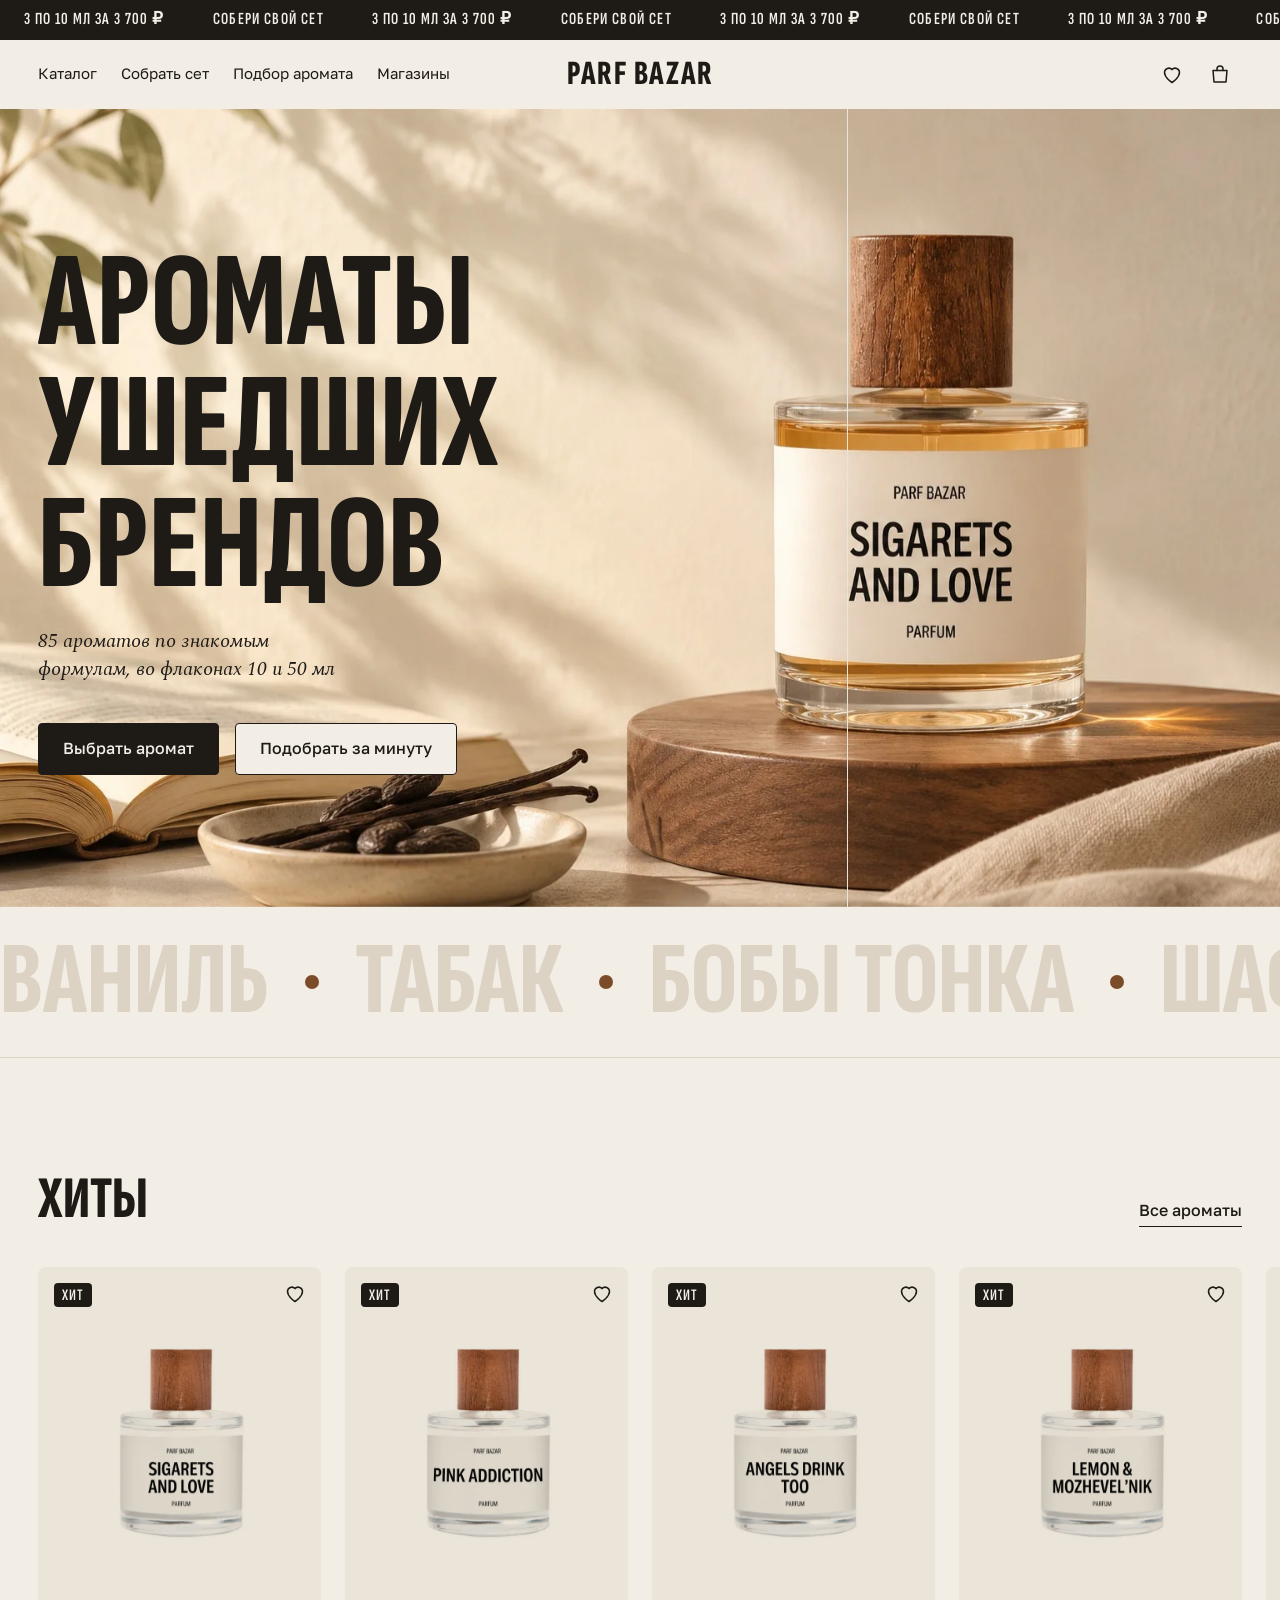
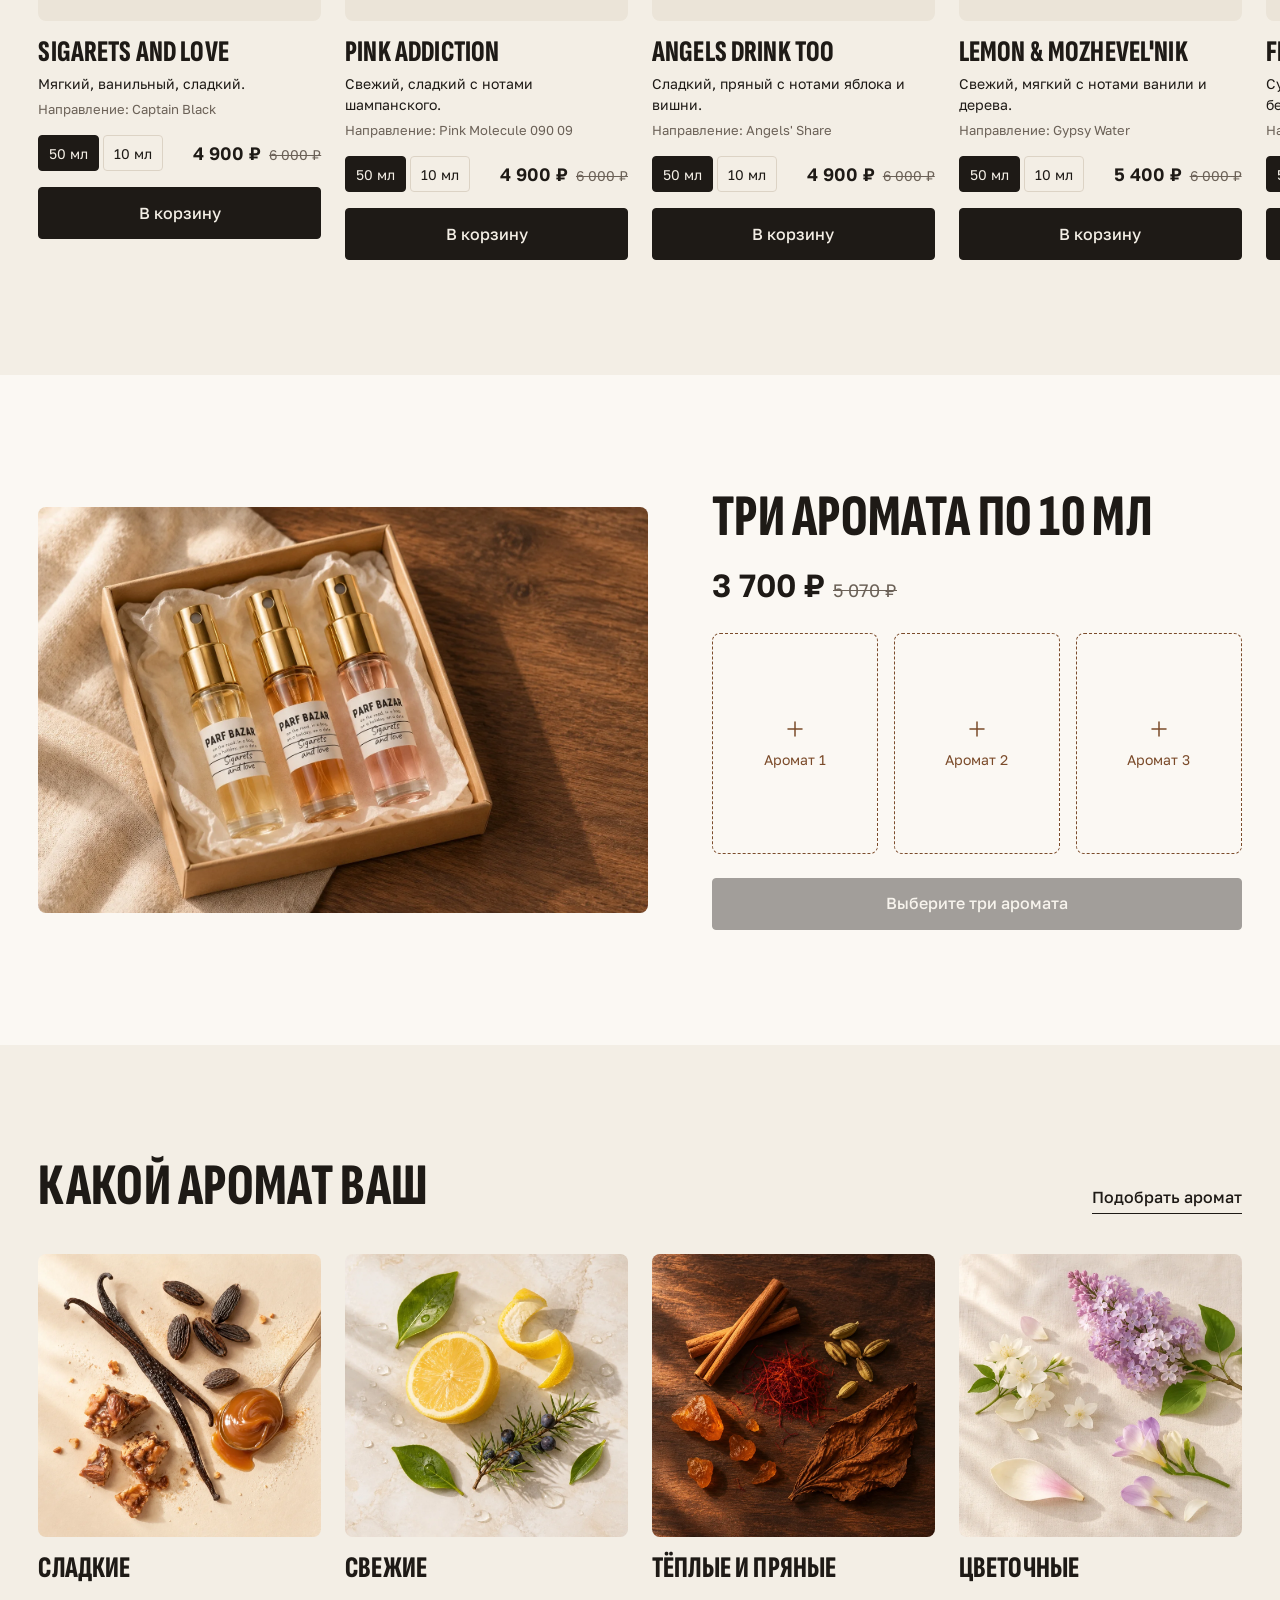
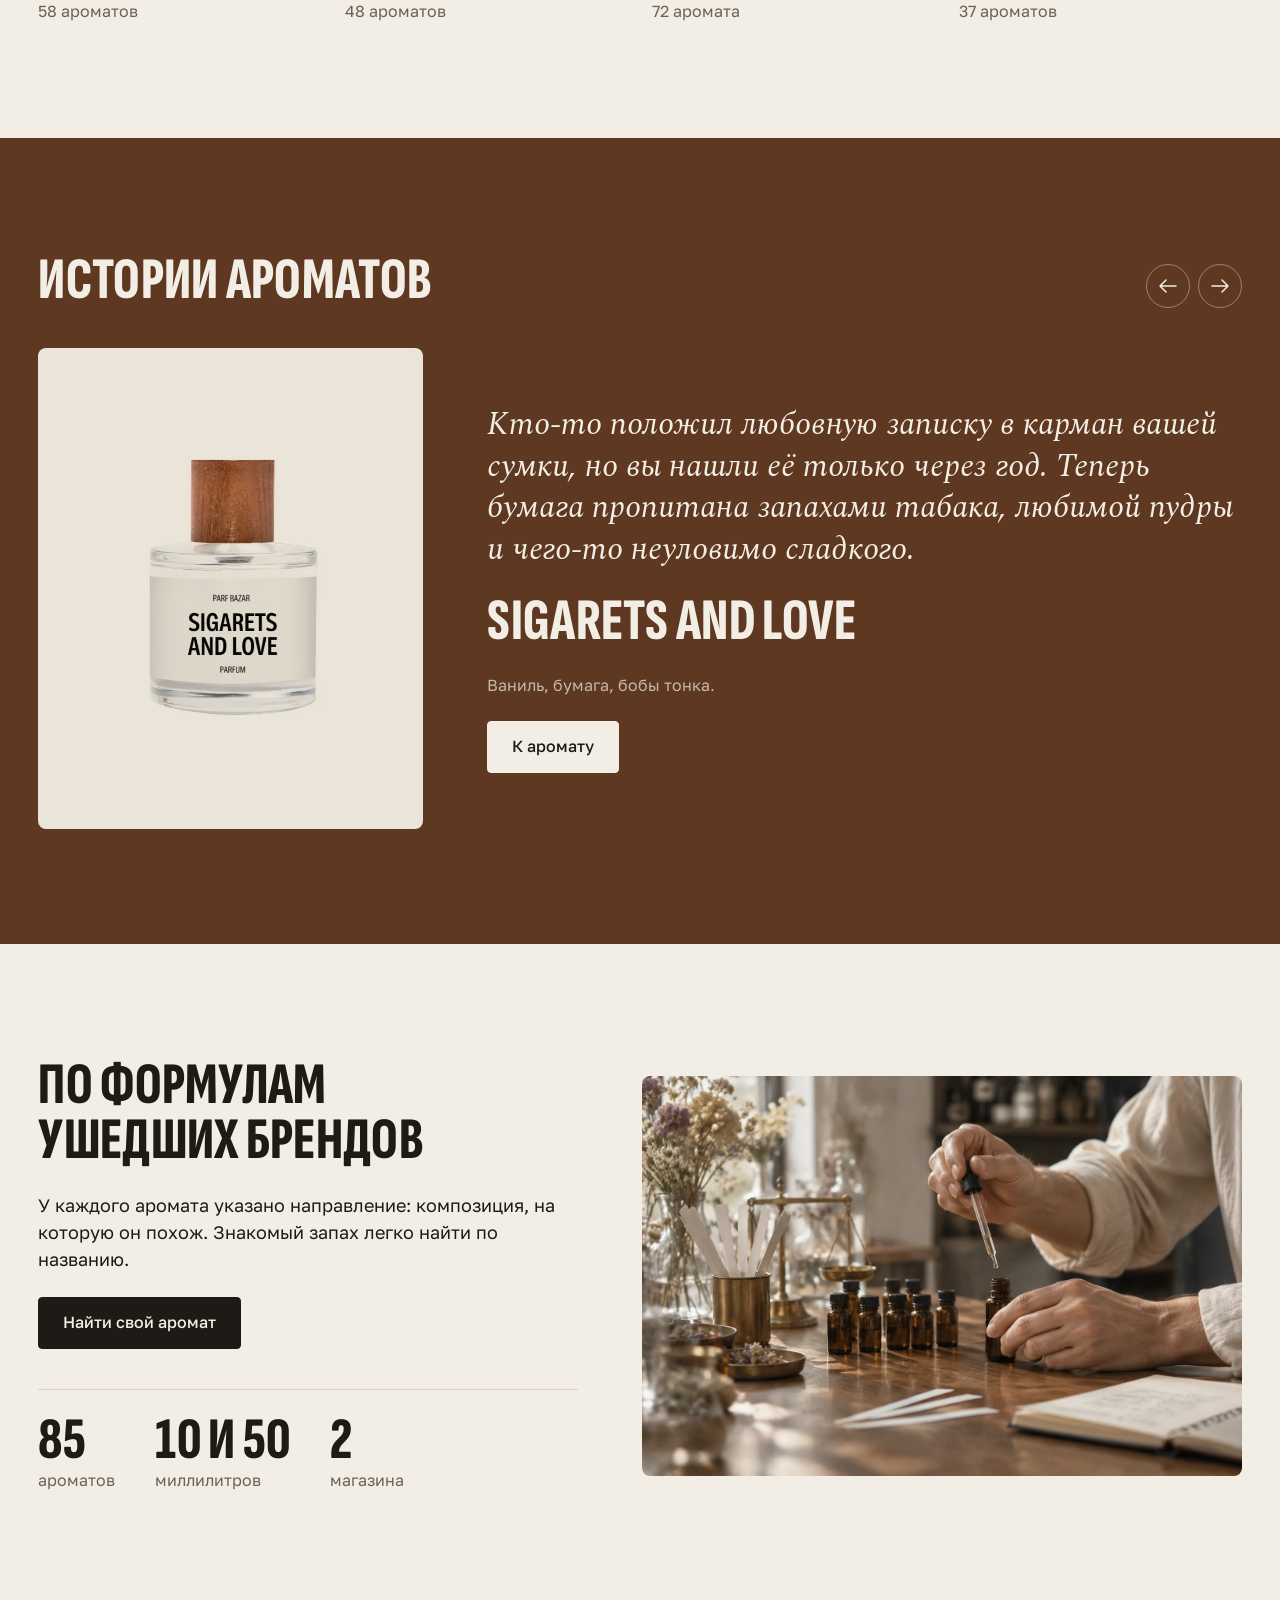
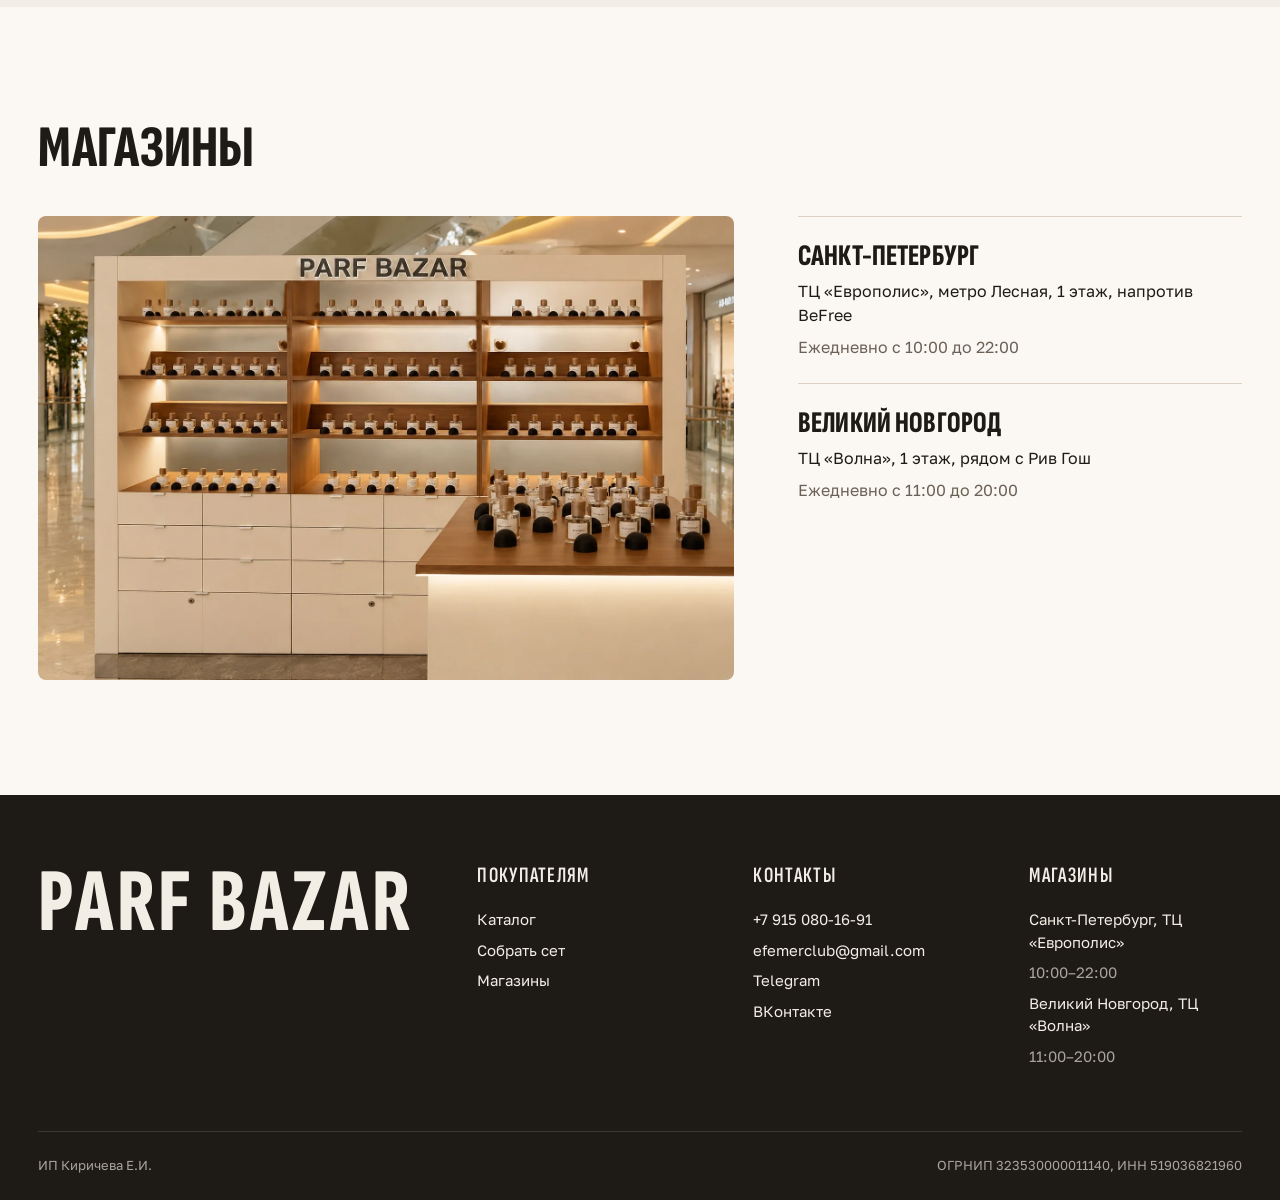
==== index.html @ 22bbdd23 "Главная страница концепта: первый экран, хиты, сет, истории, магазины" ====
<!doctype html>
<html lang="ru">
<head>
  <meta charset="utf-8">
  <meta name="viewport" content="width=device-width, initial-scale=1">
  <meta name="robots" content="noindex, nofollow">
  <title>Parf Bazar: ароматы по формулам ушедших брендов</title>
  <link rel="preconnect" href="https://fonts.googleapis.com">
  <link rel="preconnect" href="https://fonts.gstatic.com" crossorigin>
  <link rel="stylesheet" href="https://fonts.googleapis.com/css2?family=Golos+Text:wght@400;500;600&family=Sofia+Sans+Extra+Condensed:wght@600;800&family=Spectral:ital@0;1&display=swap">
  <link rel="stylesheet" href="css/base.css?v=1">
  <link rel="stylesheet" href="css/chrome.css?v=1">
  <link rel="stylesheet" href="css/card.css?v=1">
  <link rel="stylesheet" href="css/blocks.css?v=1">
  <link rel="stylesheet" href="css/home.css?v=1">
  <script defer src="js/products-data.js?v=1"></script>
  <script defer src="js/store.js?v=1"></script>
  <script defer src="js/ui.js?v=1"></script>
  <script defer src="js/forms.js?v=1"></script>
  <script defer src="js/quiz.js?v=1"></script>
  <script defer src="js/home.js?v=1"></script>
</head>
<body>
  <a class="ticker" href="index.html#set" aria-label="Три аромата по 10 мл за 3 700 ₽">
    <span class="ticker__track" aria-hidden="true">
      <span class="ticker__item">3 по 10 мл за 3 700 ₽</span><span class="ticker__item">Собери свой сет</span>
      <span class="ticker__item">3 по 10 мл за 3 700 ₽</span><span class="ticker__item">Собери свой сет</span>
      <span class="ticker__item">3 по 10 мл за 3 700 ₽</span><span class="ticker__item">Собери свой сет</span>
      <span class="ticker__item">3 по 10 мл за 3 700 ₽</span><span class="ticker__item">Собери свой сет</span>
      <span class="ticker__item">3 по 10 мл за 3 700 ₽</span><span class="ticker__item">Собери свой сет</span>
      <span class="ticker__item">3 по 10 мл за 3 700 ₽</span><span class="ticker__item">Собери свой сет</span>
      <span class="ticker__item">3 по 10 мл за 3 700 ₽</span><span class="ticker__item">Собери свой сет</span>
      <span class="ticker__item">3 по 10 мл за 3 700 ₽</span><span class="ticker__item">Собери свой сет</span>
    </span>
  </a>

  <header class="header">
    <div class="container header__inner">
      <button class="icon-button header__burger" type="button" data-open="menu" aria-label="Меню">
        <svg class="icon" aria-hidden="true"><use href="img/icons.svg#menu"></use></svg>
      </button>
      <nav class="header__nav" aria-label="Основное меню">
        <a class="header__link" href="catalog.html">Каталог</a>
        <a class="header__link" href="index.html#set">Собрать сет</a>
        <button class="header__link" type="button" data-open="quiz">Подбор аромата</button>
        <a class="header__link" href="index.html#stores">Магазины</a>
      </nav>
      <a class="logo header__logo" href="index.html">Parf Bazar</a>
      <div class="header__actions">
        <a class="icon-button" href="catalog.html?fav=1" aria-label="Избранное">
          <svg class="icon" aria-hidden="true"><use href="img/icons.svg#heart"></use></svg>
          <span class="icon-button__count" data-fav-count hidden>0</span>
        </a>
        <button class="icon-button" type="button" data-open="cart" aria-label="Корзина">
          <svg class="icon" aria-hidden="true"><use href="img/icons.svg#bag"></use></svg>
          <span class="icon-button__count" data-cart-count hidden>0</span>
        </button>
      </div>
    </div>
  </header>

  <main>
    <section class="hero" data-hero>
      <picture class="hero__media">
        <source media="(max-width: 768px)" srcset="img/gen/hero-mobile.webp" width="733" height="1100">
        <img class="hero__image" src="img/gen/hero.webp" alt="Флакон Parf Bazar на деревянной подставке" width="1536" height="1024" fetchpriority="high">
      </picture>
      <div class="hero__light" aria-hidden="true"></div>
      <div class="container hero__content">
        <div class="hero__text">
          <h1 class="title title--size_hero hero__title">
            <span class="hero__line"><span class="hero__word">Ароматы</span></span>
            <span class="hero__line"><span class="hero__word">ушедших</span></span>
            <span class="hero__line"><span class="hero__word">брендов</span></span>
          </h1>
          <p class="lead hero__lead">85 ароматов по знакомым формулам, во флаконах 10 и 50 мл</p>
        </div>
        <div class="hero__actions">
          <a class="button" href="catalog.html">Выбрать аромат</a>
          <button class="button button--ghost hero__quiz" type="button" data-open="quiz">Подобрать за минуту</button>
        </div>
      </div>
    </section>

    <div class="notes-line" aria-hidden="true">
      <div class="notes-line__track">
        <span class="notes-line__word">Ваниль</span><span class="notes-line__word">Табак</span><span class="notes-line__word">Бобы тонка</span><span class="notes-line__word">Шафран</span><span class="notes-line__word">Можжевельник</span><span class="notes-line__word">Орхидея</span><span class="notes-line__word">Кожа</span><span class="notes-line__word">Сирень</span>
        <span class="notes-line__word">Ваниль</span><span class="notes-line__word">Табак</span><span class="notes-line__word">Бобы тонка</span><span class="notes-line__word">Шафран</span><span class="notes-line__word">Можжевельник</span><span class="notes-line__word">Орхидея</span><span class="notes-line__word">Кожа</span><span class="notes-line__word">Сирень</span>
      </div>
    </div>

    <section class="section" id="hits">
      <div class="container">
        <div class="section__head">
          <h2 class="title title--size_h2" data-reveal="0">Хиты</h2>
          <a class="link section__more" href="catalog.html">Все ароматы</a>
        </div>
        <div class="rail" data-hits></div>
        <a class="button button--ghost button--wide section__all" href="catalog.html">Все ароматы</a>
      </div>
    </section>

    <section class="section section--surface" id="set">
      <div class="container set">
        <div class="set__media" data-reveal="0">
          <img class="set__image" src="img/gen/set.webp" alt="Три флакона по 10 мл в коробке" width="1536" height="1024" loading="lazy">
        </div>
        <div class="set__content" data-reveal="1">
          <h2 class="title title--size_h2">Три аромата по 10&nbsp;мл</h2>
          <p class="price price--size_l set__price">3 700&nbsp;₽ <span class="price__old">5 070&nbsp;₽</span></p>
          <ul class="set__slots" data-set-slots></ul>
          <button class="button button--wide" type="button" data-set-add disabled>Выберите три аромата</button>
        </div>
      </div>
    </section>

    <section class="section" id="moods">
      <div class="container">
        <div class="section__head">
          <h2 class="title title--size_h2" data-reveal="0">Какой аромат ваш</h2>
          <button class="link section__more" type="button" data-open="quiz">Подобрать аромат</button>
        </div>
        <div class="moods" data-moods></div>
        <button class="button button--ghost button--wide section__all" type="button" data-open="quiz">Подобрать аромат</button>
      </div>
    </section>

    <section class="section stories" id="stories">
      <div class="container">
        <div class="section__head">
          <h2 class="title title--size_h2" data-reveal="0">Истории ароматов</h2>
          <div class="stories__nav">
            <button class="icon-button stories__arrow" type="button" data-stories-prev aria-label="Предыдущая история">
              <svg class="icon" aria-hidden="true"><use href="img/icons.svg#arrow-left"></use></svg>
            </button>
            <button class="icon-button stories__arrow" type="button" data-stories-next aria-label="Следующая история">
              <svg class="icon" aria-hidden="true"><use href="img/icons.svg#arrow-right"></use></svg>
            </button>
          </div>
        </div>
        <div class="stories__rail" data-stories></div>
      </div>
    </section>

    <section class="section" id="about">
      <div class="container about">
        <div class="about__content" data-reveal="0">
          <h2 class="title title--size_h2">По формулам ушедших брендов</h2>
          <p class="about__text">У каждого аромата указано направление: композиция, на которую он похож. Знакомый запах легко найти по названию.</p>
          <a class="button about__button" href="catalog.html?focus=search">Найти свой аромат</a>
          <ul class="about__facts">
            <li class="about__fact"><span class="title title--size_h2">85</span><span class="muted">ароматов</span></li>
            <li class="about__fact"><span class="title title--size_h2">10 и 50</span><span class="muted">миллилитров</span></li>
            <li class="about__fact"><span class="title title--size_h2">2</span><span class="muted">магазина</span></li>
          </ul>
        </div>
        <div class="about__media" data-reveal="1">
          <img class="about__image" src="img/gen/lab.webp" alt="Парфюмер набирает аромат пипеткой" width="1536" height="1024" loading="lazy">
        </div>
      </div>
    </section>

    <section class="section section--surface" id="stores">
      <div class="container">
        <div class="section__head">
          <h2 class="title title--size_h2" data-reveal="0">Магазины</h2>
        </div>
        <div class="stores">
          <div class="stores__media" data-reveal="0">
            <img class="stores__image" src="img/gen/store.webp" alt="Стенд Parf Bazar в торговом центре" width="1536" height="1024" loading="lazy">
          </div>
          <ul class="stores__list">
            <li class="stores__item" data-reveal="1">
              <h3 class="title title--size_h3">Санкт-Петербург</h3>
              <p>ТЦ «Европолис», метро Лесная, 1&nbsp;этаж, напротив BeFree</p>
              <p class="muted">Ежедневно с 10:00 до 22:00</p>
            </li>
            <li class="stores__item" data-reveal="2">
              <h3 class="title title--size_h3">Великий Новгород</h3>
              <p>ТЦ «Волна», 1&nbsp;этаж, рядом с Рив Гош</p>
              <p class="muted">Ежедневно с 11:00 до 20:00</p>
            </li>
          </ul>
        </div>
      </div>
    </section>
  </main>

  <footer class="footer">
    <div class="container">
      <div class="footer__top">
        <div class="footer__brand"><a class="logo footer__logo" href="index.html">Parf Bazar</a></div>
        <div class="footer__column">
          <h2 class="footer__heading">Покупателям</h2>
          <a class="footer__link" href="catalog.html">Каталог</a>
          <a class="footer__link" href="index.html#set">Собрать сет</a>
          <a class="footer__link" href="index.html#stores">Магазины</a>
        </div>
        <div class="footer__column">
          <h2 class="footer__heading">Контакты</h2>
          <a class="footer__link" href="tel:+79150801691">+7 915 080-16-91</a>
          <a class="footer__link" href="mailto:efemerclub@gmail.com">efemerclub@gmail.com</a>
          <a class="footer__link" href="https://t.me/parfbazar" target="_blank" rel="noopener">Telegram</a>
          <a class="footer__link" href="https://vk.com/parf_bazar" target="_blank" rel="noopener">ВКонтакте</a>
        </div>
        <div class="footer__column">
          <h2 class="footer__heading">Магазины</h2>
          <p>Санкт-Петербург, ТЦ «Европолис»</p>
          <p class="footer__note">10:00–22:00</p>
          <p>Великий Новгород, ТЦ «Волна»</p>
          <p class="footer__note">11:00–20:00</p>
        </div>
      </div>
      <div class="footer__bottom">
        <span>ИП Киричева Е.И.</span>
        <span>ОГРНИП 323530000011140, ИНН 519036821960</span>
      </div>
    </div>
  </footer>
</body>
</html>
---- css/base.css ----
/* Брейкпоинты проекта: 1440, 1240, 1024, 768, 480, 340. Мобильная схема до 768 включительно. */

:root {
  --color-paper: #f3eee5;
  --color-surface: #fbf8f3;
  --color-tile: #ebe4d8;
  --color-ink: #1e1a16;
  --color-muted: #6b6157;
  --color-line: #dcd3c5;
  --color-wood: #7b4b2a;
  --color-wood-dark: #5e3820;
  --color-error: #a8321e;
  --color-backdrop: rgba(30, 26, 22, 0.45);

  --font-display: "Sofia Sans Extra Condensed", "Arial Narrow", sans-serif;
  --font-serif: "Spectral", Georgia, serif;
  --font-main: "Golos Text", system-ui, sans-serif;

  --fs-hero: clamp(64px, 10.5vw, 176px);
  --fs-h1: clamp(48px, 6vw, 96px);
  --fs-h2: clamp(40px, 4.6vw, 72px);
  --fs-h3: 30px;
  --fs-lead: clamp(19px, 1.6vw, 24px);
  --fs-body: 16px;
  --fs-small: 14px;
  --fs-caption: 13px;

  --space-xs: 4px;
  --space-s: 8px;
  --space-m: 16px;
  --space-l: 24px;
  --space-xl: 40px;
  --space-2xl: 64px;
  --space-section: clamp(64px, 9vw, 136px);

  --radius-s: 4px;
  --radius-m: 8px;
  --container: 1400px;
  --gutter: clamp(16px, 3vw, 40px);
  --header-height: 68px;
  --control-height: 52px;

  --ease-out: cubic-bezier(0.22, 1, 0.36, 1);
  --transition: 0.3s ease;

  --z-header: 20;
  --z-bar: 30;
  --z-toast: 60;
}

*,
*::before,
*::after {
  box-sizing: border-box;
}

html {
  scroll-behavior: smooth;
  scroll-padding-top: calc(var(--header-height) + var(--space-l));
  scrollbar-width: none;
  -webkit-text-size-adjust: 100%;
}

html::-webkit-scrollbar {
  display: none;
}

body {
  margin: 0;
  background: var(--color-paper);
  color: var(--color-ink);
  font-family: var(--font-main);
  font-size: var(--fs-body);
  line-height: 1.5;
  -webkit-font-smoothing: antialiased;
  -webkit-tap-highlight-color: transparent;
}

h1,
h2,
h3,
p,
ul,
ol,
figure,
fieldset,
legend {
  margin: 0;
  padding: 0;
}

ul,
ol {
  list-style: none;
}

fieldset {
  border: 0;
  min-width: 0;
}

img {
  display: block;
  max-width: 100%;
  height: auto;
}

a {
  color: inherit;
  text-decoration: none;
}

button,
input,
textarea {
  font: inherit;
  color: inherit;
}

button {
  padding: 0;
  border: 0;
  background: none;
  cursor: pointer;
  touch-action: manipulation;
}

:focus:not(:focus-visible) {
  outline: none;
}

:focus-visible {
  outline: 2px solid var(--color-wood);
  outline-offset: 3px;
}

input:focus-visible,
textarea:focus-visible {
  outline: none;
}

input[type="search"]::-webkit-search-cancel-button {
  -webkit-appearance: none;
}

@media (prefers-reduced-motion: reduce) {
  html {
    scroll-behavior: auto;
  }

  *,
  *::before,
  *::after {
    animation-duration: 0.01ms !important;
    animation-iteration-count: 1 !important;
    transition-duration: 0.01ms !important;
  }
}

/* Плавная смена страниц и перелёт фото товара из карточки на страницу товара. */
@view-transition {
  navigation: auto;
}

::view-transition-group(product-image) {
  animation-duration: 0.5s;
  animation-timing-function: var(--ease-out);
}

.visually-hidden {
  position: absolute;
  width: 1px;
  height: 1px;
  margin: -1px;
  overflow: hidden;
  clip-path: inset(50%);
  white-space: nowrap;
}

.container {
  width: 100%;
  max-width: var(--container);
  margin: 0 auto;
  padding: 0 var(--gutter);
}

.section {
  padding-block: var(--space-section);
}

.section--tight {
  padding-block: calc(var(--space-section) / 2);
}

.section--surface {
  background: var(--color-surface);
}

.section__head {
  display: flex;
  align-items: flex-end;
  justify-content: space-between;
  gap: var(--space-l);
  margin-bottom: var(--space-xl);
}

/* Типографика */

.title {
  font-family: var(--font-display);
  font-weight: 800;
  line-height: 0.92;
  letter-spacing: 0.005em;
  text-transform: uppercase;
  text-wrap: balance;
}

.title--size_hero {
  font-size: var(--fs-hero);
  line-height: 0.86;
}

.title--size_h1 {
  font-size: var(--fs-h1);
}

.title--size_h2 {
  font-size: var(--fs-h2);
}

.title--size_h3 {
  font-size: var(--fs-h3);
  line-height: 1;
}

.lead {
  font-family: var(--font-serif);
  font-size: var(--fs-lead);
  font-style: italic;
  line-height: 1.35;
  text-wrap: balance;
}

.muted {
  color: var(--color-muted);
}

.link {
  display: inline-flex;
  align-items: center;
  gap: var(--space-s);
  padding-block: var(--space-xs);
  border-bottom: 1px solid currentColor;
  font-weight: 500;
  transition: color var(--transition);
}

@media (hover: hover) {
  .link:hover {
    color: var(--color-wood);
  }
}

.icon {
  flex-shrink: 0;
  width: 24px;
  height: 24px;
  fill: none;
  stroke: currentColor;
  stroke-width: 1.5;
  stroke-linecap: round;
  stroke-linejoin: round;
}

.icon--size_s {
  width: 18px;
  height: 18px;
}

/* Кнопки */

.button {
  display: inline-flex;
  align-items: center;
  justify-content: center;
  gap: var(--space-s);
  min-height: var(--control-height);
  padding: 0 var(--space-l);
  border: 1px solid var(--color-ink);
  border-radius: var(--radius-s);
  background: var(--color-ink);
  color: var(--color-paper);
  font-weight: 500;
  line-height: 1.2;
  text-align: center;
  white-space: nowrap;
  transition: background-color var(--transition), border-color var(--transition), color var(--transition), opacity var(--transition);
}

.button--ghost {
  background: transparent;
  color: var(--color-ink);
}

.button--light {
  border-color: var(--color-paper);
  background: var(--color-paper);
  color: var(--color-ink);
}

.button--size_s {
  min-height: 44px;
  padding: 0 var(--space-m);
  font-size: var(--fs-small);
}

.button--wide {
  width: 100%;
}

.button--done {
  border-color: var(--color-wood);
  background: var(--color-wood);
  color: var(--color-paper);
}

.button:disabled {
  opacity: 0.4;
  cursor: default;
}

@media (hover: hover) {
  .button:not(:disabled):hover {
    border-color: var(--color-wood);
    background: var(--color-wood);
    color: var(--color-paper);
  }
}

.icon-button {
  position: relative;
  display: inline-flex;
  align-items: center;
  justify-content: center;
  width: 44px;
  height: 44px;
  border-radius: 50%;
  transition: color var(--transition), background-color var(--transition);
}

.icon-button__count {
  position: absolute;
  top: 2px;
  right: 0;
  min-width: 18px;
  height: 18px;
  padding: 0 5px;
  border-radius: 9px;
  background: var(--color-wood);
  color: var(--color-paper);
  font-size: 11px;
  font-weight: 600;
  line-height: 18px;
  text-align: center;
}

.icon-button__count--bump {
  animation: count-bump 0.4s var(--ease-out);
}

@keyframes count-bump {
  40% {
    transform: scale(1.45);
  }
}

@media (hover: hover) {
  .icon-button:hover {
    color: var(--color-wood);
  }
}

/* Сердечко избранного */

.like {
  display: inline-flex;
  align-items: center;
  justify-content: center;
  width: 44px;
  height: 44px;
  border-radius: 50%;
  color: var(--color-ink);
  transition: color var(--transition);
}

.like__icon {
  transition: fill var(--transition), transform 0.3s var(--ease-out);
}

.like--active {
  color: var(--color-wood);
}

.like--active .like__icon {
  fill: currentColor;
  transform: scale(1.08);
}

@media (hover: hover) {
  .like:hover {
    color: var(--color-wood);
  }
}

/* Поля форм */

.field {
  display: flex;
  flex-direction: column;
  gap: 6px;
}

.field__label {
  font-size: var(--fs-small);
  color: var(--color-muted);
}

.field__input {
  width: 100%;
  min-height: var(--control-height);
  padding: 0 var(--space-m);
  border: 1px solid var(--color-line);
  border-radius: var(--radius-s);
  background: var(--color-surface);
  transition: border-color var(--transition);
}

.field__input--area {
  min-height: 96px;
  padding-block: var(--space-m);
  resize: vertical;
}

.field__input:focus {
  border-color: var(--color-ink);
}

.field__error {
  display: grid;
  grid-template-rows: 0fr;
  color: var(--color-error);
  font-size: var(--fs-caption);
  transition: grid-template-rows var(--transition);
}

.field__error-text {
  overflow: hidden;
}

.field--error .field__input {
  border-color: var(--color-error);
}

.field--error .field__error {
  grid-template-rows: 1fr;
}

.check {
  display: flex;
  align-items: flex-start;
  gap: var(--space-s);
  font-size: var(--fs-caption);
  color: var(--color-muted);
  cursor: pointer;
}

.check__input {
  position: absolute;
  opacity: 0;
}

.check__box {
  display: flex;
  flex-shrink: 0;
  align-items: center;
  justify-content: center;
  width: 20px;
  height: 20px;
  border: 1px solid var(--color-muted);
  border-radius: var(--radius-s);
  color: transparent;
  transition: background-color var(--transition), border-color var(--transition), color var(--transition);
}

.check__input:checked + .check__box {
  border-color: var(--color-ink);
  background: var(--color-ink);
  color: var(--color-paper);
}

.check__input:focus-visible + .check__box {
  outline: 2px solid var(--color-wood);
  outline-offset: 3px;
}

.check--error .check__box {
  border-color: var(--color-error);
}

.check__link {
  border-bottom: 1px solid currentColor;
}

/* Появление блоков при прокрутке: класс reveal ставит скрипт, без него всё видно сразу. */

.reveal {
  opacity: 0;
  transform: translateY(28px);
  transition: opacity 0.9s var(--ease-out), transform 0.9s var(--ease-out);
  transition-delay: var(--reveal-delay, 0s);
}

.reveal--visible {
  opacity: 1;
  transform: none;
}

/* Ссылка «смотреть все»: на компьютере в заголовке секции, на телефоне кнопкой под ней. */

.section__more {
  flex-shrink: 0;
}

.section__all {
  display: none;
}

@media (max-width: 768px) {
  .section__head {
    margin-bottom: var(--space-l);
  }

  .section__more {
    display: none;
  }

  .section__all {
    display: flex;
    margin-top: var(--space-l);
  }
}
---- css/chrome.css ----
/* Бегущая строка акции */

.ticker {
  display: flex;
  overflow: hidden;
  background: var(--color-ink);
  color: var(--color-paper);
}

.ticker__track {
  display: flex;
  flex-shrink: 0;
  animation: ticker-run 40s linear infinite;
}

.ticker__item {
  flex-shrink: 0;
  padding: 7px var(--space-l);
  font-family: var(--font-display);
  font-size: 17px;
  font-weight: 600;
  letter-spacing: 0.08em;
  text-transform: uppercase;
  white-space: nowrap;
}

@keyframes ticker-run {
  to {
    transform: translateX(-50%);
  }
}

/* Шапка */

.header {
  position: sticky;
  top: 0;
  z-index: var(--z-header);
  background: var(--color-paper);
  border-bottom: 1px solid transparent;
  transition: border-color var(--transition);
  view-transition-name: header;
}

.header--stuck {
  border-color: var(--color-line);
}

.header__inner {
  display: flex;
  align-items: center;
  gap: var(--space-m);
  min-height: var(--header-height);
}

.header__burger {
  display: none;
}

.header__nav {
  display: flex;
  flex: 1 1 0;
  align-items: center;
  gap: var(--space-l);
}

.header__link {
  padding-block: var(--space-s);
  font-size: 15px;
  white-space: nowrap;
  transition: color var(--transition);
}

.header__actions {
  display: flex;
  flex: 1 1 0;
  justify-content: flex-end;
  gap: var(--space-xs);
}

@media (hover: hover) {
  .header__link:hover {
    color: var(--color-wood);
  }
}

.logo {
  font-family: var(--font-display);
  font-size: 34px;
  font-weight: 800;
  line-height: 1;
  letter-spacing: 0.04em;
  text-transform: uppercase;
  white-space: nowrap;
}

@media (max-width: 1024px) {
  .header__burger {
    display: inline-flex;
    margin-left: -10px;
  }

  .header__nav {
    display: none;
  }

  .header__logo {
    margin-right: auto;
  }

  .header__actions {
    flex: 0 0 auto;
    margin-right: -10px;
  }
}

@media (max-width: 480px) {
  :root {
    --header-height: 60px;
  }

  .logo {
    font-size: 30px;
  }
}

/* Подвал */

.footer {
  padding-block: var(--space-2xl) var(--space-l);
  background: var(--color-ink);
  color: var(--color-paper);
}

.footer__top {
  display: flex;
  flex-wrap: wrap;
  gap: var(--space-xl) var(--space-2xl);
  padding-bottom: var(--space-2xl);
}

.footer__brand {
  flex: 2 1 280px;
}

.footer__logo {
  font-size: clamp(56px, 7vw, 104px);
}

.footer__column {
  display: flex;
  flex: 1 1 200px;
  flex-direction: column;
  gap: var(--space-s);
  font-size: 15px;
}

.footer__heading {
  margin-bottom: var(--space-s);
  font-family: var(--font-display);
  font-size: 22px;
  font-weight: 600;
  letter-spacing: 0.06em;
  text-transform: uppercase;
}

.footer__link {
  transition: opacity var(--transition);
}

.footer__note {
  opacity: 0.65;
}

.footer__bottom {
  display: flex;
  flex-wrap: wrap;
  justify-content: space-between;
  gap: var(--space-s) var(--space-l);
  padding-top: var(--space-l);
  border-top: 1px solid rgba(243, 238, 229, 0.2);
  font-size: var(--fs-caption);
  opacity: 0.65;
}

@media (hover: hover) {
  .footer__link:hover {
    opacity: 0.65;
  }
}

/* Окна: корзина, меню, заявка, подбор аромата.
   Открытие и закрытие ключевыми кадрами: переходы на [open] в Safari не срабатывают. */

.dialog {
  width: min(560px, 100vw - 2 * var(--gutter));
  max-width: none;
  max-height: min(92dvh, 860px);
  padding: 0;
  border: 0;
  border-radius: var(--radius-m);
  background: var(--color-paper);
  color: var(--color-ink);
  overflow: hidden;
}

.dialog[open] {
  display: flex;
  flex-direction: column;
  animation: dialog-in 0.35s var(--ease-out);
}

.dialog--closing[open] {
  animation: dialog-out 0.2s ease-in forwards;
}

.dialog::backdrop {
  background: var(--color-backdrop);
  animation: fade-in 0.3s ease-out;
}

.dialog--closing::backdrop {
  animation: fade-out 0.2s ease-in forwards;
}

.dialog--wide {
  width: min(980px, 100vw - 2 * var(--gutter));
}

.dialog--side {
  width: min(480px, 100vw);
  height: 100dvh;
  max-height: none;
  margin: 0 0 0 auto;
  border-radius: 0;
}

.dialog--side[open] {
  animation-name: side-in;
}

.dialog--side.dialog--closing[open] {
  animation-name: side-out;
}

.dialog--left {
  margin: 0 auto 0 0;
}

.dialog--left[open] {
  animation-name: left-in;
}

.dialog--left.dialog--closing[open] {
  animation-name: left-out;
}

.dialog__head {
  display: flex;
  flex-shrink: 0;
  align-items: center;
  justify-content: space-between;
  gap: var(--space-m);
  padding: var(--space-m) var(--space-m) var(--space-m) var(--space-l);
  border-bottom: 1px solid var(--color-line);
}

.dialog__body {
  flex: 1 1 auto;
  min-height: 0;
  padding: var(--space-l);
  overflow-y: auto;
  overscroll-behavior: contain;
  scrollbar-width: none;
}

.dialog__foot {
  flex-shrink: 0;
  padding: var(--space-l);
  padding-bottom: max(var(--space-l), env(safe-area-inset-bottom));
  border-top: 1px solid var(--color-line);
  background: var(--color-surface);
}

@keyframes dialog-in {
  from {
    opacity: 0;
    transform: translateY(24px);
  }
}

@keyframes dialog-out {
  to {
    opacity: 0;
    transform: translateY(16px);
  }
}

@keyframes side-in {
  from {
    transform: translateX(100%);
  }
}

@keyframes side-out {
  to {
    transform: translateX(100%);
  }
}

@keyframes left-in {
  from {
    transform: translateX(-100%);
  }
}

@keyframes left-out {
  to {
    transform: translateX(-100%);
  }
}

@keyframes fade-in {
  from {
    opacity: 0;
  }
}

@keyframes fade-out {
  to {
    opacity: 0;
  }
}

@media (max-width: 768px) {
  .dialog:not(.dialog--side) {
    width: 100vw;
    height: 100dvh;
    max-height: none;
    margin: 0;
    border-radius: 0;
  }
}

/* Меню на телефоне */

.menu {
  display: flex;
  flex-direction: column;
  gap: var(--space-xs);
}

.menu__link {
  padding-block: var(--space-s);
  font-family: var(--font-display);
  font-size: 44px;
  font-weight: 800;
  line-height: 1;
  text-align: left;
  text-transform: uppercase;
}

.menu__contacts {
  display: flex;
  flex-direction: column;
  gap: var(--space-s);
  margin-top: var(--space-xl);
  color: var(--color-muted);
}

/* Корзина */

.cart__list {
  display: flex;
  flex-direction: column;
}

.cart__empty {
  display: flex;
  flex-direction: column;
  align-items: flex-start;
  gap: var(--space-l);
}

.cart-item {
  display: flex;
  gap: var(--space-m);
  padding-block: var(--space-m);
  border-bottom: 1px solid var(--color-line);
}

.cart-item__media {
  flex-shrink: 0;
  width: 76px;
  height: 96px;
}

.cart-item__info {
  display: flex;
  flex: 1 1 auto;
  flex-direction: column;
  gap: var(--space-xs);
  min-width: 0;
}

.cart-item__title {
  font-family: var(--font-display);
  font-size: 24px;
  font-weight: 800;
  line-height: 1;
  text-transform: uppercase;
}

.cart-item__meta {
  font-size: var(--fs-small);
  color: var(--color-muted);
}

.cart-item__row {
  display: flex;
  align-items: center;
  justify-content: space-between;
  gap: var(--space-s);
  margin-top: auto;
}

.cart-item__price {
  font-weight: 600;
  white-space: nowrap;
}

.cart-item__remove {
  align-self: flex-start;
  margin: -10px -10px 0 0;
  color: var(--color-muted);
}

.stepper {
  display: inline-flex;
  align-items: center;
  border: 1px solid var(--color-line);
  border-radius: var(--radius-s);
}

.stepper__button {
  display: inline-flex;
  align-items: center;
  justify-content: center;
  width: 40px;
  height: 40px;
  transition: color var(--transition);
}

.stepper__value {
  min-width: 24px;
  font-weight: 500;
  text-align: center;
}

@media (hover: hover) {
  .stepper__button:hover,
  .cart-item__remove:hover {
    color: var(--color-wood);
  }
}

/* Прогресс сета «три по 10 мл» */

.set-progress {
  display: flex;
  align-items: center;
  gap: var(--space-m);
  margin-bottom: var(--space-m);
  padding: var(--space-m);
  border-radius: var(--radius-s);
  background: var(--color-tile);
  font-size: var(--fs-small);
}

.set-progress__dots {
  display: flex;
  flex-shrink: 0;
  gap: 6px;
}

.set-progress__dot {
  width: 14px;
  height: 14px;
  border: 1px solid var(--color-wood);
  border-radius: 50%;
  transition: background-color var(--transition);
}

.set-progress__dot--filled {
  background: var(--color-wood);
}

.totals {
  display: flex;
  flex-direction: column;
  gap: var(--space-s);
  margin-bottom: var(--space-m);
}

.totals__row {
  display: flex;
  justify-content: space-between;
  gap: var(--space-m);
  font-size: 15px;
}

.totals__row--discount {
  color: var(--color-wood);
}

.totals__row--total {
  padding-top: var(--space-s);
  border-top: 1px solid var(--color-line);
  font-size: 20px;
  font-weight: 600;
}

/* Всплывающее сообщение */

.toast {
  position: fixed;
  left: 50%;
  bottom: var(--space-l);
  z-index: var(--z-toast);
  display: flex;
  align-items: center;
  gap: var(--space-m);
  max-width: calc(100vw - 2 * var(--space-m));
  padding: var(--space-s) var(--space-s) var(--space-s) var(--space-m);
  border-radius: var(--radius-s);
  background: var(--color-ink);
  color: var(--color-paper);
  font-size: var(--fs-small);
  transform: translate(-50%, 0);
  animation: toast-in 0.35s var(--ease-out);
}

.toast--closing {
  animation: toast-out 0.25s ease-in forwards;
}

.toast__action {
  flex-shrink: 0;
}

@keyframes toast-in {
  from {
    opacity: 0;
    transform: translate(-50%, 20px);
  }
}

@keyframes toast-out {
  to {
    opacity: 0;
    transform: translate(-50%, 20px);
  }
}

/* Копия фото, которая летит в корзину при добавлении товара. */

.flyer {
  position: fixed;
  z-index: var(--z-toast);
  border-radius: var(--radius-s);
  object-fit: contain;
  pointer-events: none;
  transition: transform 0.7s var(--ease-out), opacity 0.7s ease-in;
}

/* Выпадающий список: на компьютере под кнопкой, на телефоне листом снизу. */

.select {
  position: relative;
}

.select__button {
  display: inline-flex;
  align-items: center;
  gap: var(--space-s);
  min-height: 44px;
  font-size: 15px;
  white-space: nowrap;
}

.select__arrow {
  transition: transform var(--transition);
}

.select--open .select__arrow {
  transform: rotate(180deg);
}

.select__panel {
  position: absolute;
  top: 100%;
  right: 0;
  z-index: var(--z-bar);
  display: none;
  min-width: 240px;
  padding: var(--space-s);
  border: 1px solid var(--color-line);
  border-radius: var(--radius-m);
  background: var(--color-surface);
}

.select--open .select__panel {
  display: block;
  animation: dialog-in 0.25s var(--ease-out);
}

.select--closing .select__panel {
  animation: dialog-out 0.2s ease-in forwards;
}

.select__handle,
.select__title,
.select__backdrop {
  display: none;
}

.select__option {
  display: flex;
  align-items: center;
  justify-content: space-between;
  gap: var(--space-m);
  width: 100%;
  min-height: 44px;
  padding: 0 var(--space-m);
  border-radius: var(--radius-s);
  font-size: 15px;
  text-align: left;
  transition: background-color var(--transition);
}

.select__option--active {
  font-weight: 600;
}

@media (hover: hover) {
  .select__option:hover {
    background: var(--color-tile);
  }
}

@media (max-width: 768px) {
  .select__backdrop {
    position: fixed;
    inset: 0;
    z-index: var(--z-toast);
    background: var(--color-backdrop);
  }

  .select--open .select__backdrop {
    display: block;
    animation: fade-in 0.3s ease-out;
  }

  .select--closing .select__backdrop {
    animation: fade-out 0.25s ease-in forwards;
  }

  .select__panel {
    position: fixed;
    top: auto;
    right: 0;
    bottom: 0;
    left: 0;
    z-index: var(--z-toast);
    max-height: 70dvh;
    padding: var(--space-m) var(--space-l) max(var(--space-l), env(safe-area-inset-bottom));
    border: 0;
    border-radius: var(--radius-m) var(--radius-m) 0 0;
    overflow-y: auto;
    overscroll-behavior: contain;
  }

  .select--open .select__panel {
    animation: sheet-in 0.3s ease-out;
  }

  .select--closing .select__panel {
    animation: sheet-out 0.25s ease-in forwards;
  }

  .select__handle {
    display: block;
    width: 100%;
    padding: var(--space-xs) 0 var(--space-m);
    touch-action: none;
  }

  .select__handle::before {
    content: "";
    display: block;
    width: 40px;
    height: 4px;
    margin: 0 auto;
    border-radius: 2px;
    background: var(--color-line);
  }

  .select__title {
    display: block;
    margin-bottom: var(--space-s);
    font-family: var(--font-display);
    font-size: 30px;
    font-weight: 800;
    line-height: 1;
    text-transform: uppercase;
  }

  .select__option {
    min-height: 52px;
    padding: 0;
    font-size: var(--fs-body);
  }
}

@keyframes sheet-in {
  from {
    transform: translateY(100%);
  }
}

@keyframes sheet-out {
  to {
    transform: translateY(100%);
  }
}
---- css/card.css ----
/* Фото флакона: в магазине оно на белом фоне, multiply сажает его на плитку цвета бумаги. */

.bottle {
  display: block;
  overflow: hidden;
  border-radius: var(--radius-m);
  background: var(--color-tile);
}

.bottle__image {
  width: 100%;
  height: 100%;
  object-fit: contain;
  mix-blend-mode: multiply;
}

/* Карточка товара */

.card {
  position: relative;
  display: flex;
  flex-direction: column;
  min-width: 0;
}

.card__media {
  aspect-ratio: 4 / 5;
  margin-bottom: var(--space-m);
}

.card__image {
  transition: transform 0.6s var(--ease-out);
}

.card__like {
  position: absolute;
  top: var(--space-xs);
  right: var(--space-xs);
  z-index: 1;
}

.card__badge {
  position: absolute;
  top: var(--space-m);
  left: var(--space-m);
  padding: 3px 8px 2px;
  border-radius: var(--radius-s);
  background: var(--color-ink);
  color: var(--color-paper);
  font-family: var(--font-display);
  font-size: 16px;
  font-weight: 600;
  letter-spacing: 0.06em;
  line-height: 1.2;
  text-transform: uppercase;
}

.card__title {
  margin-bottom: 6px;
}

.card__link::after {
  content: "";
  position: absolute;
  inset: 0;
}

.card__text {
  display: -webkit-box;
  margin-bottom: 6px;
  overflow: hidden;
  font-size: var(--fs-small);
  -webkit-box-orient: vertical;
  -webkit-line-clamp: 2;
}

.card__direction {
  font-size: var(--fs-caption);
  color: var(--color-muted);
}

.card__bottom {
  position: relative;
  z-index: 1;
  display: flex;
  flex-direction: column;
  gap: var(--space-m);
  margin-top: auto;
  padding-top: var(--space-m);
}

.card__buy {
  display: flex;
  flex-wrap: wrap;
  align-items: center;
  justify-content: space-between;
  gap: var(--space-s);
}

@media (hover: hover) {
  .card:hover .card__image {
    transform: scale(1.04);
  }

  .card:hover .card__link {
    color: var(--color-wood);
  }
}

@media (max-width: 480px) {
  .card__text {
    display: none;
  }

  .card__media {
    margin-bottom: var(--space-s);
  }

  .card__badge {
    top: var(--space-s);
    left: var(--space-s);
  }

  .card__bottom {
    gap: var(--space-s);
    padding-top: var(--space-s);
  }
}

/* Цена */

.price {
  display: inline-flex;
  flex-wrap: wrap;
  align-items: baseline;
  gap: 0 var(--space-s);
  font-size: 18px;
  font-weight: 600;
  white-space: nowrap;
}

.price__old {
  font-size: var(--fs-small);
  font-weight: 400;
  color: var(--color-muted);
  text-decoration: line-through;
}

.price--size_l {
  font-size: 32px;
}

.price--size_l .price__old {
  font-size: 18px;
}

/* Выбор объёма */

.volumes {
  display: inline-flex;
  gap: var(--space-xs);
}

.volumes__option {
  min-width: 56px;
  min-height: 36px;
  padding: 0 10px;
  border: 1px solid var(--color-line);
  border-radius: var(--radius-s);
  font-size: var(--fs-small);
  white-space: nowrap;
  transition: border-color var(--transition), background-color var(--transition), color var(--transition);
}

.volumes__option--active {
  border-color: var(--color-ink);
  background: var(--color-ink);
  color: var(--color-paper);
}

@media (hover: hover) {
  .volumes__option:not(.volumes__option--active):hover {
    border-color: var(--color-ink);
  }
}

/* Сетка каталога и лента с прокруткой вбок */

.grid {
  display: grid;
  grid-template-columns: repeat(4, minmax(0, 1fr));
  gap: var(--space-xl) var(--space-l);
}

@media (max-width: 1240px) {
  .grid {
    grid-template-columns: repeat(3, minmax(0, 1fr));
  }
}

@media (max-width: 768px) {
  .grid {
    grid-template-columns: repeat(2, minmax(0, 1fr));
    gap: var(--space-l) var(--space-m);
  }
}

@media (max-width: 340px) {
  .grid {
    gap: var(--space-l) var(--space-s);
  }
}

.rail {
  display: flex;
  gap: var(--space-l);
  margin-inline: calc(-1 * var(--gutter));
  padding-inline: var(--gutter);
  overflow-x: auto;
  scroll-padding-inline: var(--gutter);
  scroll-snap-type: x mandatory;
  scrollbar-width: none;
}

.rail::-webkit-scrollbar {
  display: none;
}

.rail__item {
  flex: 0 0 calc((100% - 3 * var(--space-l)) / 4);
  scroll-snap-align: start;
}

@media (max-width: 1240px) {
  .rail__item {
    flex-basis: calc((100% - 2 * var(--space-l)) / 3);
  }
}

@media (max-width: 768px) {
  .rail {
    gap: var(--space-m);
  }

  .rail__item {
    flex-basis: 62%;
  }
}

/* Кнопки-фильтры */

.chips {
  display: flex;
  gap: var(--space-s);
  margin-inline: calc(-1 * var(--gutter));
  padding-inline: var(--gutter);
  overflow-x: auto;
  scrollbar-width: none;
}

.chips::-webkit-scrollbar {
  display: none;
}

.chips__item {
  flex-shrink: 0;
  min-height: 44px;
  padding: 0 var(--space-m);
  border: 1px solid var(--color-line);
  border-radius: 22px;
  font-size: 15px;
  white-space: nowrap;
  transition: border-color var(--transition), background-color var(--transition), color var(--transition);
}

.chips__item--active {
  border-color: var(--color-ink);
  background: var(--color-ink);
  color: var(--color-paper);
}

@media (hover: hover) {
  .chips__item:not(.chips__item--active):hover {
    border-color: var(--color-ink);
  }
}
---- css/blocks.css ----
/* Подбор аромата */

.quiz__top {
  display: flex;
  align-items: center;
  justify-content: space-between;
  gap: var(--space-m);
  min-height: 36px;
  margin-bottom: var(--space-m);
}

.quiz__title {
  margin-bottom: var(--space-l);
}

.quiz__options {
  display: grid;
  grid-template-columns: repeat(4, minmax(0, 1fr));
  gap: var(--space-m);
}

.quiz__option {
  display: flex;
  flex-direction: column;
  gap: var(--space-s);
  min-height: 72px;
  padding: var(--space-m);
  border: 1px solid var(--color-line);
  border-radius: var(--radius-m);
  text-align: left;
  transition: border-color var(--transition), background-color var(--transition);
}

.quiz__option--image {
  padding: var(--space-s) var(--space-s) var(--space-m);
}

.quiz__image {
  width: 100%;
  aspect-ratio: 1;
  border-radius: var(--radius-s);
  object-fit: cover;
}

.quiz__label {
  font-family: var(--font-display);
  font-size: 26px;
  font-weight: 800;
  line-height: 1;
  text-transform: uppercase;
}

.quiz__result {
  display: grid;
  grid-template-columns: repeat(3, minmax(0, 1fr));
  gap: var(--space-l);
}

.quiz__set {
  margin-top: var(--space-l);
}

@media (hover: hover) {
  .quiz__option:hover {
    border-color: var(--color-ink);
    background: var(--color-surface);
  }
}

@media (max-width: 768px) {
  .quiz__options {
    grid-template-columns: repeat(2, minmax(0, 1fr));
  }

  .quiz__result {
    grid-template-columns: repeat(2, minmax(0, 1fr));
    gap: var(--space-l) var(--space-m);
  }

  .quiz__label {
    font-size: 22px;
  }
}

/* Покупка в 1 клик */

.quick-buy {
  display: flex;
  flex-direction: column;
  gap: var(--space-m);
}

.quick-buy__product {
  display: flex;
  align-items: center;
  gap: var(--space-m);
  padding-bottom: var(--space-m);
  border-bottom: 1px solid var(--color-line);
}

.quick-buy__media {
  flex-shrink: 0;
  width: 88px;
  height: 110px;
}

.quick-buy__info {
  display: flex;
  flex-direction: column;
  gap: var(--space-xs);
  min-width: 0;
}

/* Экран «заказ принят» */

.order-done {
  display: flex;
  flex-direction: column;
  align-items: flex-start;
  gap: var(--space-m);
  margin-bottom: var(--space-l);
}

.order-done__mark {
  display: flex;
  align-items: center;
  justify-content: center;
  width: 56px;
  height: 56px;
  border-radius: 50%;
  background: var(--color-wood);
  color: var(--color-paper);
  animation: mark-in 0.6s var(--ease-out);
}

.order-done__text {
  font-size: 18px;
}

@keyframes mark-in {
  from {
    opacity: 0;
    transform: scale(0.4);
  }
}

/* Выбор аромата в сет */

.picker__search {
  margin-bottom: var(--space-m);
}

.picker__list {
  display: flex;
  flex-direction: column;
}

.picker-item {
  display: flex;
  align-items: center;
  gap: var(--space-m);
  padding-block: var(--space-s);
  border-bottom: 1px solid var(--color-line);
}

.picker-item__media {
  flex-shrink: 0;
  width: 56px;
  height: 70px;
}

.picker-item__info {
  display: flex;
  flex: 1 1 0;
  flex-direction: column;
  gap: 2px;
  min-width: 0;
}

.picker-item__text {
  overflow: hidden;
  font-size: var(--fs-caption);
  color: var(--color-muted);
  text-overflow: ellipsis;
  white-space: nowrap;
}

.picker__empty {
  padding-block: var(--space-l);
  color: var(--color-muted);
}
---- css/home.css ----
/* Первый экран */

.hero {
  position: relative;
  display: flex;
  min-height: min(100svh - var(--header-height) - 34px, 920px);
  overflow: hidden;
  background: var(--color-tile);
}

.hero__media {
  position: absolute;
  inset: 0;
  transform: translate3d(0, calc(var(--hero-shift, 0) * 0.28px), 0);
}

.hero__image {
  width: 100%;
  height: 100%;
  object-fit: cover;
  object-position: 78% 50%;
  animation: hero-zoom 2.6s var(--ease-out) both;
}

/* Пятно тёплого света медленно ходит по стене, как солнце из окна. */
.hero__light {
  position: absolute;
  inset: -20%;
  background: radial-gradient(42% 38% at 30% 36%, rgba(255, 244, 214, 0.6), transparent 70%);
  mix-blend-mode: soft-light;
  animation: hero-light 14s ease-in-out infinite alternate;
}

.hero__content {
  position: relative;
  display: flex;
  flex-direction: column;
  justify-content: center;
  gap: var(--space-xl);
  padding-block: var(--space-2xl);
  opacity: var(--hero-fade, 1);
  transform: translate3d(0, calc(var(--hero-shift, 0) * -0.1px), 0);
}

.hero__text {
  display: flex;
  flex-direction: column;
  gap: var(--space-l);
  max-width: 58%;
}

.hero__line {
  display: block;
  overflow: hidden;
  padding-top: 0.04em;
}

.hero__word {
  display: block;
  animation: hero-rise 1.1s var(--ease-out) both;
}

.hero__line:nth-child(2) .hero__word {
  animation-delay: 0.1s;
}

.hero__line:nth-child(3) .hero__word {
  animation-delay: 0.2s;
}

.hero__lead {
  max-width: 20em;
  animation: hero-fade-up 0.9s var(--ease-out) 0.55s both;
}

.hero__actions {
  display: flex;
  flex-wrap: wrap;
  gap: var(--space-m);
  animation: hero-fade-up 0.9s var(--ease-out) 0.7s both;
}

.hero__quiz {
  background: var(--color-paper);
}

@keyframes hero-zoom {
  from {
    transform: scale(1.12);
  }
}

@keyframes hero-light {
  to {
    transform: translate(9%, 6%);
    opacity: 0.55;
  }
}

@keyframes hero-rise {
  from {
    transform: translateY(108%);
  }
}

@keyframes hero-fade-up {
  from {
    opacity: 0;
    transform: translateY(20px);
  }
}

@media (max-width: 768px) {
  .hero {
    --fs-hero: clamp(72px, 23vw, 150px);
    min-height: calc(100svh - var(--header-height) - 34px);
  }

  .hero__image {
    object-position: 50% 100%;
  }

  .hero__content {
    justify-content: space-between;
    padding-block: var(--space-l);
  }

  .hero__text {
    gap: var(--space-m);
    max-width: none;
  }

  .hero__actions {
    flex-wrap: nowrap;
    gap: var(--space-s);
  }

  .hero__actions .button {
    flex: 1 1 0;
    padding: 0 var(--space-s);
    font-size: var(--fs-small);
  }

}

@media (max-width: 340px) {
  .hero__actions {
    flex-direction: column;
  }

  .hero__actions .button {
    flex: 0 0 auto;
  }
}

/* Лента нот под первым экраном */

.notes-line {
  overflow: hidden;
  padding-block: var(--space-l);
  border-bottom: 1px solid var(--color-line);
}

.notes-line__track {
  display: flex;
  width: max-content;
  animation: ticker-run 70s linear infinite;
}

.notes-line__word {
  display: flex;
  align-items: center;
  font-family: var(--font-display);
  font-size: clamp(56px, 8vw, 128px);
  font-weight: 800;
  line-height: 1;
  color: var(--color-line);
  text-transform: uppercase;
  white-space: nowrap;
}

.notes-line__word::after {
  content: "";
  width: 0.14em;
  height: 0.14em;
  margin-inline: 0.35em;
  border-radius: 50%;
  background: var(--color-wood);
}

/* Сет «три по 10 мл» */

.set {
  display: flex;
  flex-wrap: wrap;
  align-items: center;
  gap: var(--space-xl) var(--space-2xl);
}

.set__media {
  flex: 1 1 480px;
  overflow: hidden;
  border-radius: var(--radius-m);
}

.set__image {
  width: 100%;
}

.set__content {
  flex: 1 1 400px;
  min-width: 0;
}

.set__price {
  margin-top: var(--space-m);
}

.set__slots {
  display: flex;
  gap: var(--space-m);
  margin-block: var(--space-l);
}

.slot {
  position: relative;
  flex: 1 1 0;
  min-width: 0;
  aspect-ratio: 3 / 4;
  border: 1px dashed var(--color-wood);
  border-radius: var(--radius-m);
  color: var(--color-wood);
  transition: border-color var(--transition), background-color var(--transition);
}

.slot--filled {
  border-color: var(--color-tile);
  border-style: solid;
  background: var(--color-tile);
  color: var(--color-ink);
}

.slot__pick {
  display: flex;
  flex-direction: column;
  align-items: center;
  justify-content: center;
  gap: var(--space-s);
  width: 100%;
  height: 100%;
  padding: var(--space-s);
  font-size: var(--fs-small);
}

.slot__image {
  flex: 1 1 0;
  width: 100%;
  min-height: 0;
  object-fit: contain;
  mix-blend-mode: multiply;
  animation: slot-drop 0.6s var(--ease-out);
}

.slot__label {
  max-width: 100%;
  overflow: hidden;
  text-overflow: ellipsis;
  white-space: nowrap;
}

.slot--filled .slot__label {
  font-family: var(--font-display);
  font-size: 20px;
  font-weight: 800;
  line-height: 1;
  text-transform: uppercase;
}

.slot__remove {
  position: absolute;
  top: 0;
  right: 0;
}

@keyframes slot-drop {
  from {
    opacity: 0;
    transform: translateY(-40%) rotate(-8deg);
  }
}

@media (hover: hover) {
  .slot:not(.slot--filled):hover {
    background: var(--color-tile);
  }
}

@media (max-width: 480px) {
  .set__slots {
    gap: var(--space-s);
  }

  .slot--filled .slot__label {
    font-size: 16px;
  }
}

/* Характеры аромата */

.moods {
  display: grid;
  grid-template-columns: repeat(4, minmax(0, 1fr));
  gap: var(--space-l);
}

.mood {
  display: flex;
  flex-direction: column;
  gap: var(--space-m);
}

.mood__media {
  aspect-ratio: 1;
  overflow: hidden;
  border-radius: var(--radius-m);
}

.mood__image {
  width: 100%;
  height: 100%;
  object-fit: cover;
  transition: transform 0.6s var(--ease-out);
}

.mood__label {
  transition: color var(--transition);
}

@media (hover: hover) {
  .mood:hover .mood__image {
    transform: scale(1.05);
  }

  .mood:hover .mood__label {
    color: var(--color-wood);
  }
}

@media (max-width: 768px) {
  .moods {
    grid-template-columns: repeat(2, minmax(0, 1fr));
    gap: var(--space-l) var(--space-m);
  }

  .mood {
    gap: var(--space-s);
  }
}

/* Истории ароматов */

.stories {
  background: var(--color-wood-dark);
  color: var(--color-paper);
}

.stories__nav {
  display: flex;
  gap: var(--space-s);
}

.stories__arrow {
  border: 1px solid rgba(243, 238, 229, 0.4);
}

.stories__rail {
  display: flex;
  overflow-x: auto;
  scroll-snap-type: x mandatory;
  scrollbar-width: none;
}

.stories__rail::-webkit-scrollbar {
  display: none;
}

.story {
  display: flex;
  flex: 0 0 100%;
  align-items: center;
  gap: var(--space-2xl);
  min-width: 0;
  scroll-snap-align: start;
}

.story__media {
  flex: 0 0 32%;
  aspect-ratio: 4 / 5;
}

.story__body {
  display: flex;
  flex: 1 1 0;
  flex-direction: column;
  align-items: flex-start;
  gap: var(--space-l);
  min-width: 0;
}

.story__quote {
  font-family: var(--font-serif);
  font-size: clamp(22px, 2.5vw, 40px);
  font-style: italic;
  line-height: 1.3;
}

.story__notes {
  opacity: 0.7;
}

@media (hover: hover) {
  .stories__arrow:hover {
    border-color: var(--color-paper);
    background: var(--color-paper);
    color: var(--color-ink);
  }
}

@media (max-width: 768px) {
  .story {
    flex-direction: column;
    align-items: flex-start;
    gap: var(--space-l);
  }

  .story__media {
    flex: 0 0 auto;
    width: 56%;
  }

  .story__body {
    flex: 0 0 auto;
    gap: var(--space-m);
  }
}

/* О формулах */

.about {
  display: flex;
  flex-wrap: wrap;
  align-items: center;
  gap: var(--space-xl) var(--space-2xl);
}

.about__content {
  flex: 1 1 420px;
  min-width: 0;
}

.about__text {
  max-width: 30em;
  margin-top: var(--space-l);
  font-size: 18px;
}

.about__button {
  margin-top: var(--space-l);
}

.about__facts {
  display: flex;
  flex-wrap: wrap;
  gap: var(--space-l) var(--space-xl);
  margin-top: var(--space-xl);
  padding-top: var(--space-l);
  border-top: 1px solid var(--color-line);
}

.about__fact {
  display: flex;
  flex-direction: column;
}

.about__media {
  flex: 1 1 480px;
  overflow: hidden;
  border-radius: var(--radius-m);
}

.about__image {
  width: 100%;
}

/* Магазины */

.stores {
  display: flex;
  flex-wrap: wrap;
  gap: var(--space-xl) var(--space-2xl);
}

.stores__media {
  flex: 3 1 480px;
  overflow: hidden;
  border-radius: var(--radius-m);
}

.stores__image {
  width: 100%;
}

.stores__list {
  display: flex;
  flex: 2 1 300px;
  flex-direction: column;
}

.stores__item {
  display: flex;
  flex-direction: column;
  gap: var(--space-s);
  padding-block: var(--space-l);
  border-top: 1px solid var(--color-line);
}
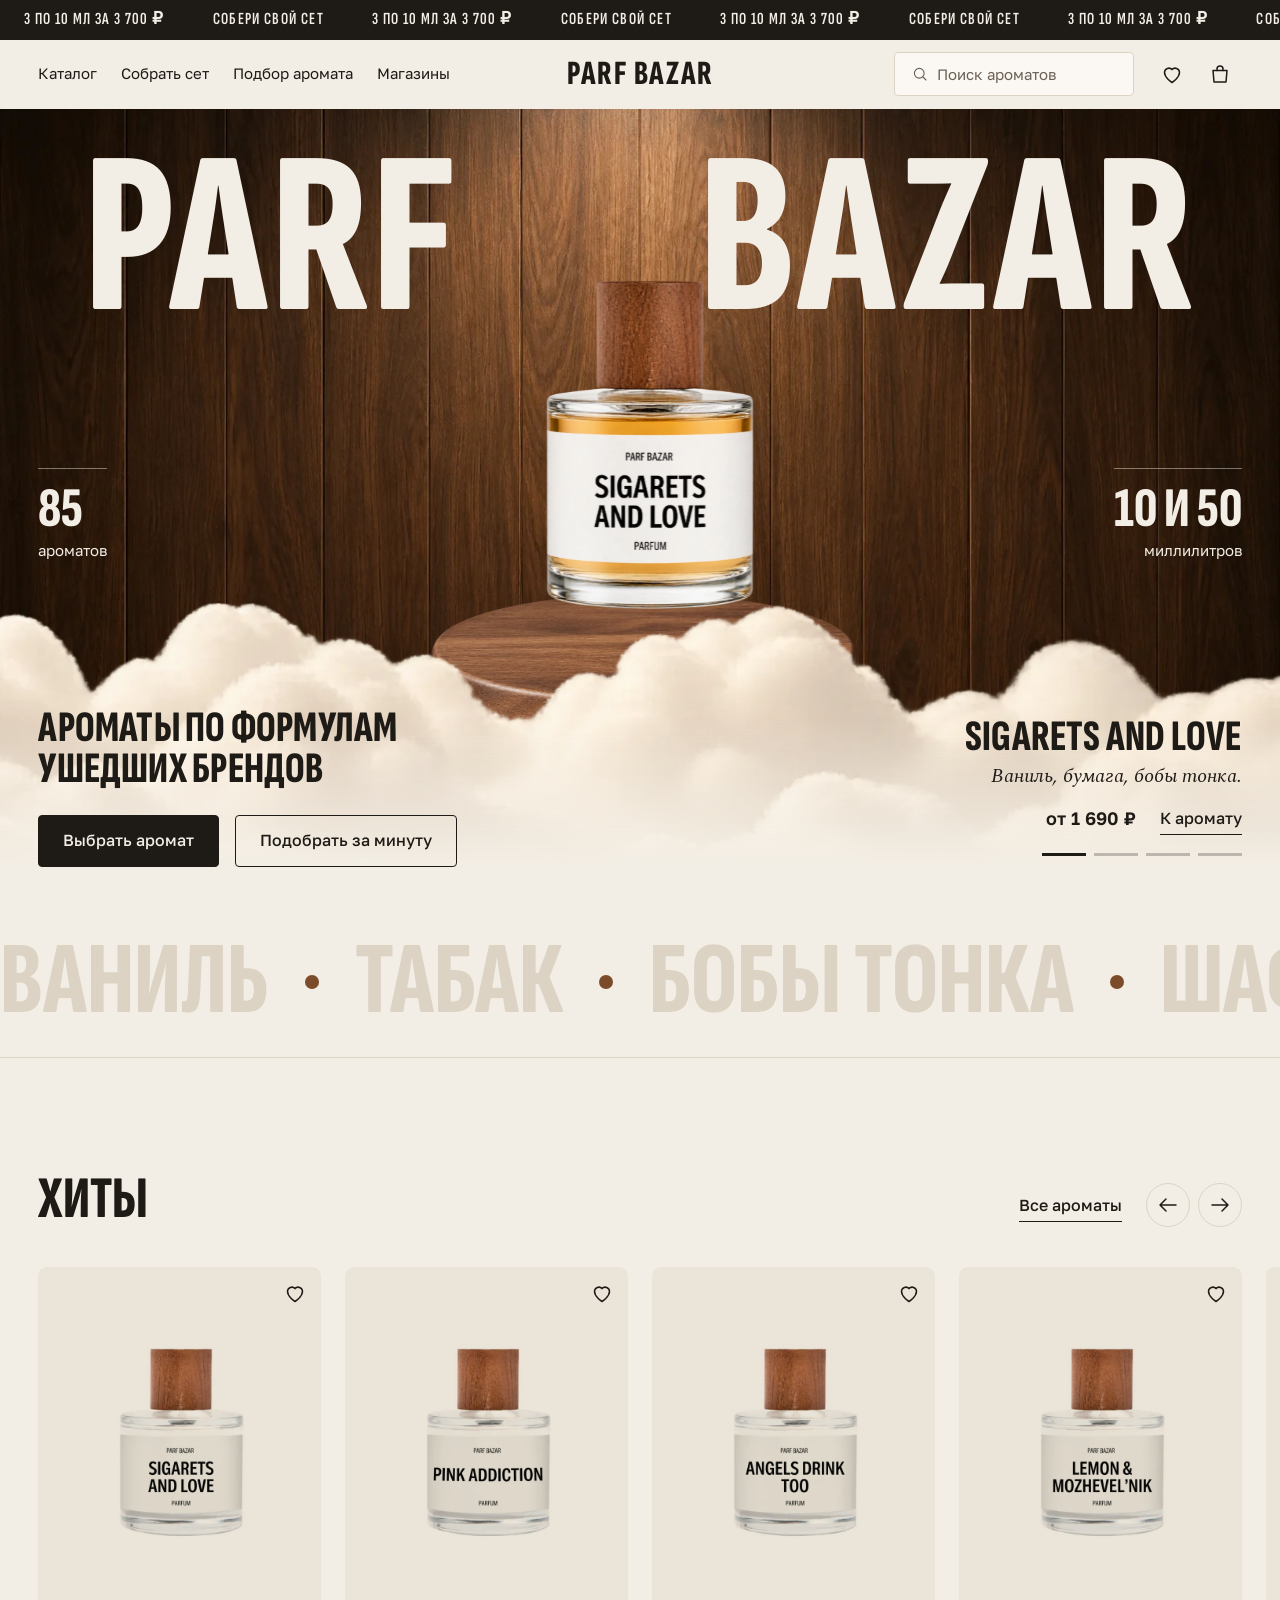
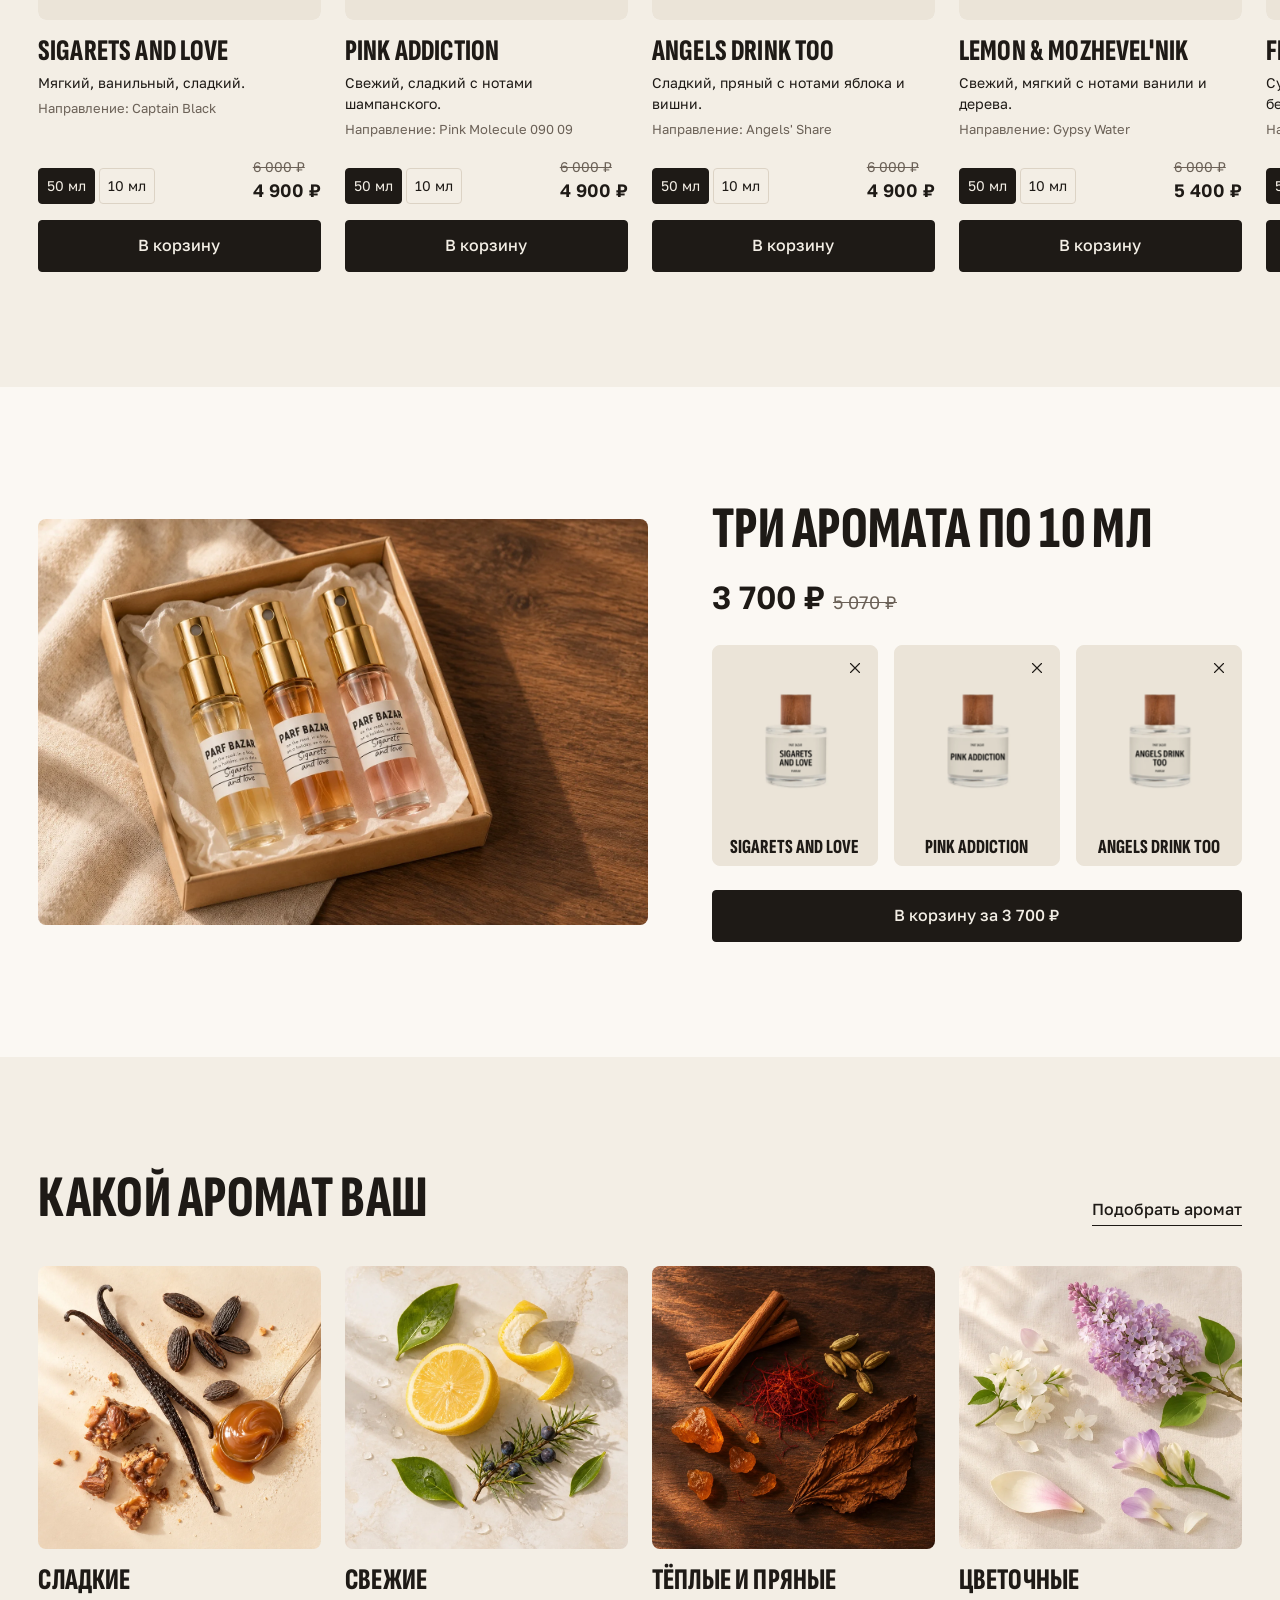
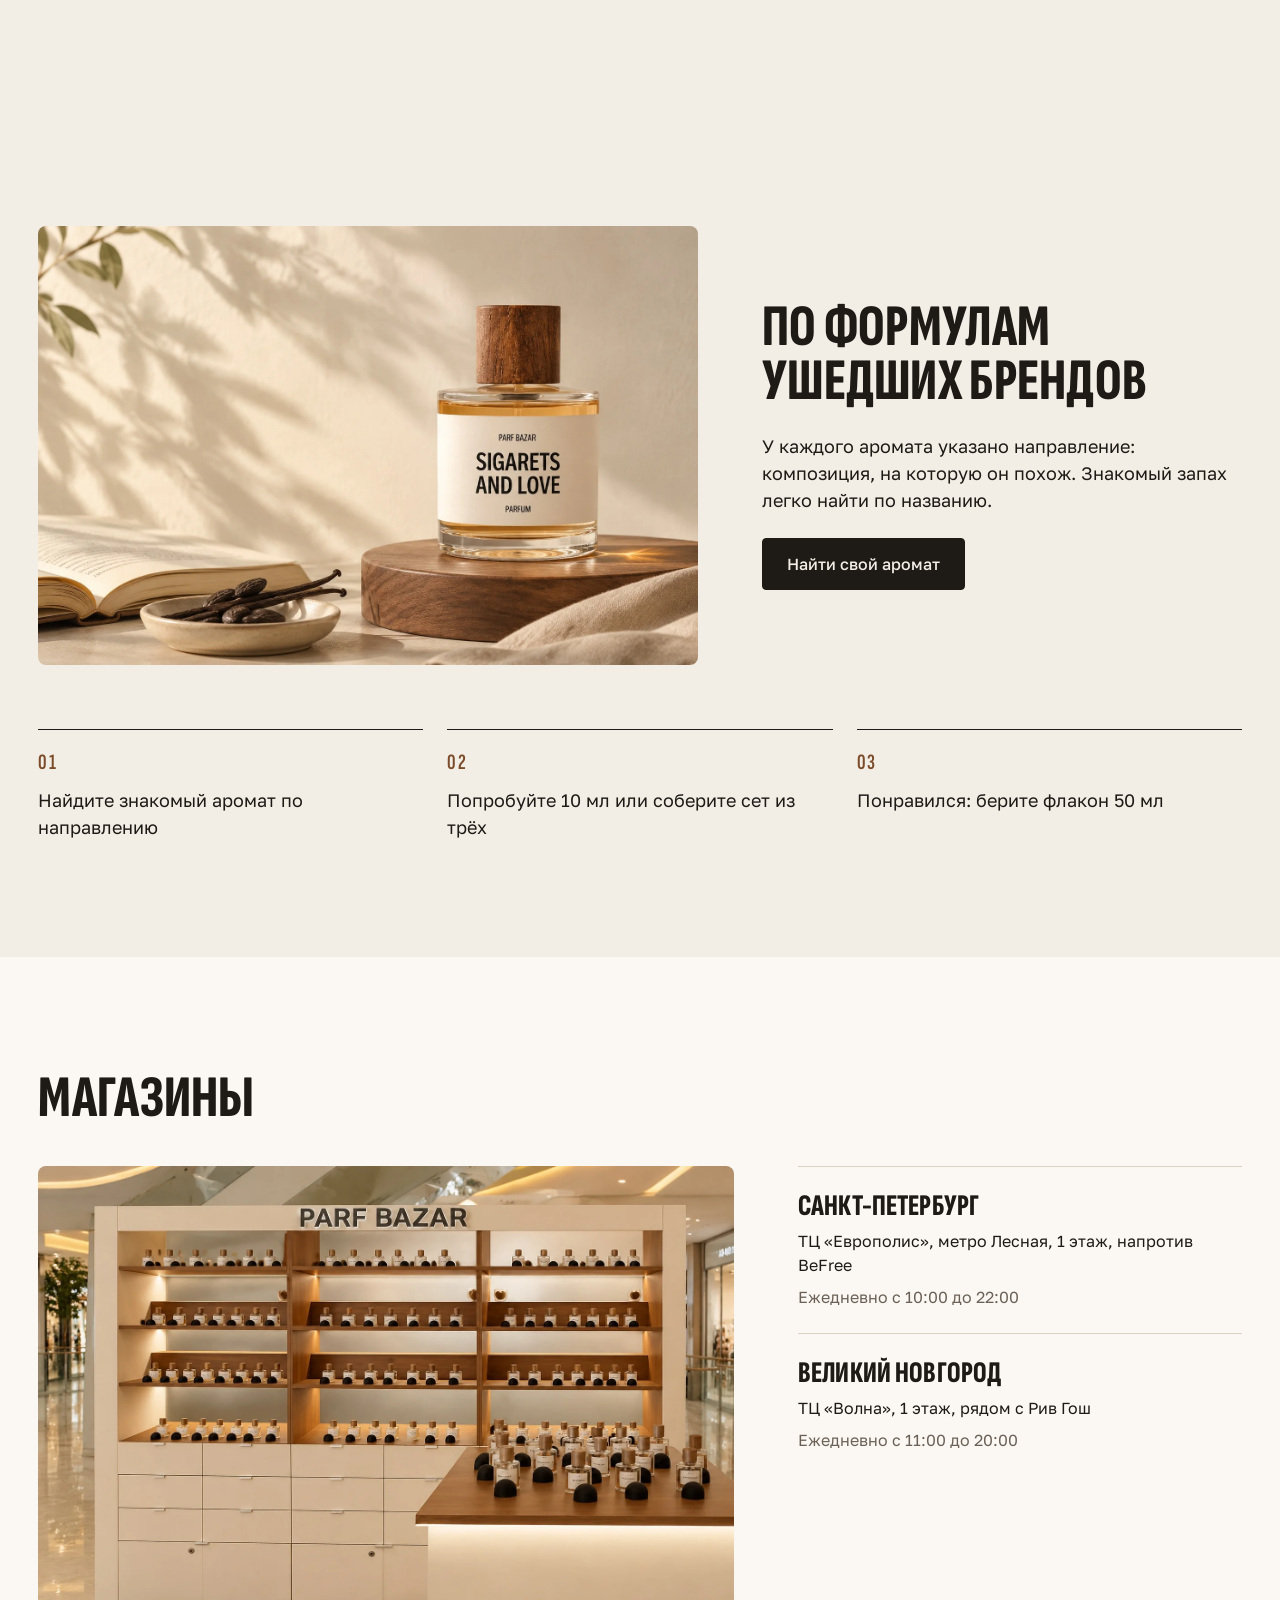
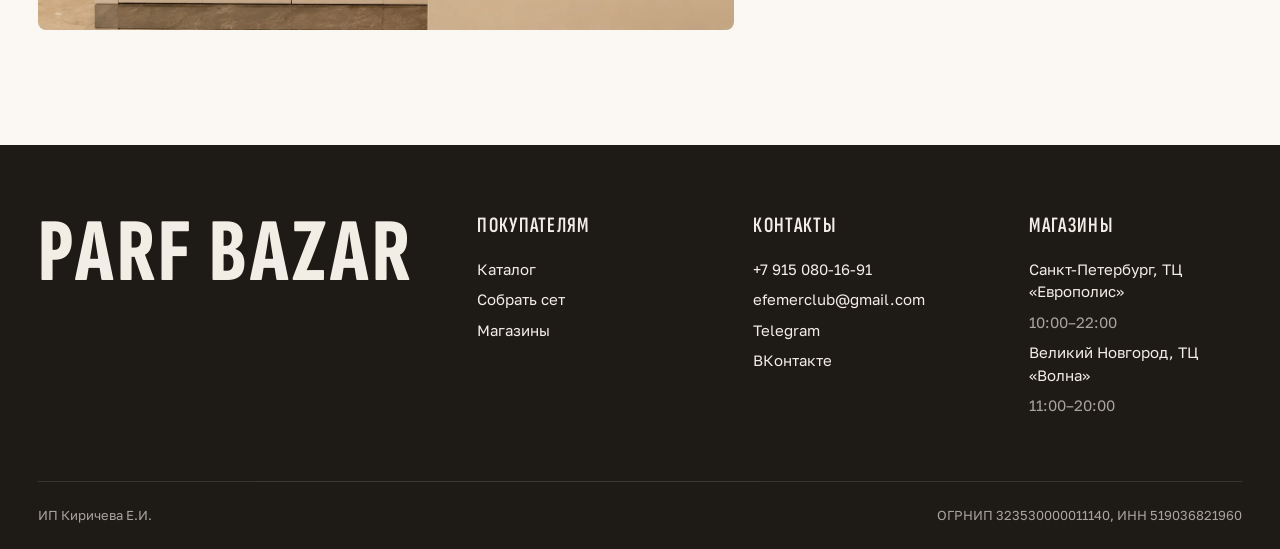
==== commit 62a079c1: "Главная: первый экран слоями, шаги покупки, сет с хитами; правки по ревью" ====
--- a/index.html
+++ b/index.html
@@ -10,17 +10,36 @@
   <link rel="stylesheet" href="https://fonts.googleapis.com/css2?family=Golos+Text:wght@400;500;600&family=Sofia+Sans+Extra+Condensed:wght@600;800&family=Spectral:ital@0;1&display=swap">
   <link rel="stylesheet" href="css/base.css?v=1">
   <link rel="stylesheet" href="css/chrome.css?v=1">
+  <link rel="stylesheet" href="css/shell.css?v=1">
   <link rel="stylesheet" href="css/card.css?v=1">
   <link rel="stylesheet" href="css/blocks.css?v=1">
   <link rel="stylesheet" href="css/home.css?v=1">
   <script defer src="js/products-data.js?v=1"></script>
   <script defer src="js/store.js?v=1"></script>
   <script defer src="js/ui.js?v=1"></script>
+  <script defer src="js/search.js?v=1"></script>
   <script defer src="js/forms.js?v=1"></script>
   <script defer src="js/quiz.js?v=1"></script>
   <script defer src="js/home.js?v=1"></script>
 </head>
 <body>
+  <svg class="sprite" xmlns="http://www.w3.org/2000/svg" aria-hidden="true">
+    <symbol id="heart" viewBox="0 0 24 24"><path d="M12 20.5s-7.5-4.6-7.5-10.2A4.3 4.3 0 0 1 12 7.6a4.3 4.3 0 0 1 7.5 2.7c0 5.6-7.5 10.2-7.5 10.2Z"/></symbol>
+    <symbol id="bag" viewBox="0 0 24 24"><path d="M5 8.5h14l-1 11.5H6L5 8.5Z"/><path d="M9 8.5V7a3 3 0 0 1 6 0v1.5"/></symbol>
+    <symbol id="burger" viewBox="0 0 24 24"><path d="M4 8h16M4 16h16"/></symbol>
+    <symbol id="close" viewBox="0 0 24 24"><path d="M6 6l12 12M18 6 6 18"/></symbol>
+    <symbol id="plus" viewBox="0 0 24 24"><path d="M12 5v14M5 12h14"/></symbol>
+    <symbol id="minus" viewBox="0 0 24 24"><path d="M5 12h14"/></symbol>
+    <symbol id="check" viewBox="0 0 24 24"><path d="m5 12.5 4.5 4.5L19 7.5"/></symbol>
+    <symbol id="arrow-right" viewBox="0 0 24 24"><path d="M4 12h16M14 6l6 6-6 6"/></symbol>
+    <symbol id="arrow-left" viewBox="0 0 24 24"><path d="M20 12H4M10 6l-6 6 6 6"/></symbol>
+    <symbol id="chevron-down" viewBox="0 0 24 24"><path d="m6 9 6 6 6-6"/></symbol>
+    <symbol id="search" viewBox="0 0 24 24"><circle cx="11" cy="11" r="6.5"/><path d="m16 16 4 4"/></symbol>
+    <symbol id="home" viewBox="0 0 24 24"><path d="M4.5 10.5 12 4.5l7.5 6V19.5h-5v-5h-5v5h-5v-9Z"/></symbol>
+    <symbol id="grid" viewBox="0 0 24 24"><path d="M5 5h5.5v5.5H5zM13.5 5H19v5.5h-5.5zM5 13.5h5.5V19H5zM13.5 13.5H19V19h-5.5z"/></symbol>
+    <symbol id="sparkle" viewBox="0 0 24 24"><path d="M11 4c.6 3.7 2.3 5.4 6 6-3.7.6-5.4 2.3-6 6-.6-3.7-2.3-5.4-6-6 3.7-.6 5.4-2.3 6-6Z"/><path d="M18 15v5M15.5 17.5h5"/></symbol>
+  </svg>
+
   <a class="ticker" href="index.html#set" aria-label="Три аромата по 10 мл за 3 700 ₽">
     <span class="ticker__track" aria-hidden="true">
       <span class="ticker__item">3 по 10 мл за 3 700 ₽</span><span class="ticker__item">Собери свой сет</span>
@@ -36,48 +55,80 @@
 
   <header class="header">
     <div class="container header__inner">
-      <button class="icon-button header__burger" type="button" data-open="menu" aria-label="Меню">
-        <svg class="icon" aria-hidden="true"><use href="img/icons.svg#menu"></use></svg>
-      </button>
-      <nav class="header__nav" aria-label="Основное меню">
-        <a class="header__link" href="catalog.html">Каталог</a>
-        <a class="header__link" href="index.html#set">Собрать сет</a>
-        <button class="header__link" type="button" data-open="quiz">Подбор аромата</button>
-        <a class="header__link" href="index.html#stores">Магазины</a>
-      </nav>
+      <div class="header__side">
+        <button class="icon-button header__burger" type="button" data-open="menu" aria-label="Меню">
+          <svg class="icon" aria-hidden="true"><use href="#burger"></use></svg>
+        </button>
+        <nav class="header__nav" aria-label="Основное меню">
+          <a class="header__link" href="catalog.html">Каталог</a>
+          <a class="header__link" href="index.html#set">Собрать сет</a>
+          <button class="header__link" type="button" data-open="quiz">Подбор аромата</button>
+          <a class="header__link" href="index.html#stores">Магазины</a>
+        </nav>
+      </div>
       <a class="logo header__logo" href="index.html">Parf Bazar</a>
-      <div class="header__actions">
-        <a class="icon-button" href="catalog.html?fav=1" aria-label="Избранное">
-          <svg class="icon" aria-hidden="true"><use href="img/icons.svg#heart"></use></svg>
-          <span class="icon-button__count" data-fav-count hidden>0</span>
-        </a>
-        <button class="icon-button" type="button" data-open="cart" aria-label="Корзина">
-          <svg class="icon" aria-hidden="true"><use href="img/icons.svg#bag"></use></svg>
-          <span class="icon-button__count" data-cart-count hidden>0</span>
-        </button>
+      <div class="header__side header__side--end">
+        <form class="site-search header__search" action="catalog.html" method="get" role="search" data-site-search-form>
+          <label class="site-search__field">
+            <svg class="icon icon--size_s site-search__icon" aria-hidden="true"><use href="#search"></use></svg>
+            <input class="site-search__input" type="search" name="q" placeholder="Поиск ароматов" aria-label="Поиск ароматов"
+              autocomplete="off" enterkeyhint="search" maxlength="60" data-site-search>
+          </label>
+          <div class="site-search__panel" data-site-search-panel></div>
+        </form>
+        <div class="header__actions">
+          <a class="icon-button" href="catalog.html?filter=fav" aria-label="Избранное">
+            <svg class="icon" aria-hidden="true"><use href="#heart"></use></svg>
+            <span class="icon-button__count" data-fav-count hidden>0</span>
+          </a>
+          <button class="icon-button" type="button" data-open="cart" aria-label="Корзина">
+            <svg class="icon" aria-hidden="true"><use href="#bag"></use></svg>
+            <span class="icon-button__count" data-cart-count hidden>0</span>
+          </button>
+        </div>
       </div>
     </div>
   </header>
 
   <main>
     <section class="hero" data-hero>
-      <picture class="hero__media">
-        <source media="(max-width: 768px)" srcset="img/gen/hero-mobile.webp" width="733" height="1100">
-        <img class="hero__image" src="img/gen/hero.webp" alt="Флакон Parf Bazar на деревянной подставке" width="1536" height="1024" fetchpriority="high">
-      </picture>
-      <div class="hero__light" aria-hidden="true"></div>
+      <div class="hero__brand" aria-hidden="true">
+        <span class="hero__brand-word hero__brand-word--first">Parf</span>
+        <span class="hero__brand-word hero__brand-word--last">Bazar</span>
+      </div>
+      <div class="hero__stage">
+        <img class="hero__podium" src="img/gen/podium.webp" alt="" width="1200" height="717">
+        <div class="hero__bottles" data-hero-bottles>
+          <img class="hero__bottle hero__bottle--active" src="img/gen/cut-sigarets.webp" alt="Флакон Sigarets and love" width="751" height="1200" fetchpriority="high">
+        </div>
+      </div>
+      <img class="hero__clouds" src="img/gen/clouds.webp" alt="" width="1536" height="955">
+      <div class="hero__fade" aria-hidden="true"></div>
       <div class="container hero__content">
-        <div class="hero__text">
-          <h1 class="title title--size_hero hero__title">
-            <span class="hero__line"><span class="hero__word">Ароматы</span></span>
-            <span class="hero__line"><span class="hero__word">ушедших</span></span>
-            <span class="hero__line"><span class="hero__word">брендов</span></span>
-          </h1>
-          <p class="lead hero__lead">85 ароматов по знакомым формулам, во флаконах 10 и 50 мл</p>
-        </div>
-        <div class="hero__actions">
-          <a class="button" href="catalog.html">Выбрать аромат</a>
-          <button class="button button--ghost hero__quiz" type="button" data-open="quiz">Подобрать за минуту</button>
+        <ul class="hero__facts">
+          <li class="hero__fact"><span class="hero__fact-value">85</span><span>ароматов</span></li>
+          <li class="hero__fact hero__fact--end"><span class="hero__fact-value">10 и 50</span><span>миллилитров</span></li>
+        </ul>
+        <div class="hero__bottom">
+          <div class="hero__intro">
+            <h1 class="title hero__title">Ароматы по формулам ушедших брендов</h1>
+            <div class="hero__actions">
+              <a class="button hero__button" href="catalog.html">Выбрать аромат</a>
+              <button class="button button--ghost hero__button" type="button" data-open="quiz">Подобрать за минуту</button>
+            </div>
+          </div>
+          <div class="hero__caption">
+            <span class="hero__count" data-hero-count>01 / 04</span>
+            <div class="hero__swap" data-hero-swap>
+              <a class="title hero__name" href="product.html?a=sigarets-and-love" data-hero-name>Sigarets and love</a>
+              <p class="lead hero__notes" data-hero-notes>Ваниль, бумага, бобы тонка.</p>
+              <div class="hero__buy">
+                <span class="price" data-hero-price>от 1 690&nbsp;₽</span>
+                <a class="link" href="product.html?a=sigarets-and-love" data-hero-link>К аромату</a>
+              </div>
+            </div>
+            <div class="hero__dots" data-hero-dots></div>
+          </div>
         </div>
       </div>
     </section>
@@ -93,9 +144,19 @@
       <div class="container">
         <div class="section__head">
           <h2 class="title title--size_h2" data-reveal="0">Хиты</h2>
-          <a class="link section__more" href="catalog.html">Все ароматы</a>
-        </div>
-        <div class="rail" data-hits></div>
+          <div class="section__tools">
+            <a class="link section__more" href="catalog.html">Все ароматы</a>
+            <div class="arrows">
+              <button class="icon-button arrows__button" type="button" data-scroll="-1" data-scroll-target="[data-hits]" aria-label="Назад">
+                <svg class="icon" aria-hidden="true"><use href="#arrow-left"></use></svg>
+              </button>
+              <button class="icon-button arrows__button" type="button" data-scroll="1" data-scroll-target="[data-hits]" aria-label="Вперёд">
+                <svg class="icon" aria-hidden="true"><use href="#arrow-right"></use></svg>
+              </button>
+            </div>
+          </div>
+        </div>
+        <div class="rail rail--plain" data-hits data-reveal="1"></div>
         <a class="button button--ghost button--wide section__all" href="catalog.html">Все ароматы</a>
       </div>
     </section>
@@ -125,38 +186,23 @@
       </div>
     </section>
 
-    <section class="section stories" id="stories">
-      <div class="container">
-        <div class="section__head">
-          <h2 class="title title--size_h2" data-reveal="0">Истории ароматов</h2>
-          <div class="stories__nav">
-            <button class="icon-button stories__arrow" type="button" data-stories-prev aria-label="Предыдущая история">
-              <svg class="icon" aria-hidden="true"><use href="img/icons.svg#arrow-left"></use></svg>
-            </button>
-            <button class="icon-button stories__arrow" type="button" data-stories-next aria-label="Следующая история">
-              <svg class="icon" aria-hidden="true"><use href="img/icons.svg#arrow-right"></use></svg>
-            </button>
-          </div>
-        </div>
-        <div class="stories__rail" data-stories></div>
-      </div>
-    </section>
-
     <section class="section" id="about">
       <div class="container about">
-        <div class="about__content" data-reveal="0">
+        <div class="about__media" data-reveal="0">
+          <img class="about__image" src="img/gen/hero.webp" alt="Флакон Parf Bazar на деревянной подставке" width="1536" height="1024" loading="lazy">
+        </div>
+        <div class="about__content" data-reveal="1">
           <h2 class="title title--size_h2">По формулам ушедших брендов</h2>
           <p class="about__text">У каждого аромата указано направление: композиция, на которую он похож. Знакомый запах легко найти по названию.</p>
           <a class="button about__button" href="catalog.html?focus=search">Найти свой аромат</a>
-          <ul class="about__facts">
-            <li class="about__fact"><span class="title title--size_h2">85</span><span class="muted">ароматов</span></li>
-            <li class="about__fact"><span class="title title--size_h2">10 и 50</span><span class="muted">миллилитров</span></li>
-            <li class="about__fact"><span class="title title--size_h2">2</span><span class="muted">магазина</span></li>
-          </ul>
-        </div>
-        <div class="about__media" data-reveal="1">
-          <img class="about__image" src="img/gen/lab.webp" alt="Парфюмер набирает аромат пипеткой" width="1536" height="1024" loading="lazy">
-        </div>
+        </div>
+      </div>
+      <div class="container">
+        <ol class="steps">
+          <li class="steps__item" data-reveal="0"><span class="steps__number">01</span><p class="steps__text">Найдите знакомый аромат по направлению</p></li>
+          <li class="steps__item" data-reveal="1"><span class="steps__number">02</span><p class="steps__text">Попробуйте 10&nbsp;мл или соберите сет из трёх</p></li>
+          <li class="steps__item" data-reveal="2"><span class="steps__number">03</span><p class="steps__text">Понравился: берите флакон 50&nbsp;мл</p></li>
+        </ol>
       </div>
     </section>
 
@@ -217,5 +263,34 @@
       </div>
     </div>
   </footer>
+
+  <nav class="tabbar" aria-label="Разделы">
+    <a class="tabbar__item" href="index.html" data-tab="home">
+      <svg class="icon" aria-hidden="true"><use href="#home"></use></svg>
+      <span class="tabbar__label">Главная</span>
+    </a>
+    <button class="tabbar__item" type="button" data-open="menu" data-tab="catalog">
+      <svg class="icon" aria-hidden="true"><use href="#grid"></use></svg>
+      <span class="tabbar__label">Каталог</span>
+    </button>
+    <button class="tabbar__item" type="button" data-open="quiz">
+      <svg class="icon" aria-hidden="true"><use href="#sparkle"></use></svg>
+      <span class="tabbar__label">Подбор</span>
+    </button>
+    <a class="tabbar__item" href="catalog.html?filter=fav" data-tab="fav">
+      <span class="tabbar__icon">
+        <svg class="icon" aria-hidden="true"><use href="#heart"></use></svg>
+        <span class="icon-button__count tabbar__count" data-fav-count hidden>0</span>
+      </span>
+      <span class="tabbar__label">Избранное</span>
+    </a>
+    <button class="tabbar__item" type="button" data-open="cart" data-tab="cart">
+      <span class="tabbar__icon">
+        <svg class="icon" aria-hidden="true"><use href="#bag"></use></svg>
+        <span class="icon-button__count tabbar__count" data-cart-count hidden>0</span>
+      </span>
+      <span class="tabbar__label">Корзина</span>
+    </button>
+  </nav>
 </body>
 </html>
--- a/css/base.css
+++ b/css/base.css
@@ -56,7 +56,7 @@
 
 html {
   scroll-behavior: smooth;
-  scroll-padding-top: calc(var(--header-height) + var(--space-l));
+  scroll-padding-top: calc(var(--header-height) + var(--header-search-height, 0px) + var(--space-l));
   scrollbar-width: none;
   -webkit-text-size-adjust: 100%;
 }
@@ -167,6 +167,10 @@
   animation-timing-function: var(--ease-out);
 }
 
+[hidden] {
+  display: none !important;
+}
+
 .visually-hidden {
   position: absolute;
   width: 1px;
@@ -213,6 +217,7 @@
   letter-spacing: 0.005em;
   text-transform: uppercase;
   text-wrap: balance;
+  overflow-wrap: anywhere;
 }
 
 .title--size_hero {
@@ -270,6 +275,13 @@
   stroke-width: 1.5;
   stroke-linecap: round;
   stroke-linejoin: round;
+}
+
+.sprite {
+  position: absolute;
+  width: 0;
+  height: 0;
+  overflow: hidden;
 }
 
 .icon--size_s {
@@ -508,7 +520,13 @@
 }
 
 .check__link {
-  border-bottom: 1px solid currentColor;
+  color: var(--color-ink);
+}
+
+@media (hover: hover) {
+  .check:hover .check__box {
+    border-color: var(--color-ink);
+  }
 }
 
 /* Появление блоков при прокрутке: класс reveal ставит скрипт, без него всё видно сразу. */
@@ -527,6 +545,13 @@
 
 /* Ссылка «смотреть все»: на компьютере в заголовке секции, на телефоне кнопкой под ней. */
 
+.section__tools {
+  display: flex;
+  flex-shrink: 0;
+  align-items: center;
+  gap: var(--space-l);
+}
+
 .section__more {
   flex-shrink: 0;
 }
--- a/css/chrome.css
+++ b/css/chrome.css
@@ -1,3 +1,23 @@
+/* Высоты постоянных полос, их учитывают липкие и закреплённые блоки страниц.
+   --header-search-height: строка поиска под шапкой (до 1024 px),
+   --tabbar-height: нижняя навигация вместе с вырезом экрана (до 768 px). */
+:root {
+  --header-search-height: 0px;
+  --tabbar-height: 0px;
+}
+
+@media (max-width: 1024px) {
+  :root {
+    --header-search-height: 60px;
+  }
+}
+
+@media (max-width: 768px) {
+  :root {
+    --tabbar-height: calc(58px + env(safe-area-inset-bottom));
+  }
+}
+
 /* Бегущая строка акции */
 
 .ticker {
@@ -53,13 +73,32 @@
   min-height: var(--header-height);
 }
 
+.header__side {
+  display: flex;
+  flex: 1 1 0;
+  align-items: center;
+  gap: var(--space-xs);
+  min-width: 0;
+}
+
+.header__side--end {
+  justify-content: flex-end;
+  gap: var(--space-m);
+}
+
+.header__actions {
+  display: flex;
+  align-items: center;
+  gap: var(--space-xs);
+}
+
 .header__burger {
   display: none;
+  margin-left: -10px;
 }
 
 .header__nav {
   display: flex;
-  flex: 1 1 0;
   align-items: center;
   gap: var(--space-l);
 }
@@ -69,13 +108,6 @@
   font-size: 15px;
   white-space: nowrap;
   transition: color var(--transition);
-}
-
-.header__actions {
-  display: flex;
-  flex: 1 1 0;
-  justify-content: flex-end;
-  gap: var(--space-xs);
 }
 
 @media (hover: hover) {
@@ -92,25 +124,65 @@
   letter-spacing: 0.04em;
   text-transform: uppercase;
   white-space: nowrap;
-}
-
+  transition: color var(--transition);
+}
+
+@media (hover: hover) {
+  .logo:hover {
+    color: var(--color-wood);
+  }
+}
+
+/* До 1024 px поиск уходит отдельной строкой: правая колонка растворяется, её роль берут иконки,
+   и логотип остаётся по центру между двумя равными колонками. */
 @media (max-width: 1024px) {
+  .header__inner {
+    flex-wrap: wrap;
+    row-gap: 0;
+    min-height: 0;
+  }
+
+  /* Отрицательные поля у обеих колонок поровну, иначе логотип съезжает с центра. */
+  .header__side {
+    min-height: var(--header-height);
+    margin-left: -10px;
+  }
+
+  .header__burger {
+    margin-left: 0;
+  }
+
+  .header__side--end {
+    display: contents;
+  }
+
+  .header__actions {
+    flex: 1 1 0;
+    justify-content: flex-end;
+    min-height: var(--header-height);
+    margin-right: -10px;
+  }
+
+  .header__search {
+    order: 1;
+    flex: 1 1 100%;
+    height: var(--header-search-height);
+    padding-bottom: var(--space-m);
+  }
+
   .header__burger {
     display: inline-flex;
-    margin-left: -10px;
   }
 
   .header__nav {
     display: none;
   }
-
-  .header__logo {
-    margin-right: auto;
-  }
-
-  .header__actions {
-    flex: 0 0 auto;
-    margin-right: -10px;
+}
+
+/* На телефоне каталог открывает нижняя навигация. */
+@media (max-width: 768px) {
+  .header__burger {
+    display: none;
   }
 }
 
@@ -122,12 +194,58 @@
   .logo {
     font-size: 30px;
   }
+
+  .header__inner {
+    column-gap: var(--space-s);
+  }
+
+  .header__actions {
+    gap: 0;
+  }
+}
+
+/* На самой узкой ширине логотип и две иконки иначе не помещаются по центру. */
+@media (max-width: 340px) {
+  .logo {
+    font-size: 26px;
+  }
+}
+
+/* Стрелки лент с прокруткой вбок */
+
+.arrows {
+  display: flex;
+  flex-shrink: 0;
+  gap: var(--space-s);
+}
+
+.arrows__button {
+  border: 1px solid var(--color-line);
+}
+
+.arrows--light .arrows__button {
+  border-color: rgba(243, 238, 229, 0.4);
+}
+
+@media (hover: hover) {
+  .arrows__button:hover {
+    border-color: var(--color-ink);
+    background: var(--color-ink);
+    color: var(--color-paper);
+  }
+
+  .arrows--light .arrows__button:hover {
+    border-color: var(--color-paper);
+    background: var(--color-paper);
+    color: var(--color-ink);
+  }
 }
 
 /* Подвал */
 
+/* Нижний отступ подвала держит место под нижней навигацией телефона. */
 .footer {
-  padding-block: var(--space-2xl) var(--space-l);
+  padding-block: var(--space-2xl) calc(var(--space-l) + var(--tabbar-height));
   background: var(--color-ink);
   color: var(--color-paper);
 }
@@ -227,7 +345,9 @@
   width: min(980px, 100vw - 2 * var(--gutter));
 }
 
-.dialog--side {
+/* Панели во всю высоту: --side выезжает справа, --left слева. */
+.dialog--side,
+.dialog--left {
   width: min(480px, 100vw);
   height: 100dvh;
   max-height: none;
@@ -333,7 +453,7 @@
 }
 
 @media (max-width: 768px) {
-  .dialog:not(.dialog--side) {
+  .dialog:not(.dialog--side):not(.dialog--left) {
     width: 100vw;
     height: 100dvh;
     max-height: none;
@@ -342,7 +462,7 @@
   }
 }
 
-/* Меню на телефоне */
+/* Окно каталога: разделы крупно, ниже второстепенные ссылки и контакты. */
 
 .menu {
   display: flex;
@@ -351,21 +471,62 @@
 }
 
 .menu__link {
-  padding-block: var(--space-s);
+  padding-block: var(--space-xs);
   font-family: var(--font-display);
-  font-size: 44px;
+  font-size: 40px;
   font-weight: 800;
   line-height: 1;
   text-align: left;
   text-transform: uppercase;
+  transition: color var(--transition);
+}
+
+.menu__extra {
+  display: flex;
+  flex-direction: column;
+  align-items: flex-start;
+  gap: var(--space-xs);
+  margin-top: var(--space-l);
+  padding-top: var(--space-l);
+  border-top: 1px solid var(--color-line);
+}
+
+.menu__sub {
+  padding-block: var(--space-xs);
+  font-size: 18px;
+  font-weight: 500;
+  text-align: left;
+  transition: color var(--transition);
 }
 
 .menu__contacts {
   display: flex;
   flex-direction: column;
+  align-items: flex-start;
   gap: var(--space-s);
-  margin-top: var(--space-xl);
+  margin-top: var(--space-l);
   color: var(--color-muted);
+}
+
+.menu__contact {
+  transition: color var(--transition);
+}
+
+@media (hover: hover) {
+  .menu__link:hover,
+  .menu__sub:hover {
+    color: var(--color-wood);
+  }
+
+  .menu__contact:hover {
+    color: var(--color-ink);
+  }
+}
+
+@media (max-width: 480px) {
+  .menu__link {
+    font-size: 34px;
+  }
 }
 
 /* Корзина */
@@ -409,6 +570,13 @@
   font-weight: 800;
   line-height: 1;
   text-transform: uppercase;
+  transition: color var(--transition);
+}
+
+@media (hover: hover) {
+  .cart-item__title:hover {
+    color: var(--color-wood);
+  }
 }
 
 .cart-item__meta {
@@ -416,8 +584,10 @@
   color: var(--color-muted);
 }
 
+/* На узком экране цена переносится под степпер, а не вылезает за край. */
 .cart-item__row {
   display: flex;
+  flex-wrap: wrap;
   align-items: center;
   justify-content: space-between;
   gap: var(--space-s);
@@ -548,6 +718,16 @@
   flex-shrink: 0;
 }
 
+/* На телефоне сообщение показывается сверху: внизу оно закрывало бы кнопку покупки. */
+@media (max-width: 768px) {
+  .toast {
+    top: calc(var(--header-height) + var(--header-search-height) + var(--space-s));
+    bottom: auto;
+    width: calc(100vw - 2 * var(--space-m));
+    justify-content: space-between;
+  }
+}
+
 @keyframes toast-in {
   from {
     opacity: 0;
@@ -559,6 +739,13 @@
   to {
     opacity: 0;
     transform: translate(-50%, 20px);
+  }
+}
+
+/* Галочка согласия (блок в base.css): ховер рамки. */
+@media (hover: hover) {
+  .check:hover .check__box {
+    border-color: var(--color-ink);
   }
 }
 
@@ -586,13 +773,21 @@
   min-height: 44px;
   font-size: 15px;
   white-space: nowrap;
+  transition: color var(--transition);
+}
+
+@media (hover: hover) {
+  .select__button:hover {
+    color: var(--color-wood);
+  }
 }
 
 .select__arrow {
   transition: transform var(--transition);
 }
 
-.select--open .select__arrow {
+/* Стрелка разворачивается обратно сразу, не дожидаясь конца анимации закрытия. */
+.select--open:not(.select--closing) .select__arrow {
   transform: rotate(180deg);
 }
 
--- a/css/shell.css
+++ b/css/shell.css
@@ -0,0 +1,233 @@
+/* Каркас магазина: поиск в шапке и нижняя навигация телефона. Высоты полос заданы в chrome.css. */
+
+/* Поиск в шапке */
+
+.site-search {
+  position: relative;
+  flex-shrink: 0;
+  width: 240px;
+}
+
+.site-search__field {
+  display: flex;
+  align-items: center;
+  gap: var(--space-s);
+  height: 44px;
+  padding: 0 var(--space-m);
+  border: 1px solid var(--color-line);
+  border-radius: var(--radius-s);
+  background: var(--color-surface);
+  cursor: text;
+  transition: border-color var(--transition);
+}
+
+.site-search__field:focus-within {
+  border-color: var(--color-ink);
+}
+
+.site-search__icon {
+  color: var(--color-muted);
+}
+
+.site-search__input {
+  flex: 1 1 auto;
+  min-width: 0;
+  height: 100%;
+  padding: 0;
+  border: 0;
+  background: none;
+  font-size: 15px;
+  -webkit-appearance: none;
+  appearance: none;
+}
+
+.site-search__input::placeholder {
+  color: var(--color-muted);
+  opacity: 1;
+}
+
+.site-search__panel {
+  position: absolute;
+  top: calc(100% + var(--space-s));
+  right: 0;
+  z-index: var(--z-bar);
+  display: none;
+  flex-direction: column;
+  width: 380px;
+  padding: var(--space-s);
+  border: 1px solid var(--color-line);
+  border-radius: var(--radius-m);
+  background: var(--color-surface);
+}
+
+.site-search--open .site-search__panel {
+  display: flex;
+  animation: dialog-in 0.25s var(--ease-out);
+}
+
+.site-search--closing .site-search__panel {
+  animation: dialog-out 0.2s ease-in forwards;
+}
+
+.site-search__item {
+  display: flex;
+  align-items: center;
+  gap: var(--space-m);
+  padding: var(--space-s);
+  border-radius: var(--radius-s);
+  transition: background-color var(--transition);
+}
+
+.site-search__thumb {
+  flex-shrink: 0;
+  width: 44px;
+  height: 56px;
+  border-radius: var(--radius-s);
+  background: var(--color-tile);
+  object-fit: cover;
+}
+
+.site-search__info {
+  display: flex;
+  flex-direction: column;
+  gap: 2px;
+  min-width: 0;
+}
+
+.site-search__name {
+  overflow: hidden;
+  font-family: var(--font-display);
+  font-size: 22px;
+  font-weight: 800;
+  line-height: 1;
+  text-overflow: ellipsis;
+  text-transform: uppercase;
+  white-space: nowrap;
+}
+
+.site-search__meta {
+  overflow: hidden;
+  color: var(--color-muted);
+  font-size: var(--fs-caption);
+  text-overflow: ellipsis;
+  white-space: nowrap;
+}
+
+.site-search__empty {
+  padding: var(--space-s);
+  color: var(--color-muted);
+  font-size: var(--fs-small);
+}
+
+.site-search__all {
+  display: flex;
+  align-items: center;
+  justify-content: space-between;
+  gap: var(--space-s);
+  margin-top: var(--space-xs);
+  padding: var(--space-s);
+  border-top: 1px solid var(--color-line);
+  font-size: var(--fs-small);
+  font-weight: 500;
+  transition: color var(--transition);
+}
+
+@media (hover: hover) {
+  .site-search__field:hover {
+    border-color: var(--color-muted);
+  }
+
+  .site-search__item:hover {
+    background: var(--color-tile);
+  }
+
+  .site-search__all:hover {
+    color: var(--color-wood);
+  }
+}
+
+@media (max-width: 1240px) {
+  .site-search {
+    width: 200px;
+  }
+}
+
+/* До 1024 px поле занимает свою строку под шапкой (раскладка строки в chrome.css). */
+@media (max-width: 1024px) {
+  .site-search {
+    width: auto;
+  }
+
+  /* 16 px и больше: иначе iPhone увеличивает страницу при фокусе. */
+  .site-search__input {
+    font-size: var(--fs-body);
+  }
+
+  .site-search__panel {
+    left: 0;
+    width: auto;
+  }
+}
+
+/* Нижняя навигация телефона */
+
+.tabbar {
+  display: none;
+}
+
+@media (max-width: 768px) {
+  .tabbar {
+    position: fixed;
+    right: 0;
+    bottom: 0;
+    left: 0;
+    z-index: var(--z-bar);
+    display: flex;
+    height: var(--tabbar-height);
+    padding-bottom: env(safe-area-inset-bottom);
+    border-top: 1px solid var(--color-line);
+    background: var(--color-surface);
+  }
+}
+
+.tabbar__item {
+  display: flex;
+  flex: 1 1 0;
+  flex-direction: column;
+  align-items: center;
+  justify-content: center;
+  gap: 3px;
+  min-width: 0;
+  color: var(--color-muted);
+  transition: color var(--transition);
+}
+
+.tabbar__item--active {
+  color: var(--color-ink);
+}
+
+.tabbar__icon {
+  position: relative;
+  display: flex;
+}
+
+.tabbar__count {
+  top: -6px;
+  right: -12px;
+}
+
+.tabbar__label {
+  font-size: 11px;
+  line-height: 1.2;
+  white-space: nowrap;
+}
+
+.tabbar__item--active .tabbar__label {
+  font-weight: 600;
+}
+
+@media (hover: hover) {
+  .tabbar__item:hover {
+    color: var(--color-ink);
+  }
+}
--- a/css/card.css
+++ b/css/card.css
@@ -19,8 +19,10 @@
 .card {
   position: relative;
   display: flex;
+  flex: 1 1 auto;
   flex-direction: column;
   min-width: 0;
+  container-type: inline-size;
 }
 
 .card__media {
@@ -91,10 +93,27 @@
 
 .card__buy {
   display: flex;
-  flex-wrap: wrap;
-  align-items: center;
+  align-items: flex-end;
   justify-content: space-between;
   gap: var(--space-s);
+}
+
+.card__price {
+  flex-direction: column-reverse;
+  align-items: flex-end;
+}
+
+/* В узкой карточке объём и цена не помещаются в строку: цена встаёт над кнопками объёма. */
+@container (max-width: 215px) {
+  .card__buy {
+    flex-direction: column-reverse;
+    align-items: flex-start;
+  }
+
+  .card__price {
+    flex-direction: row;
+    align-items: baseline;
+  }
 }
 
 @media (hover: hover) {
@@ -162,9 +181,9 @@
 }
 
 .volumes__option {
-  min-width: 56px;
+  min-width: 50px;
   min-height: 36px;
-  padding: 0 10px;
+  padding: 0 8px;
   border: 1px solid var(--color-line);
   border-radius: var(--radius-s);
   font-size: var(--fs-small);
@@ -217,6 +236,10 @@
   margin-inline: calc(-1 * var(--gutter));
   padding-inline: var(--gutter);
   overflow-x: auto;
+  /* Запас сверху и снизу: лента обрезает содержимое по вертикали, без него срезалось бы кольцо фокуса. */
+  margin-block: -6px;
+  padding-block: 6px;
+  overflow-y: hidden;
   scroll-padding-inline: var(--gutter);
   scroll-snap-type: x mandatory;
   scrollbar-width: none;
@@ -226,9 +249,23 @@
   display: none;
 }
 
+/* В ленте хитов метка «Хит» стояла бы на каждой карточке и ничего не выделяла. */
+.rail--plain .card__badge {
+  display: none;
+}
+
 .rail__item {
+  display: flex;
   flex: 0 0 calc((100% - 3 * var(--space-l)) / 4);
+  flex-direction: column;
+  min-width: 0;
   scroll-snap-align: start;
+}
+
+.grid__item {
+  display: flex;
+  flex-direction: column;
+  min-width: 0;
 }
 
 @media (max-width: 1240px) {
@@ -242,8 +279,9 @@
     gap: var(--space-m);
   }
 
+  /* На телефоне в ленте видно две карточки и край третьей. */
   .rail__item {
-    flex-basis: 62%;
+    flex-basis: 44%;
   }
 }
 
@@ -253,6 +291,8 @@
   display: flex;
   gap: var(--space-s);
   margin-inline: calc(-1 * var(--gutter));
+  margin-block: -6px;
+  padding-block: 6px;
   padding-inline: var(--gutter);
   overflow-x: auto;
   scrollbar-width: none;
--- a/css/blocks.css
+++ b/css/blocks.css
@@ -73,8 +73,8 @@
   }
 
   .quiz__result {
-    grid-template-columns: repeat(2, minmax(0, 1fr));
-    gap: var(--space-l) var(--space-m);
+    grid-template-columns: repeat(3, minmax(0, 1fr));
+    gap: var(--space-s);
   }
 
   .quiz__label {
--- a/css/home.css
+++ b/css/home.css
@@ -1,105 +1,308 @@
-/* Первый экран */
+/* Первый экран. Слои от дальнего к ближнему: ореховая стена, огромное название бренда,
+   флакон на подиуме между словами, молочная дымка, тексты и кнопки.
+   Дымка внизу того же цвета, что страница: экран перетекает в следующую секцию без шва. */
 
 .hero {
+  --hero-height: min(100svh - (var(--header-height) + var(--header-search-height, 0px)) - 34px, 900px);
+  --bottle-height: calc(var(--hero-height) * 0.54);
+  --stage-bottom: calc(var(--hero-height) * 0.3);
+  --clouds-height: calc(var(--hero-height) * 0.38);
   position: relative;
-  display: flex;
-  min-height: min(100svh - var(--header-height) - 34px, 920px);
+  height: var(--hero-height);
+  min-height: 600px;
   overflow: hidden;
-  background: var(--color-tile);
-}
-
-.hero__media {
+  background: var(--color-wood-dark) url("../img/gen/hero-wall.webp") center / cover;
+  color: var(--color-paper);
+}
+
+/* Название бренда: слова расходятся от центра, между ними встаёт флакон. */
+.hero__brand {
+  position: absolute;
+  top: 5%;
+  right: 0;
+  left: 0;
+  display: flex;
+  justify-content: center;
+  gap: calc(var(--hero-height) * 0.3);
+  font-family: var(--font-display);
+  font-size: min(18vw, var(--hero-height) * 0.42);
+  font-weight: 800;
+  line-height: 0.8;
+  letter-spacing: 0.01em;
+  text-transform: uppercase;
+  white-space: nowrap;
+  transform: translate3d(calc(var(--hero-mx, 0) * -10px), calc(var(--hero-shift, 0) * 0.1px), 0);
+}
+
+.hero__brand-word {
+  animation: hero-word 1.3s var(--ease-out) both;
+}
+
+.hero__brand-word--first {
+  --word-from: -6%;
+}
+
+.hero__brand-word--last {
+  --word-from: 6%;
+}
+
+.hero__stage {
+  position: absolute;
+  bottom: var(--stage-bottom);
+  left: 50%;
+  height: var(--bottle-height);
+  aspect-ratio: 751 / 1200;
+  pointer-events: none;
+  transform: translate3d(calc(-50% + var(--hero-mx, 0) * 12px), calc(var(--hero-my, 0) * 6px + var(--hero-shift, 0) * 0.06px), 0);
+  animation: hero-stage 1.3s var(--ease-out) 0.25s both;
+}
+
+/* Подиум шире флакона; флакон стоит дном на середине его верхней плоскости. */
+.hero__podium {
+  position: absolute;
+  top: 66%;
+  left: 50%;
+  width: 175%;
+  max-width: none;
+  transform: translateX(-50%);
+}
+
+.hero__bottles {
   position: absolute;
   inset: 0;
-  transform: translate3d(0, calc(var(--hero-shift, 0) * 0.28px), 0);
-}
-
-.hero__image {
+}
+
+.hero__bottle {
+  position: absolute;
+  inset: 0;
   width: 100%;
   height: 100%;
+  object-fit: contain;
+  object-position: 50% 100%;
+  opacity: 0;
+  transform: translateX(26%) rotate(7deg);
+  transition: opacity 0.7s ease, transform 0.9s var(--ease-out);
+}
+
+.hero__bottle--active {
+  opacity: 1;
+  transform: none;
+}
+
+.hero__bottle--leaving {
+  opacity: 0;
+  transform: translateX(-26%) rotate(-7deg);
+}
+
+.hero__clouds {
+  position: absolute;
+  bottom: 0;
+  left: -5%;
+  width: 110%;
+  max-width: none;
+  height: var(--clouds-height);
   object-fit: cover;
-  object-position: 78% 50%;
-  animation: hero-zoom 2.6s var(--ease-out) both;
-}
-
-/* Пятно тёплого света медленно ходит по стене, как солнце из окна. */
-.hero__light {
-  position: absolute;
-  inset: -20%;
-  background: radial-gradient(42% 38% at 30% 36%, rgba(255, 244, 214, 0.6), transparent 70%);
-  mix-blend-mode: soft-light;
-  animation: hero-light 14s ease-in-out infinite alternate;
+  object-position: 50% 0;
+  pointer-events: none;
+  transform: translate3d(0, calc(var(--hero-shift, 0) * -0.12px), 0);
+  animation: hero-clouds 26s ease-in-out infinite alternate;
+}
+
+/* Нижний край дымки сводится в цвет страницы, иначе на стыке с секцией остаётся полоса. */
+.hero__fade {
+  position: absolute;
+  right: 0;
+  bottom: 0;
+  left: 0;
+  height: calc(var(--clouds-height) * 0.62);
+  background: linear-gradient(to bottom, transparent, var(--color-paper) 78%);
+  pointer-events: none;
 }
 
 .hero__content {
   position: relative;
   display: flex;
   flex-direction: column;
-  justify-content: center;
-  gap: var(--space-xl);
-  padding-block: var(--space-2xl);
-  opacity: var(--hero-fade, 1);
-  transform: translate3d(0, calc(var(--hero-shift, 0) * -0.1px), 0);
-}
-
-.hero__text {
-  display: flex;
-  flex-direction: column;
+  justify-content: flex-end;
+  height: 100%;
+  padding-block: var(--space-xl);
+}
+
+.hero__facts {
+  display: flex;
+  justify-content: space-between;
   gap: var(--space-l);
-  max-width: 58%;
-}
-
-.hero__line {
-  display: block;
-  overflow: hidden;
-  padding-top: 0.04em;
-}
-
-.hero__word {
-  display: block;
-  animation: hero-rise 1.1s var(--ease-out) both;
-}
-
-.hero__line:nth-child(2) .hero__word {
-  animation-delay: 0.1s;
-}
-
-.hero__line:nth-child(3) .hero__word {
-  animation-delay: 0.2s;
-}
-
-.hero__lead {
-  max-width: 20em;
+  margin-bottom: auto;
+  padding-top: calc(var(--hero-height) * 0.4);
+  animation: hero-fade-up 0.9s var(--ease-out) 0.7s both;
+}
+
+.hero__fact {
+  display: flex;
+  flex-direction: column;
+  gap: var(--space-xs);
+  padding-top: var(--space-m);
+  border-top: 1px solid rgba(243, 238, 229, 0.45);
+  font-size: 15px;
+}
+
+.hero__fact--end {
+  align-items: flex-end;
+}
+
+.hero__fact-value {
+  font-family: var(--font-display);
+  font-size: 56px;
+  font-weight: 800;
+  line-height: 0.9;
+  text-transform: uppercase;
+}
+
+.hero__bottom {
+  display: flex;
+  align-items: flex-end;
+  justify-content: space-between;
+  gap: var(--space-l);
+  color: var(--color-ink);
+}
+
+.hero__intro {
+  display: flex;
+  flex-direction: column;
+  align-items: flex-start;
+  gap: var(--space-l);
   animation: hero-fade-up 0.9s var(--ease-out) 0.55s both;
+}
+
+.hero__title {
+  max-width: 9.5em;
+  font-size: clamp(34px, 3.4vw, 54px);
+  line-height: 0.95;
 }
 
 .hero__actions {
   display: flex;
   flex-wrap: wrap;
   gap: var(--space-m);
+}
+
+.hero__caption {
+  display: flex;
+  flex-direction: column;
+  align-items: flex-end;
+  gap: var(--space-s);
+  text-align: right;
   animation: hero-fade-up 0.9s var(--ease-out) 0.7s both;
 }
 
-.hero__quiz {
-  background: var(--color-paper);
-}
-
-@keyframes hero-zoom {
+/* Номер слайда нужен только программам чтения с экрана: зрячим хватает полосок. */
+.hero__count {
+  position: absolute;
+  width: 1px;
+  height: 1px;
+  overflow: hidden;
+  clip-path: inset(50%);
+}
+
+.hero__swap {
+  display: flex;
+  flex-direction: column;
+  align-items: flex-end;
+  gap: var(--space-xs);
+}
+
+.hero__swap--run {
+  animation: hero-fade-up 0.6s var(--ease-out) both;
+}
+
+.hero__name {
+  font-size: clamp(34px, 3.4vw, 54px);
+  line-height: 0.95;
+  transition: color var(--transition);
+}
+
+.hero__buy {
+  display: flex;
+  align-items: center;
+  gap: var(--space-l);
+  margin-top: var(--space-s);
+}
+
+/* Полоски переключения: активная заполняется, по концу заполнения показывается следующий флакон. */
+.hero__dots {
+  display: flex;
+  gap: var(--space-s);
+}
+
+.hero__dot {
+  position: relative;
+  width: 44px;
+  height: 24px;
+}
+
+.hero__dot::before,
+.hero__dot::after {
+  content: "";
+  position: absolute;
+  top: 10px;
+  left: 0;
+  width: 100%;
+  height: 3px;
+  background: rgba(30, 26, 22, 0.25);
+}
+
+.hero__dot::after {
+  background: var(--color-ink);
+  transform: scaleX(0);
+  transform-origin: left;
+}
+
+.hero__dot--active::after {
+  animation: hero-dot 6s linear forwards;
+}
+
+.hero:hover .hero__dot--active::after {
+  animation-play-state: paused;
+}
+
+@media (hover: hover) {
+  .hero__name:hover {
+    color: var(--color-wood);
+  }
+
+  .hero__dot:hover::before {
+    background: var(--color-muted);
+  }
+}
+
+@media (prefers-reduced-motion: reduce) {
+  .hero__dot--active::after {
+    animation: none;
+    transform: none;
+  }
+}
+
+@keyframes hero-word {
   from {
-    transform: scale(1.12);
-  }
-}
-
-@keyframes hero-light {
+    opacity: 0;
+    transform: translateX(var(--word-from));
+  }
+}
+
+@keyframes hero-stage {
+  from {
+    opacity: 0;
+    translate: 0 40px;
+  }
+}
+
+@keyframes hero-clouds {
+  from {
+    translate: -2% 0;
+  }
+
   to {
-    transform: translate(9%, 6%);
-    opacity: 0.55;
-  }
-}
-
-@keyframes hero-rise {
-  from {
-    transform: translateY(108%);
+    translate: 2% 0;
   }
 }
 
@@ -110,37 +313,104 @@
   }
 }
 
+@keyframes hero-dot {
+  to {
+    transform: scaleX(1);
+  }
+}
+
+@media (max-width: 1024px) {
+  .hero__facts {
+    display: none;
+  }
+}
+
+/* Телефон: название в две строки, флакон по центру, заголовок, подпись аромата и кнопки на дымке. */
 @media (max-width: 768px) {
   .hero {
-    --fs-hero: clamp(72px, 23vw, 150px);
-    min-height: calc(100svh - var(--header-height) - 34px);
-  }
-
-  .hero__image {
-    object-position: 50% 100%;
+    --hero-height: clamp(540px, 100svh - (var(--header-height) + var(--header-search-height, 0px)) - 34px - var(--tabbar-height, 0px), 760px);
+    --bottle-height: calc(var(--hero-height) * 0.44);
+    --stage-bottom: calc(var(--hero-height) * 0.41);
+    --clouds-height: calc(var(--hero-height) * 0.46);
+    min-height: 0;
+  }
+
+  /* Название в одну строку. Сдвиг вправо ставит промежуток между словами по центру, под крышку флакона. */
+  .hero__brand {
+    top: 3%;
+    gap: 0.25em;
+    padding-left: 0.35em;
+    font-size: min(20vw, var(--hero-height) * 0.2);
+  }
+
+  .hero__clouds {
+    left: -40%;
+    width: 180%;
   }
 
   .hero__content {
-    justify-content: space-between;
-    padding-block: var(--space-l);
-  }
-
-  .hero__text {
+    padding-block: var(--space-m);
+  }
+
+  .hero__bottom {
+    flex-direction: column;
+    align-items: stretch;
     gap: var(--space-m);
+  }
+
+  .hero__intro {
+    display: contents;
+  }
+
+  .hero__title {
     max-width: none;
+    font-size: 30px;
   }
 
   .hero__actions {
+    order: 1;
     flex-wrap: nowrap;
     gap: var(--space-s);
   }
 
-  .hero__actions .button {
+  .hero__button {
     flex: 1 1 0;
     padding: 0 var(--space-s);
     font-size: var(--fs-small);
   }
 
+  .hero__caption {
+    flex-direction: row;
+    align-items: center;
+    justify-content: space-between;
+    gap: var(--space-m);
+    text-align: left;
+  }
+
+  .hero__notes {
+    display: none;
+  }
+
+  .hero__swap {
+    flex-flow: row wrap;
+    align-items: baseline;
+    gap: var(--space-xs) var(--space-m);
+    min-width: 0;
+  }
+
+  .hero__name {
+    font-size: 24px;
+  }
+
+  .hero__buy {
+    gap: var(--space-m);
+    margin-top: 0;
+    font-size: var(--fs-small);
+  }
+
+  .hero__dot {
+    width: 22px;
+  }
 }
 
 @media (max-width: 340px) {
@@ -148,7 +418,7 @@
     flex-direction: column;
   }
 
-  .hero__actions .button {
+  .hero__button {
     flex: 0 0 auto;
   }
 }
@@ -258,6 +528,9 @@
   min-height: 0;
   object-fit: contain;
   mix-blend-mode: multiply;
+}
+
+.slot__image--fresh {
   animation: slot-drop 0.6s var(--ease-out);
 }
 
@@ -357,93 +630,6 @@
   }
 }
 
-/* Истории ароматов */
-
-.stories {
-  background: var(--color-wood-dark);
-  color: var(--color-paper);
-}
-
-.stories__nav {
-  display: flex;
-  gap: var(--space-s);
-}
-
-.stories__arrow {
-  border: 1px solid rgba(243, 238, 229, 0.4);
-}
-
-.stories__rail {
-  display: flex;
-  overflow-x: auto;
-  scroll-snap-type: x mandatory;
-  scrollbar-width: none;
-}
-
-.stories__rail::-webkit-scrollbar {
-  display: none;
-}
-
-.story {
-  display: flex;
-  flex: 0 0 100%;
-  align-items: center;
-  gap: var(--space-2xl);
-  min-width: 0;
-  scroll-snap-align: start;
-}
-
-.story__media {
-  flex: 0 0 32%;
-  aspect-ratio: 4 / 5;
-}
-
-.story__body {
-  display: flex;
-  flex: 1 1 0;
-  flex-direction: column;
-  align-items: flex-start;
-  gap: var(--space-l);
-  min-width: 0;
-}
-
-.story__quote {
-  font-family: var(--font-serif);
-  font-size: clamp(22px, 2.5vw, 40px);
-  font-style: italic;
-  line-height: 1.3;
-}
-
-.story__notes {
-  opacity: 0.7;
-}
-
-@media (hover: hover) {
-  .stories__arrow:hover {
-    border-color: var(--color-paper);
-    background: var(--color-paper);
-    color: var(--color-ink);
-  }
-}
-
-@media (max-width: 768px) {
-  .story {
-    flex-direction: column;
-    align-items: flex-start;
-    gap: var(--space-l);
-  }
-
-  .story__media {
-    flex: 0 0 auto;
-    width: 56%;
-  }
-
-  .story__body {
-    flex: 0 0 auto;
-    gap: var(--space-m);
-  }
-}
-
 /* О формулах */
 
 .about {
@@ -453,8 +639,18 @@
   gap: var(--space-xl) var(--space-2xl);
 }
 
+.about__media {
+  flex: 3 1 480px;
+  overflow: hidden;
+  border-radius: var(--radius-m);
+}
+
+.about__image {
+  width: 100%;
+}
+
 .about__content {
-  flex: 1 1 420px;
+  flex: 2 1 360px;
   min-width: 0;
 }
 
@@ -468,28 +664,50 @@
   margin-top: var(--space-l);
 }
 
-.about__facts {
-  display: flex;
-  flex-wrap: wrap;
-  gap: var(--space-l) var(--space-xl);
-  margin-top: var(--space-xl);
-  padding-top: var(--space-l);
-  border-top: 1px solid var(--color-line);
-}
-
-.about__fact {
-  display: flex;
-  flex-direction: column;
-}
-
-.about__media {
-  flex: 1 1 480px;
-  overflow: hidden;
-  border-radius: var(--radius-m);
-}
-
-.about__image {
-  width: 100%;
+/* Три шага покупки равными колонками. */
+.steps {
+  display: grid;
+  grid-template-columns: repeat(3, minmax(0, 1fr));
+  gap: var(--space-l);
+  margin-top: var(--space-2xl);
+}
+
+.steps__item {
+  display: flex;
+  flex-direction: column;
+  gap: var(--space-s);
+  padding-top: var(--space-m);
+  border-top: 1px solid var(--color-ink);
+}
+
+.steps__number {
+  font-family: var(--font-display);
+  font-size: 22px;
+  font-weight: 600;
+  letter-spacing: 0.08em;
+  color: var(--color-wood);
+}
+
+.steps__text {
+  font-size: 18px;
+}
+
+@media (max-width: 768px) {
+  .steps {
+    grid-template-columns: minmax(0, 1fr);
+    gap: var(--space-m);
+    margin-top: var(--space-xl);
+  }
+
+  .steps__item {
+    flex-direction: row;
+    align-items: baseline;
+    gap: var(--space-m);
+  }
+
+  .steps__text {
+    font-size: var(--fs-body);
+  }
 }
 
 /* Магазины */
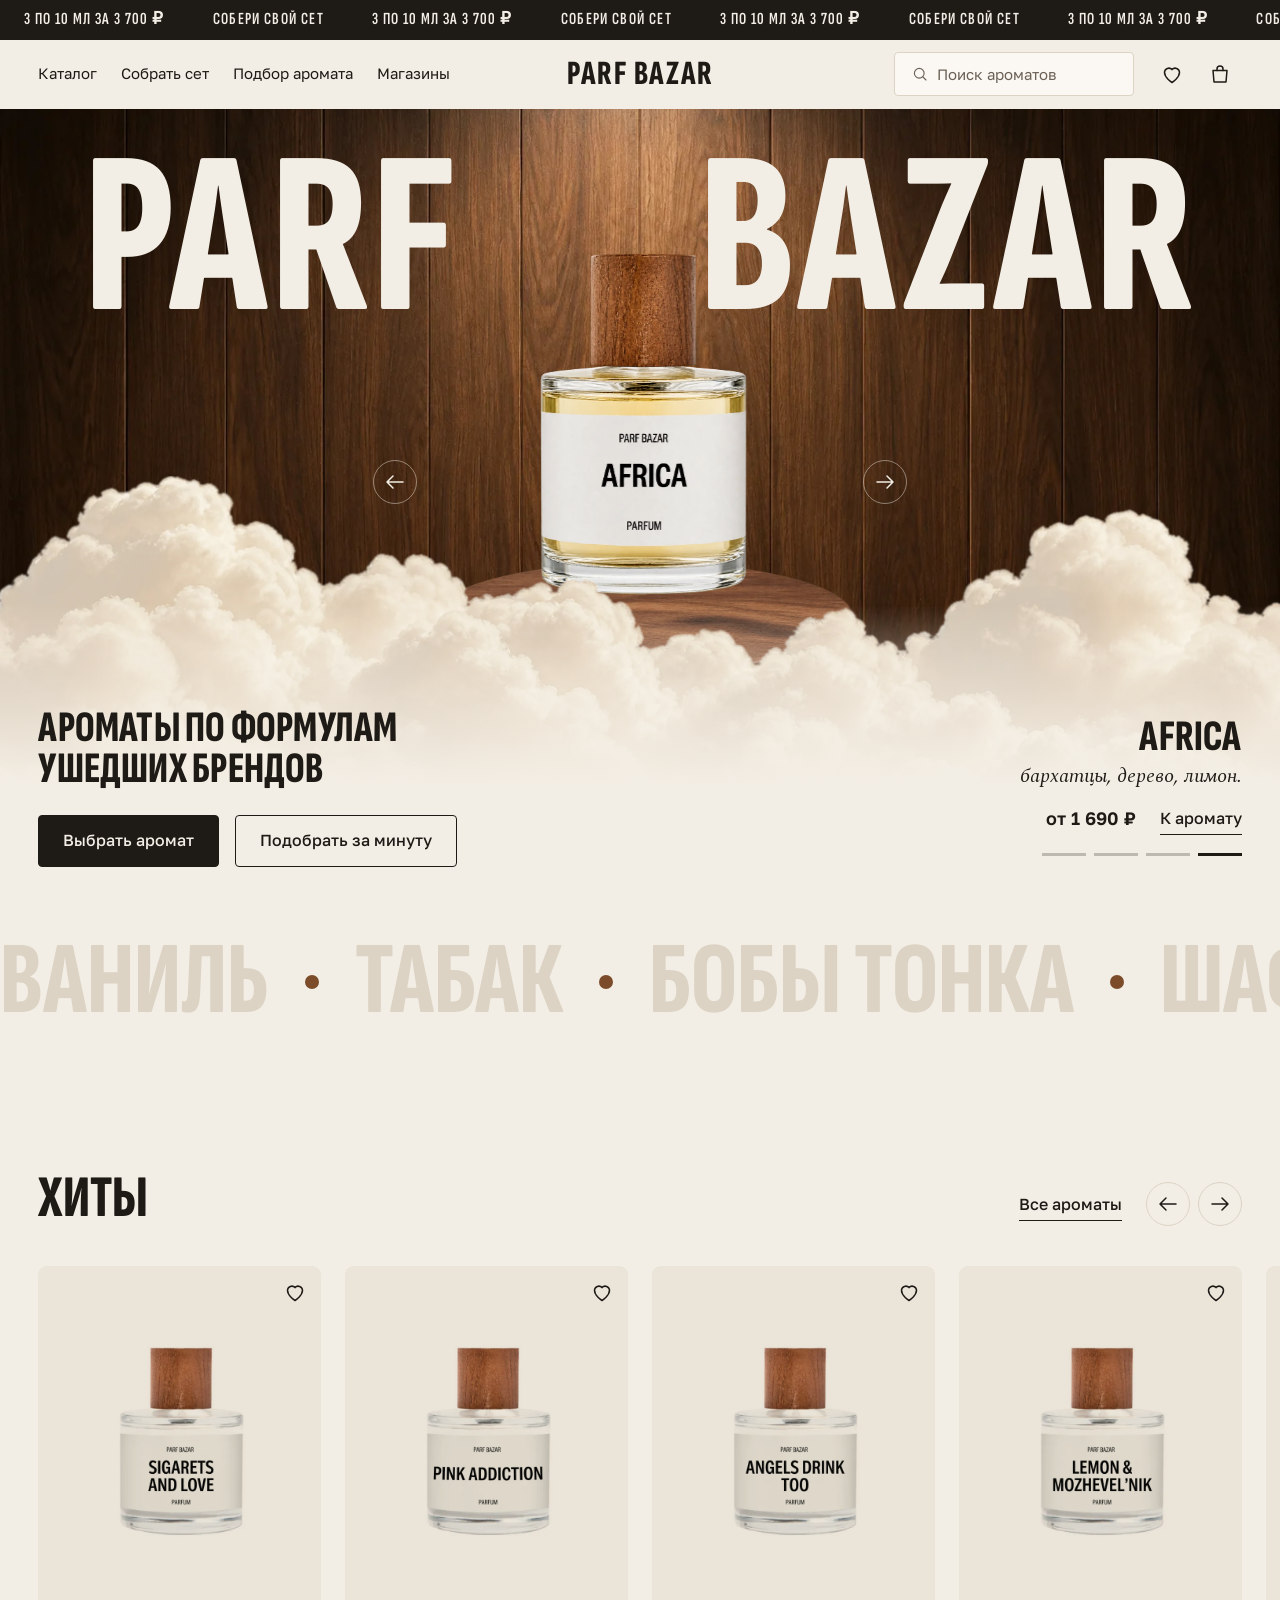
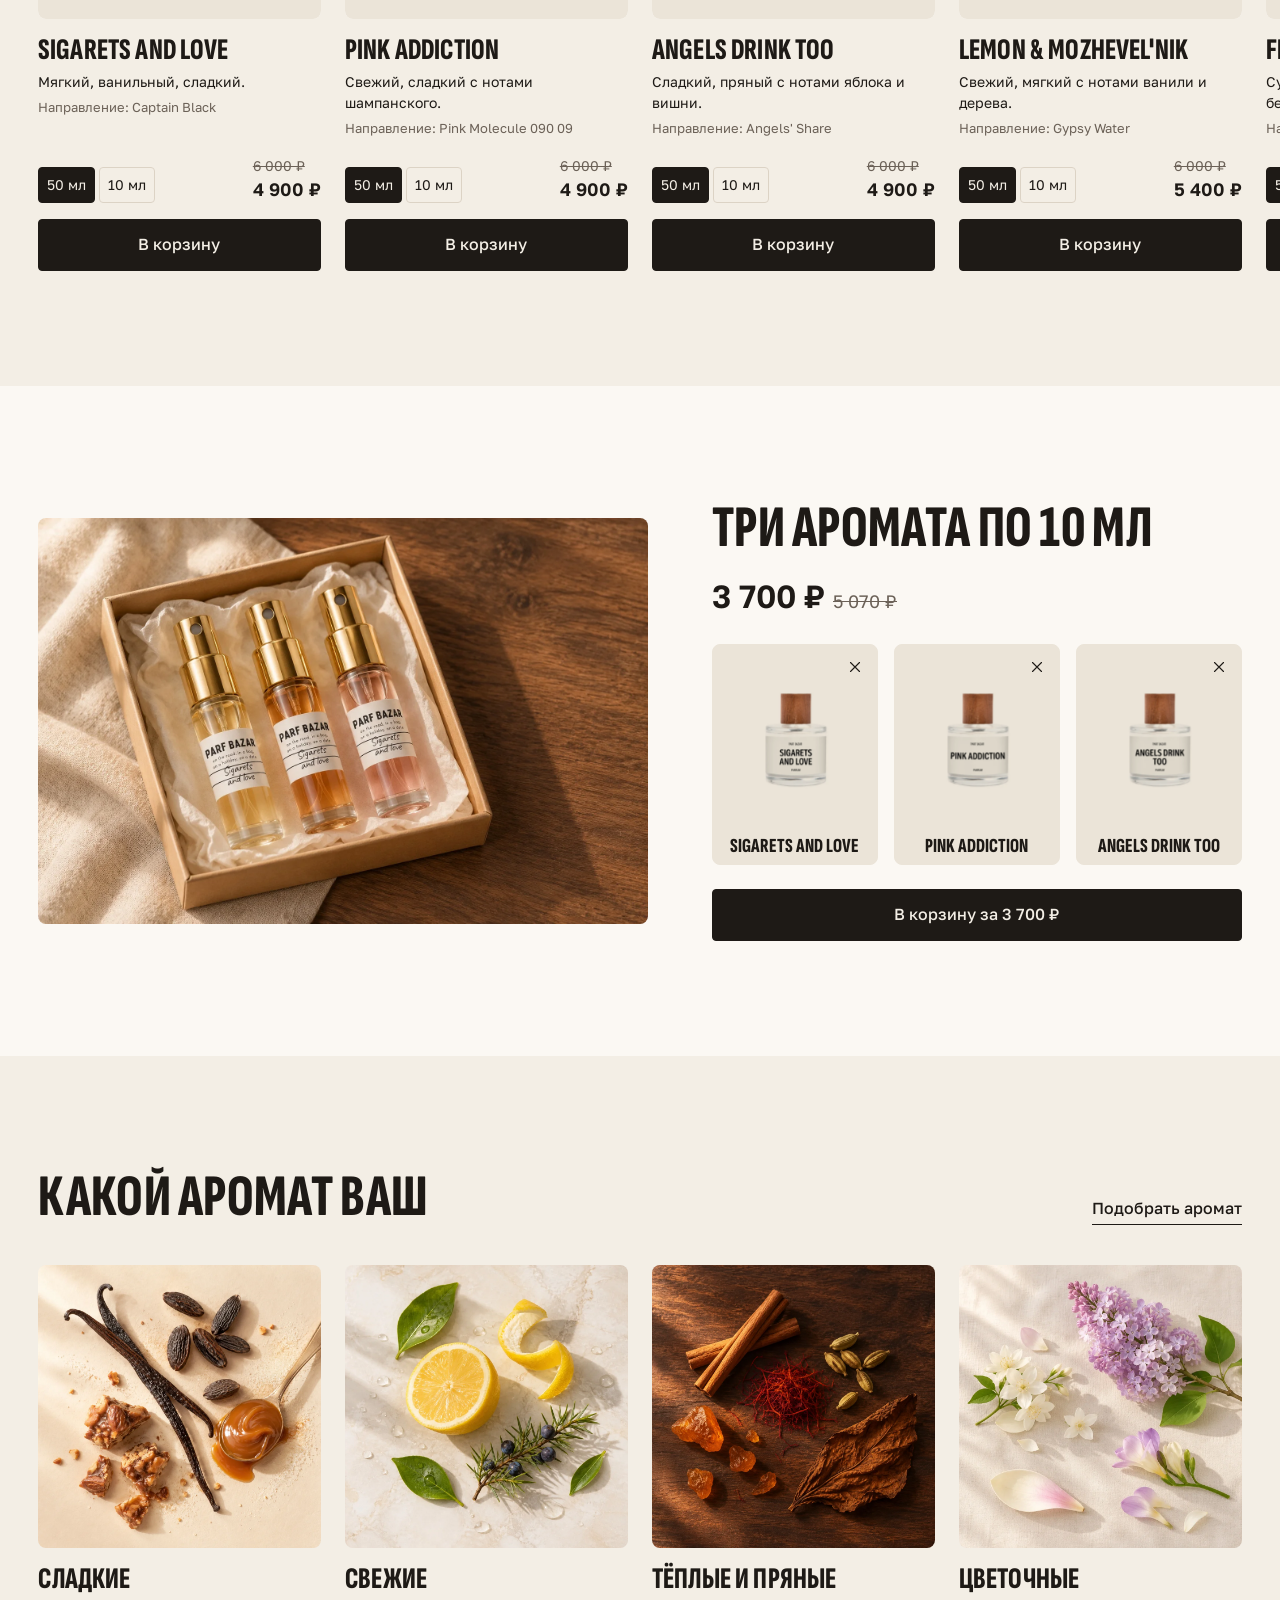
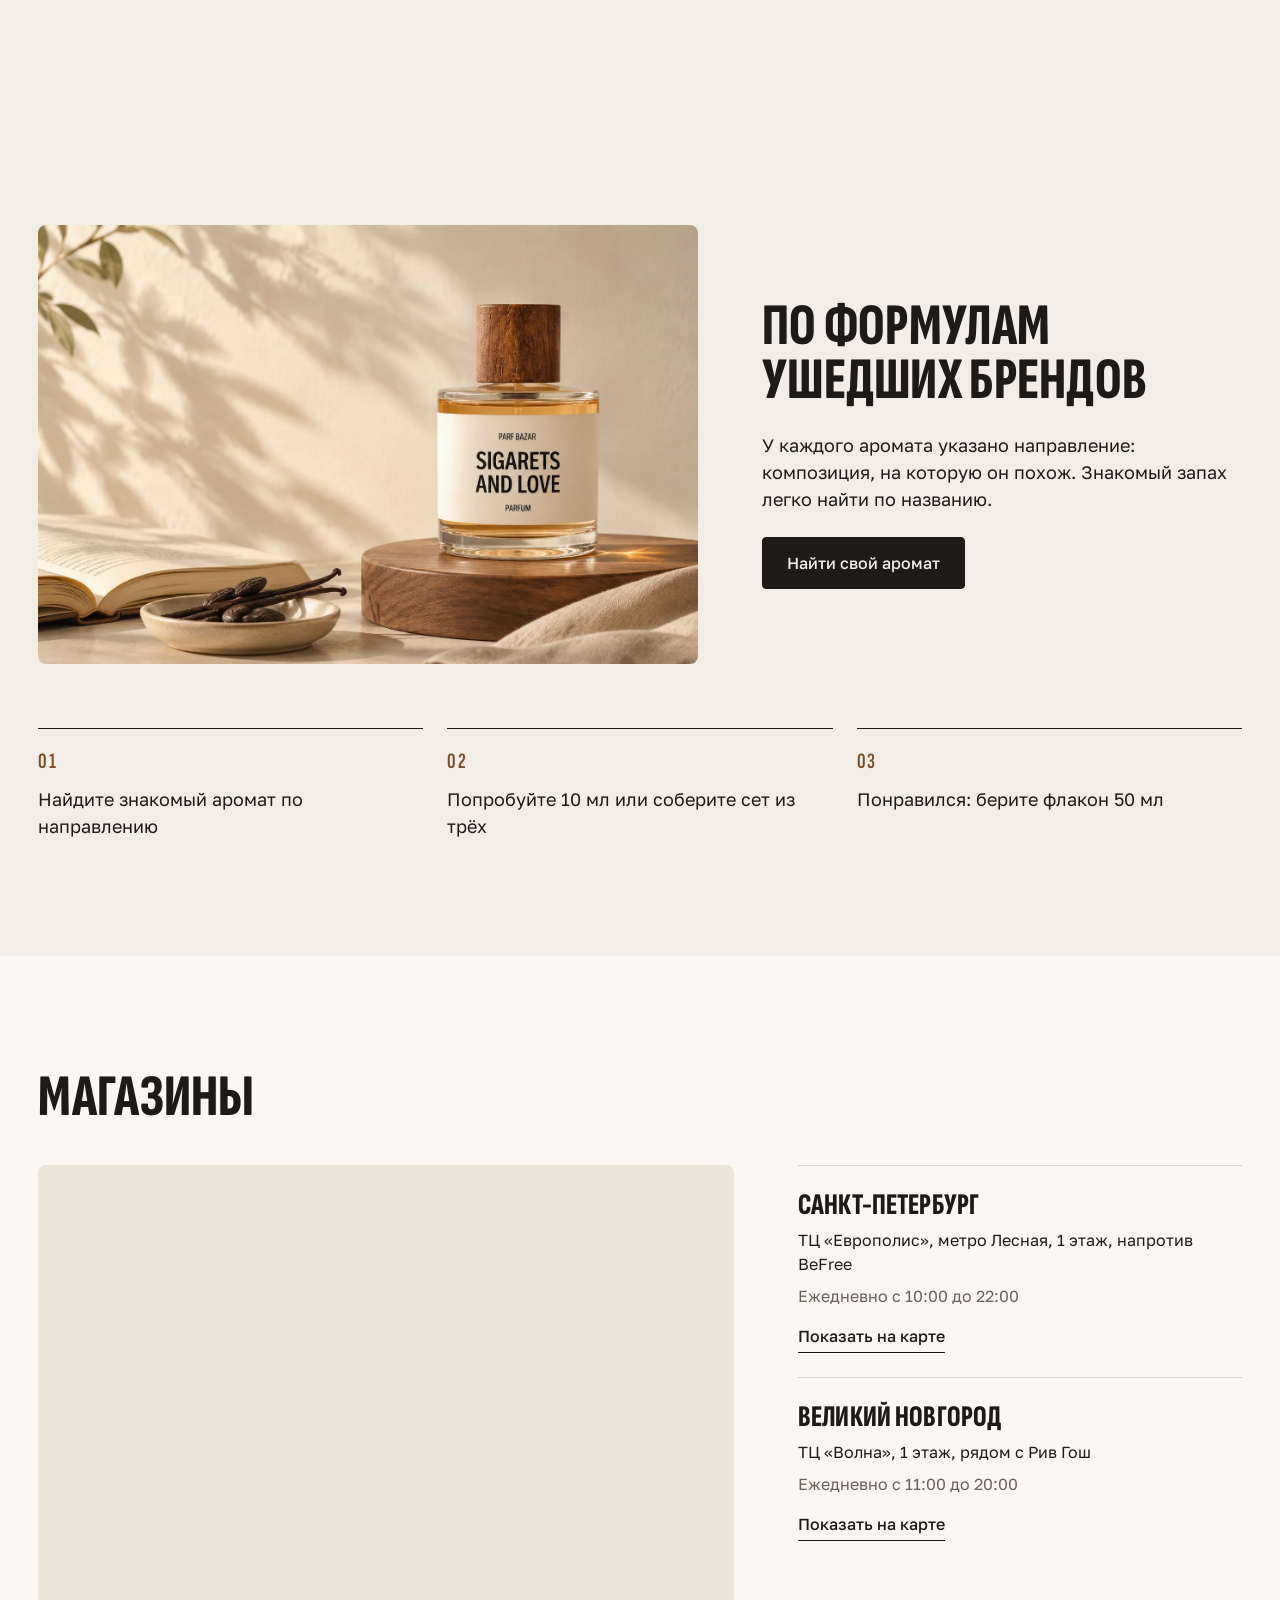
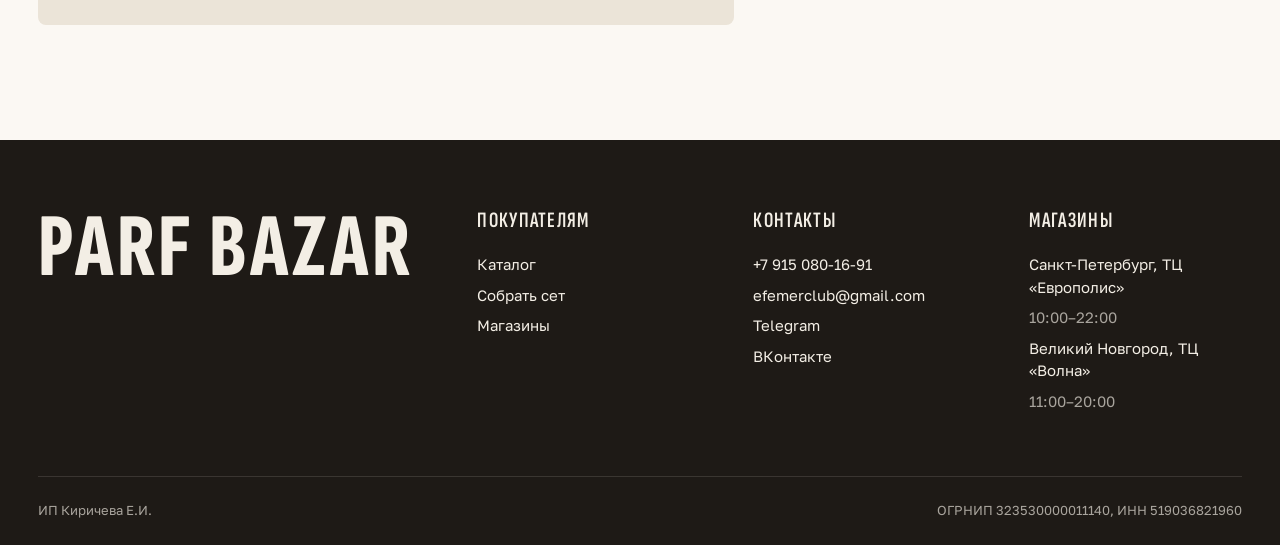
==== commit 08f66c72: "Первый экран: облака в высоком разрешении, перелистывание флаконов; карта магазинов; новогодняя верс" ====
--- a/index.html
+++ b/index.html
@@ -14,6 +14,8 @@
   <link rel="stylesheet" href="css/card.css?v=1">
   <link rel="stylesheet" href="css/blocks.css?v=1">
   <link rel="stylesheet" href="css/home.css?v=1">
+  <link rel="stylesheet" href="css/ny.css?v=1">
+  <script src="js/ny.js?v=1"></script>
   <script defer src="js/products-data.js?v=1"></script>
   <script defer src="js/store.js?v=1"></script>
   <script defer src="js/ui.js?v=1"></script>
@@ -102,13 +104,15 @@
           <img class="hero__bottle hero__bottle--active" src="img/gen/cut-sigarets.webp" alt="Флакон Sigarets and love" width="751" height="1200" fetchpriority="high">
         </div>
       </div>
-      <img class="hero__clouds" src="img/gen/clouds.webp" alt="" width="1536" height="955">
+      <img class="hero__clouds" src="img/gen/clouds.webp" alt="" width="2880" height="1232">
+      <button class="icon-button hero__arrow hero__arrow--prev" type="button" data-hero-step="-1" aria-label="Предыдущий аромат">
+        <svg class="icon" aria-hidden="true"><use href="#arrow-left"></use></svg>
+      </button>
+      <button class="icon-button hero__arrow hero__arrow--next" type="button" data-hero-step="1" aria-label="Следующий аромат">
+        <svg class="icon" aria-hidden="true"><use href="#arrow-right"></use></svg>
+      </button>
       <div class="hero__fade" aria-hidden="true"></div>
       <div class="container hero__content">
-        <ul class="hero__facts">
-          <li class="hero__fact"><span class="hero__fact-value">85</span><span>ароматов</span></li>
-          <li class="hero__fact hero__fact--end"><span class="hero__fact-value">10 и 50</span><span>миллилитров</span></li>
-        </ul>
         <div class="hero__bottom">
           <div class="hero__intro">
             <h1 class="title hero__title">Ароматы по формулам ушедших брендов</h1>
@@ -213,18 +217,20 @@
         </div>
         <div class="stores">
           <div class="stores__media" data-reveal="0">
-            <img class="stores__image" src="img/gen/store.webp" alt="Стенд Parf Bazar в торговом центре" width="1536" height="1024" loading="lazy">
+            <div class="stores__map" data-map></div>
           </div>
           <ul class="stores__list">
             <li class="stores__item" data-reveal="1">
               <h3 class="title title--size_h3">Санкт-Петербург</h3>
               <p>ТЦ «Европолис», метро Лесная, 1&nbsp;этаж, напротив BeFree</p>
               <p class="muted">Ежедневно с 10:00 до 22:00</p>
+              <button class="link stores__show" type="button" data-map-store="0">Показать на карте</button>
             </li>
             <li class="stores__item" data-reveal="2">
               <h3 class="title title--size_h3">Великий Новгород</h3>
               <p>ТЦ «Волна», 1&nbsp;этаж, рядом с Рив Гош</p>
               <p class="muted">Ежедневно с 11:00 до 20:00</p>
+              <button class="link stores__show" type="button" data-map-store="1">Показать на карте</button>
             </li>
           </ul>
         </div>
--- a/css/home.css
+++ b/css/home.css
@@ -5,14 +5,21 @@
 .hero {
   --hero-height: min(100svh - (var(--header-height) + var(--header-search-height, 0px)) - 34px, 900px);
   --bottle-height: calc(var(--hero-height) * 0.54);
-  --stage-bottom: calc(var(--hero-height) * 0.3);
-  --clouds-height: calc(var(--hero-height) * 0.38);
+  --stage-bottom: calc(var(--hero-height) * 0.34);
+  --clouds-height: calc(var(--hero-height) * 0.54);
   position: relative;
   height: var(--hero-height);
   min-height: 600px;
   overflow: hidden;
   background: var(--color-wood-dark) url("../img/gen/hero-wall.webp") center / cover;
   color: var(--color-paper);
+  cursor: grab;
+  /* Свайп вбок листает флаконы, прокрутка страницы вверх и вниз остаётся за браузером. */
+  touch-action: pan-y;
+}
+
+.hero--dragging {
+  cursor: grabbing;
 }
 
 /* Название бренда: слова расходятся от центра, между ними встаёт флакон. */
@@ -31,6 +38,7 @@
   letter-spacing: 0.01em;
   text-transform: uppercase;
   white-space: nowrap;
+  user-select: none;
   transform: translate3d(calc(var(--hero-mx, 0) * -10px), calc(var(--hero-shift, 0) * 0.1px), 0);
 }
 
@@ -104,7 +112,6 @@
   object-fit: cover;
   object-position: 50% 0;
   pointer-events: none;
-  transform: translate3d(0, calc(var(--hero-shift, 0) * -0.12px), 0);
   animation: hero-clouds 26s ease-in-out infinite alternate;
 }
 
@@ -114,9 +121,27 @@
   right: 0;
   bottom: 0;
   left: 0;
-  height: calc(var(--clouds-height) * 0.62);
-  background: linear-gradient(to bottom, transparent, var(--color-paper) 78%);
+  height: calc(var(--clouds-height) * 0.7);
+  background: linear-gradient(to bottom, transparent, var(--color-paper) 60%);
   pointer-events: none;
+}
+
+/* Стрелки по бокам от флакона. */
+.hero__arrow {
+  position: absolute;
+  top: calc(var(--hero-height) * 0.44);
+  z-index: 1;
+  border: 1px solid rgba(243, 238, 229, 0.45);
+  color: var(--color-paper);
+  transition: background-color var(--transition), border-color var(--transition), color var(--transition);
+}
+
+.hero__arrow--prev {
+  left: calc(50% - var(--bottle-height) * 0.62);
+}
+
+.hero__arrow--next {
+  right: calc(50% - var(--bottle-height) * 0.62);
 }
 
 .hero__content {
@@ -126,36 +151,6 @@
   justify-content: flex-end;
   height: 100%;
   padding-block: var(--space-xl);
-}
-
-.hero__facts {
-  display: flex;
-  justify-content: space-between;
-  gap: var(--space-l);
-  margin-bottom: auto;
-  padding-top: calc(var(--hero-height) * 0.4);
-  animation: hero-fade-up 0.9s var(--ease-out) 0.7s both;
-}
-
-.hero__fact {
-  display: flex;
-  flex-direction: column;
-  gap: var(--space-xs);
-  padding-top: var(--space-m);
-  border-top: 1px solid rgba(243, 238, 229, 0.45);
-  font-size: 15px;
-}
-
-.hero__fact--end {
-  align-items: flex-end;
-}
-
-.hero__fact-value {
-  font-family: var(--font-display);
-  font-size: 56px;
-  font-weight: 800;
-  line-height: 0.9;
-  text-transform: uppercase;
 }
 
 .hero__bottom {
@@ -266,6 +261,12 @@
 }
 
 @media (hover: hover) {
+  .hero__arrow:hover {
+    border-color: var(--color-paper);
+    background: var(--color-paper);
+    color: var(--color-ink);
+  }
+
   .hero__name:hover {
     color: var(--color-wood);
   }
@@ -316,12 +317,6 @@
 @keyframes hero-dot {
   to {
     transform: scaleX(1);
-  }
-}
-
-@media (max-width: 1024px) {
-  .hero__facts {
-    display: none;
   }
 }
 
@@ -330,8 +325,8 @@
   .hero {
     --hero-height: clamp(540px, 100svh - (var(--header-height) + var(--header-search-height, 0px)) - 34px - var(--tabbar-height, 0px), 760px);
     --bottle-height: calc(var(--hero-height) * 0.44);
-    --stage-bottom: calc(var(--hero-height) * 0.41);
-    --clouds-height: calc(var(--hero-height) * 0.46);
+    --stage-bottom: calc(var(--hero-height) * 0.43);
+    --clouds-height: calc(var(--hero-height) * 0.52);
     min-height: 0;
   }
 
@@ -344,8 +339,16 @@
   }
 
   .hero__clouds {
-    left: -40%;
-    width: 180%;
+    left: -50%;
+    width: 200%;
+  }
+
+  .hero__arrow--prev {
+    left: var(--gutter);
+  }
+
+  .hero__arrow--next {
+    right: var(--gutter);
   }
 
   .hero__content {
@@ -428,7 +431,6 @@
 .notes-line {
   overflow: hidden;
   padding-block: var(--space-l);
-  border-bottom: 1px solid var(--color-line);
 }
 
 .notes-line__track {
@@ -628,6 +630,10 @@
   .mood {
     gap: var(--space-s);
   }
+
+  .mood__label {
+    font-size: 24px;
+  }
 }
 
 /* О формулах */
@@ -724,8 +730,21 @@
   border-radius: var(--radius-m);
 }
 
-.stores__image {
+.stores__map {
   width: 100%;
+  height: 460px;
+  background: var(--color-tile);
+}
+
+.stores__show {
+  align-self: flex-start;
+  margin-top: var(--space-xs);
+}
+
+@media (max-width: 768px) {
+  .stores__map {
+    height: 340px;
+  }
 }
 
 .stores__list {
--- a/css/ny.css
+++ b/css/ny.css
@@ -0,0 +1,221 @@
+/* Новогодняя тема: всё под классом .theme-ny на <html>, его ставит js/ny.js по ?ny=1.
+   Без класса файл ничего не меняет. Цвета матовые: сайт без свечений и ореолов. */
+
+.theme-ny {
+  --color-ny-red: #8a2c24;
+  --color-ny-green: #2f4a37;
+  --color-ny-bulb-red: #a8453a;
+  --color-ny-bulb-amber: #c98f3e;
+  --color-ny-bulb-green: #557253;
+  --color-ny-bulb-milk: #ece2cc;
+  --color-ny-wire: #3b322a;
+  --color-ny-snow: rgba(255, 255, 255, 0.95);
+  --color-ny-snow-edge: rgba(107, 97, 87, 0.3);
+
+  --ny-top-height: 36px;
+  --ny-side-width: 30px;
+  /* Поле между краем окна и содержимым: контейнер не шире --container, внутри у него отступ --gutter. */
+  --ny-side-field: calc((100vw - min(100vw, var(--container))) / 2 + var(--gutter));
+}
+
+/* Акценты в цвете */
+
+.theme-ny .ticker {
+  background: var(--color-ny-red);
+}
+
+.theme-ny .card__badge {
+  background: var(--color-ny-green);
+}
+
+.theme-ny .set-progress__dot {
+  border-color: var(--color-ny-red);
+}
+
+.theme-ny .set-progress__dot--filled {
+  background: var(--color-ny-red);
+}
+
+/* Гирлянды */
+
+.ny-garland {
+  overflow: hidden;
+  pointer-events: none;
+}
+
+.ny-garland__svg {
+  display: block;
+  max-width: none;
+}
+
+/* Горизонтальная висит под шапкой и едет вместе с ней, когда шапка прилипает. */
+.ny-garland--top {
+  position: absolute;
+  top: 100%;
+  right: 0;
+  left: 0;
+  height: var(--ny-top-height);
+}
+
+.ny-garland--top .ny-garland__svg {
+  width: auto;
+  height: 100%;
+}
+
+/* Боковые живут в полях у краёв окна; под шапкой, чтобы не спорить с ней, но над содержимым. */
+.ny-garland--side {
+  position: fixed;
+  top: 0;
+  bottom: 0;
+  z-index: calc(var(--z-header) - 1);
+  display: none;
+  width: var(--ny-side-width);
+}
+
+.ny-garland--side .ny-garland__svg {
+  width: 100%;
+  height: auto;
+}
+
+.ny-garland--left {
+  left: clamp(2px, var(--ny-side-field) - var(--ny-side-width) - 6px, 28px);
+}
+
+/* Правая та же гирлянда в зеркале: лампочки смотрят внутрь страницы. */
+.ny-garland--right {
+  right: clamp(2px, var(--ny-side-field) - var(--ny-side-width) - 6px, 28px);
+  transform: scaleX(-1);
+}
+
+@media (min-width: 1280px) {
+  .ny-garland--side {
+    display: block;
+  }
+}
+
+.ny-garland__wire {
+  fill: none;
+  stroke: var(--color-ny-wire);
+  stroke-width: 1.2;
+  stroke-linecap: round;
+}
+
+.ny-garland__cap {
+  fill: var(--color-ny-wire);
+}
+
+.ny-garland__shine {
+  fill: #fff;
+  opacity: 0.22;
+}
+
+.ny-garland__bulb {
+  animation: ny-twinkle 3.4s ease-in-out infinite alternate;
+}
+
+.ny-garland__bulb--group_2 {
+  animation-duration: 4.3s;
+}
+
+.ny-garland__bulb--group_3 {
+  animation-duration: 5.6s;
+}
+
+.ny-garland__bulb--red .ny-garland__glass {
+  fill: var(--color-ny-bulb-red);
+}
+
+.ny-garland__bulb--amber .ny-garland__glass {
+  fill: var(--color-ny-bulb-amber);
+}
+
+.ny-garland__bulb--green .ny-garland__glass {
+  fill: var(--color-ny-bulb-green);
+}
+
+.ny-garland__bulb--milk .ny-garland__glass {
+  fill: var(--color-ny-bulb-milk);
+}
+
+@keyframes ny-twinkle {
+  0%,
+  35% {
+    opacity: 1;
+  }
+
+  100% {
+    opacity: 0.45;
+  }
+}
+
+/* Еловые ветки выглядывают из верхних углов ореховой стены первого экрана.
+   Слой стоит первым в .hero: название бренда, флакон и тексты лежат поверх веток.
+   Одна картинка на оба угла: левый угол берёт её левую часть, правый правую. */
+
+.ny-branches {
+  position: absolute;
+  top: 0;
+  right: 0;
+  left: 0;
+  pointer-events: none;
+}
+
+.ny-branches__corner {
+  position: absolute;
+  top: 0;
+  width: clamp(150px, 22vw, 400px);
+  aspect-ratio: 645 / 463;
+  background: url("../img/gen/ny-branches.webp") no-repeat;
+  background-size: calc(100% / 0.42) auto;
+  animation: ny-branches 1s var(--ease-out) 0.6s both;
+}
+
+/* Внутренний край обрезанной картинки растворяется, иначе ветки обрываются ровной линией. */
+.ny-branches__corner--left {
+  left: 0;
+  background-position: left top;
+  mask-image: linear-gradient(to right, #000 62%, transparent 96%);
+}
+
+.ny-branches__corner--right {
+  right: 0;
+  background-position: right top;
+  mask-image: linear-gradient(to left, #000 62%, transparent 96%);
+}
+
+@keyframes ny-branches {
+  from {
+    opacity: 0;
+    transform: translateY(-16px);
+  }
+}
+
+/* Снег */
+
+.ny-snow {
+  position: fixed;
+  inset: 0;
+  z-index: calc(var(--z-header) + 1);
+  width: 100%;
+  height: 100%;
+  pointer-events: none;
+}
+
+@media (max-width: 768px) {
+  .theme-ny {
+    --ny-top-height: 26px;
+  }
+}
+
+@media (max-width: 480px) {
+  .ny-branches__corner {
+    width: 32vw;
+  }
+}
+
+@media (prefers-reduced-motion: reduce) {
+  .ny-garland__bulb,
+  .ny-branches__corner {
+    animation: none;
+  }
+}
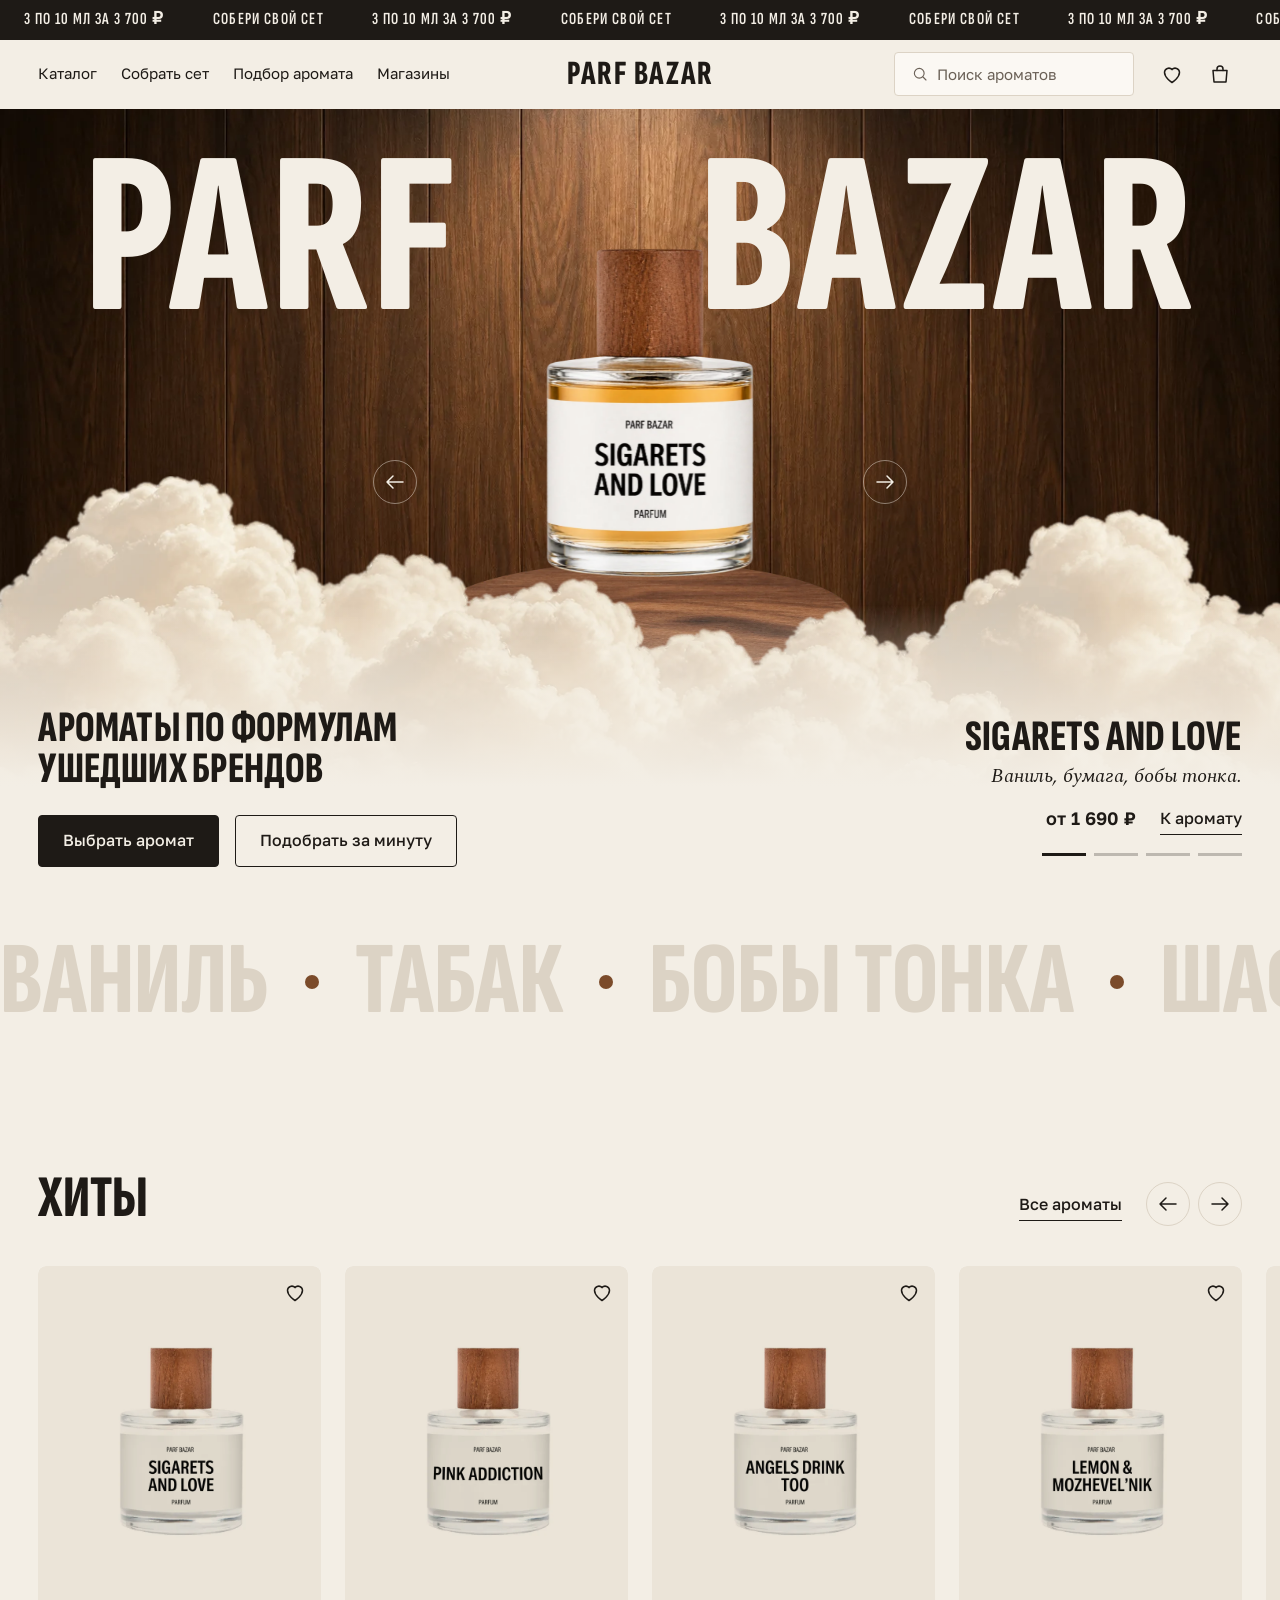
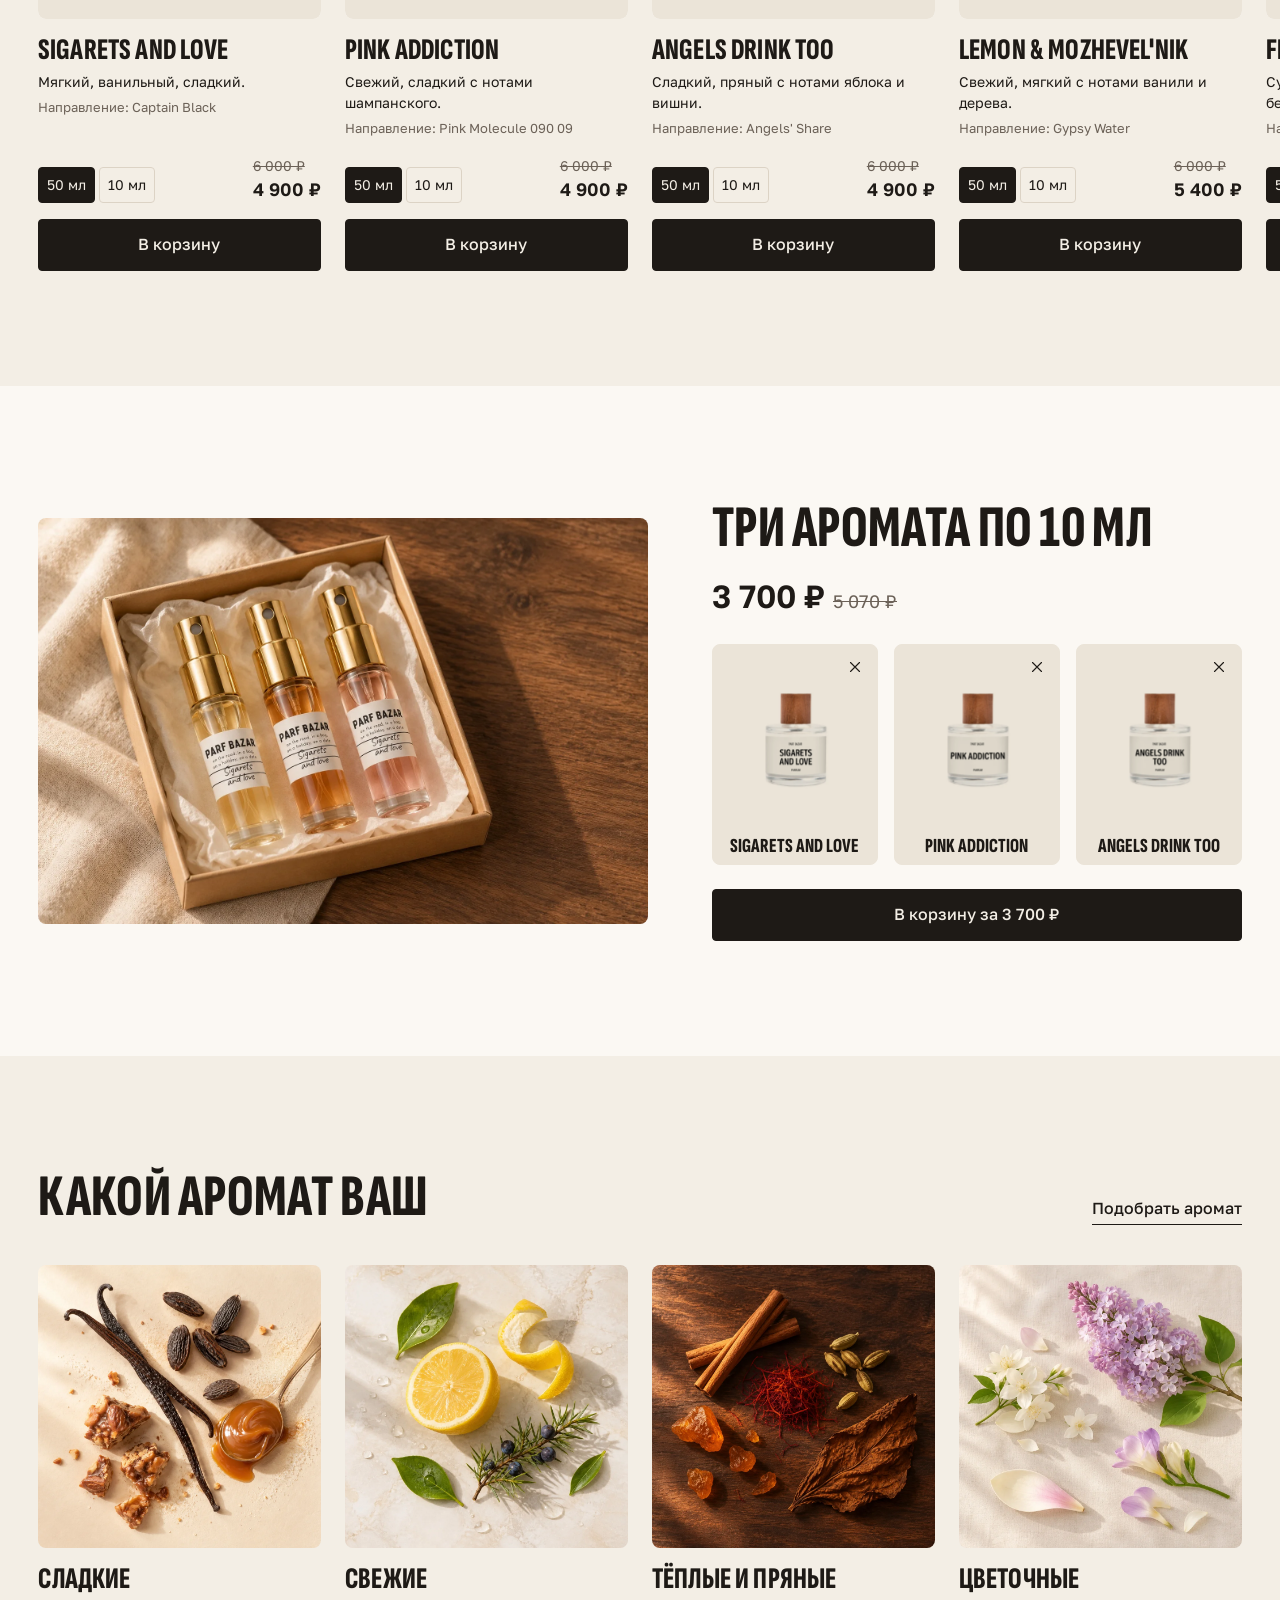
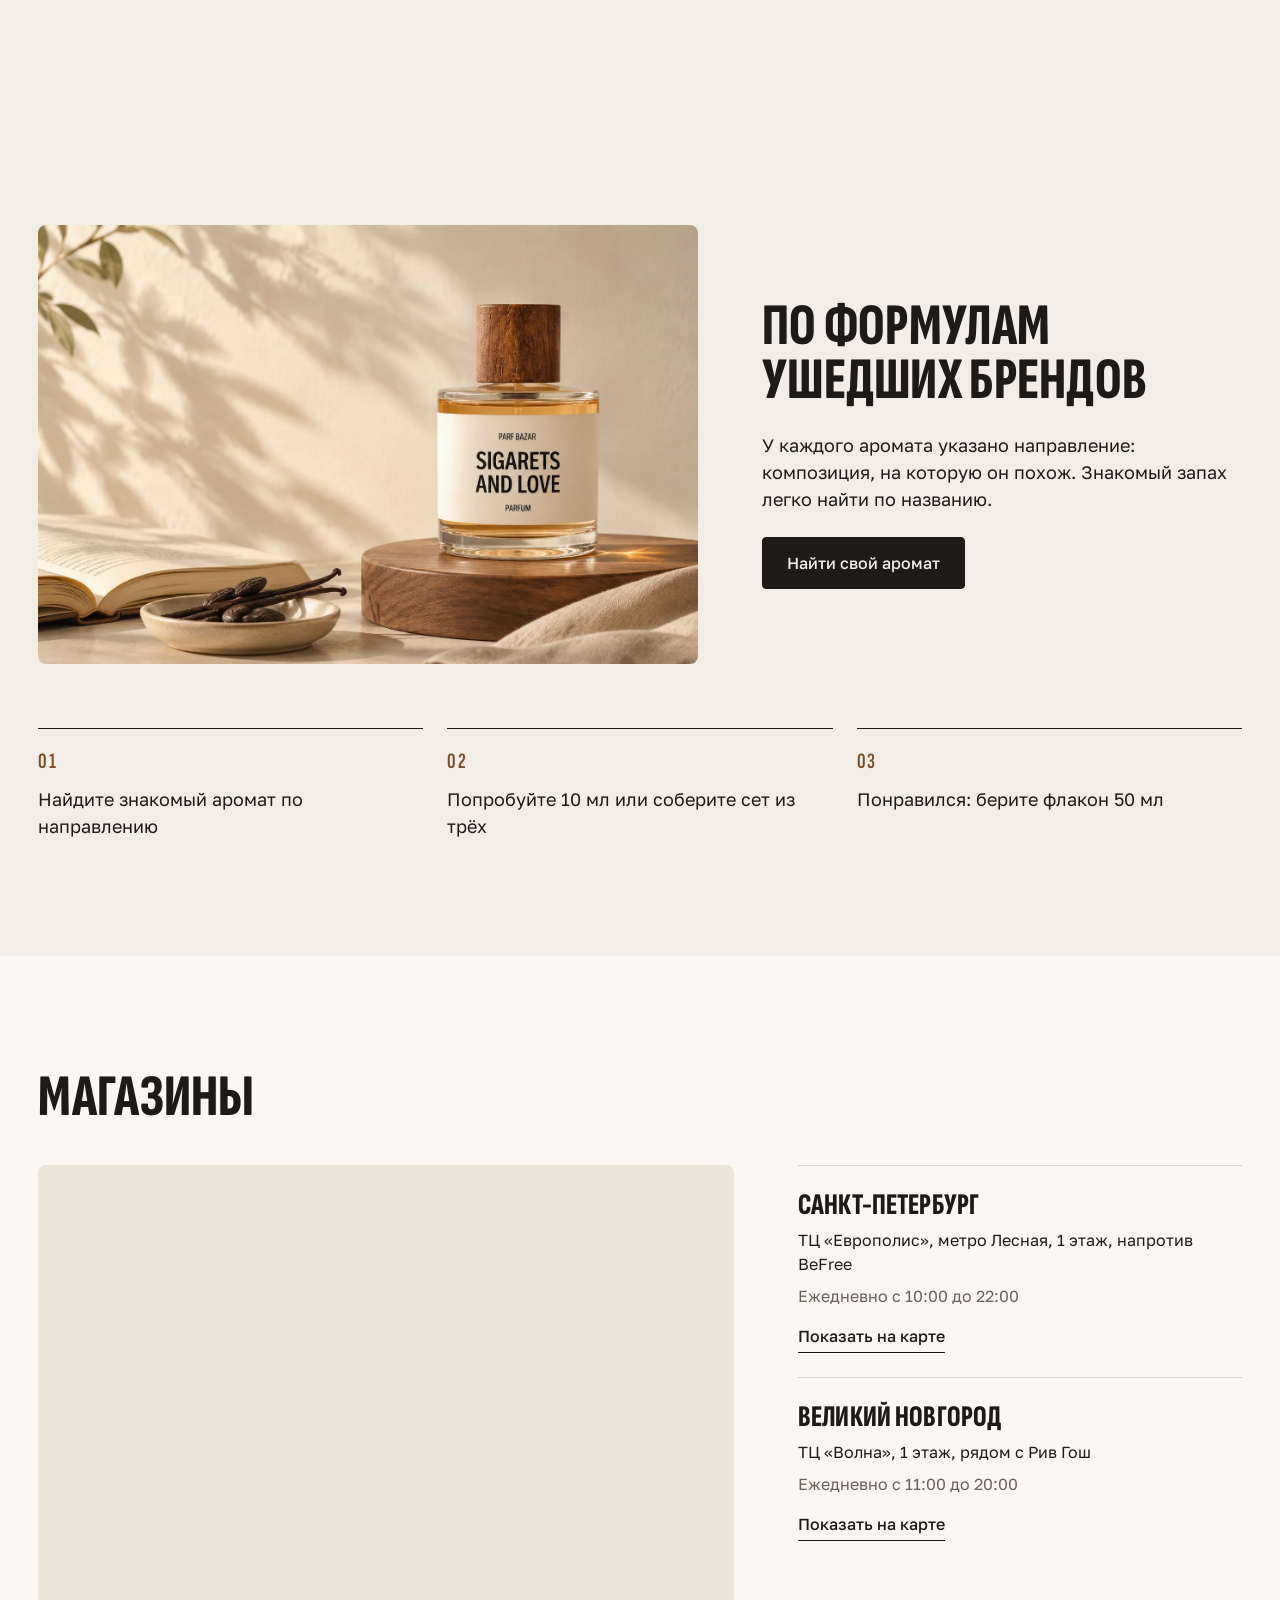
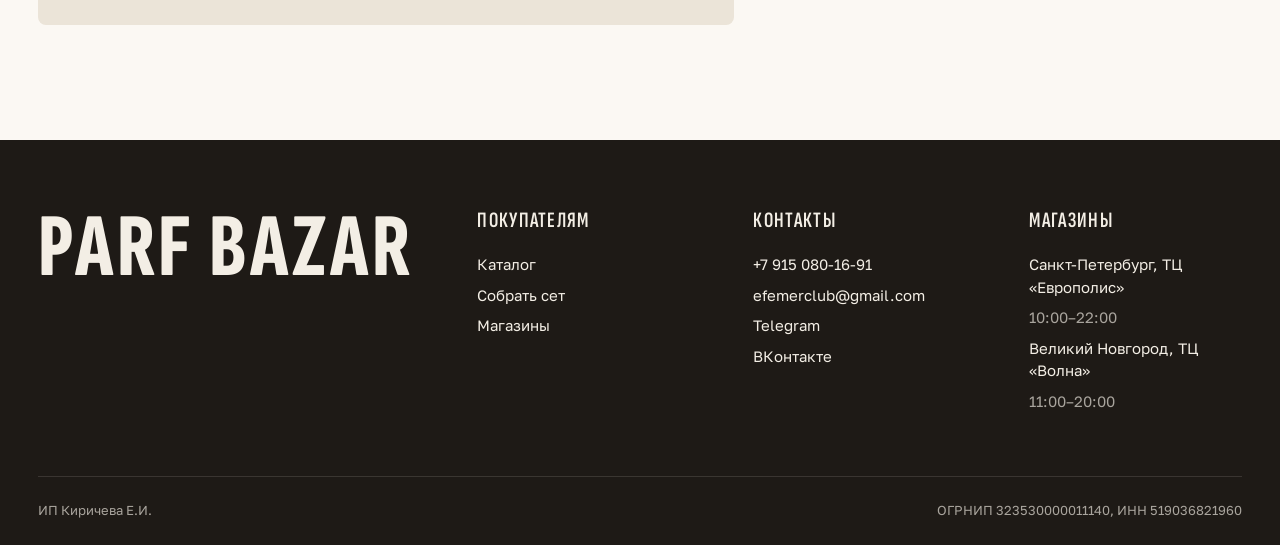
==== commit 2aedf25a: "Карта магазинов: масштаб колесом мыши" ====
--- a/index.html
+++ b/index.html
@@ -8,21 +8,21 @@
   <link rel="preconnect" href="https://fonts.googleapis.com">
   <link rel="preconnect" href="https://fonts.gstatic.com" crossorigin>
   <link rel="stylesheet" href="https://fonts.googleapis.com/css2?family=Golos+Text:wght@400;500;600&family=Sofia+Sans+Extra+Condensed:wght@600;800&family=Spectral:ital@0;1&display=swap">
-  <link rel="stylesheet" href="css/base.css?v=1">
-  <link rel="stylesheet" href="css/chrome.css?v=1">
-  <link rel="stylesheet" href="css/shell.css?v=1">
-  <link rel="stylesheet" href="css/card.css?v=1">
-  <link rel="stylesheet" href="css/blocks.css?v=1">
-  <link rel="stylesheet" href="css/home.css?v=1">
-  <link rel="stylesheet" href="css/ny.css?v=1">
-  <script src="js/ny.js?v=1"></script>
-  <script defer src="js/products-data.js?v=1"></script>
-  <script defer src="js/store.js?v=1"></script>
-  <script defer src="js/ui.js?v=1"></script>
-  <script defer src="js/search.js?v=1"></script>
-  <script defer src="js/forms.js?v=1"></script>
-  <script defer src="js/quiz.js?v=1"></script>
-  <script defer src="js/home.js?v=1"></script>
+  <link rel="stylesheet" href="css/base.css?v=2">
+  <link rel="stylesheet" href="css/chrome.css?v=2">
+  <link rel="stylesheet" href="css/shell.css?v=2">
+  <link rel="stylesheet" href="css/card.css?v=2">
+  <link rel="stylesheet" href="css/blocks.css?v=2">
+  <link rel="stylesheet" href="css/home.css?v=2">
+  <link rel="stylesheet" href="css/ny.css?v=2">
+  <script src="js/ny.js?v=2"></script>
+  <script defer src="js/products-data.js?v=2"></script>
+  <script defer src="js/store.js?v=2"></script>
+  <script defer src="js/ui.js?v=2"></script>
+  <script defer src="js/search.js?v=2"></script>
+  <script defer src="js/forms.js?v=2"></script>
+  <script defer src="js/quiz.js?v=2"></script>
+  <script defer src="js/home.js?v=2"></script>
 </head>
 <body>
   <svg class="sprite" xmlns="http://www.w3.org/2000/svg" aria-hidden="true">
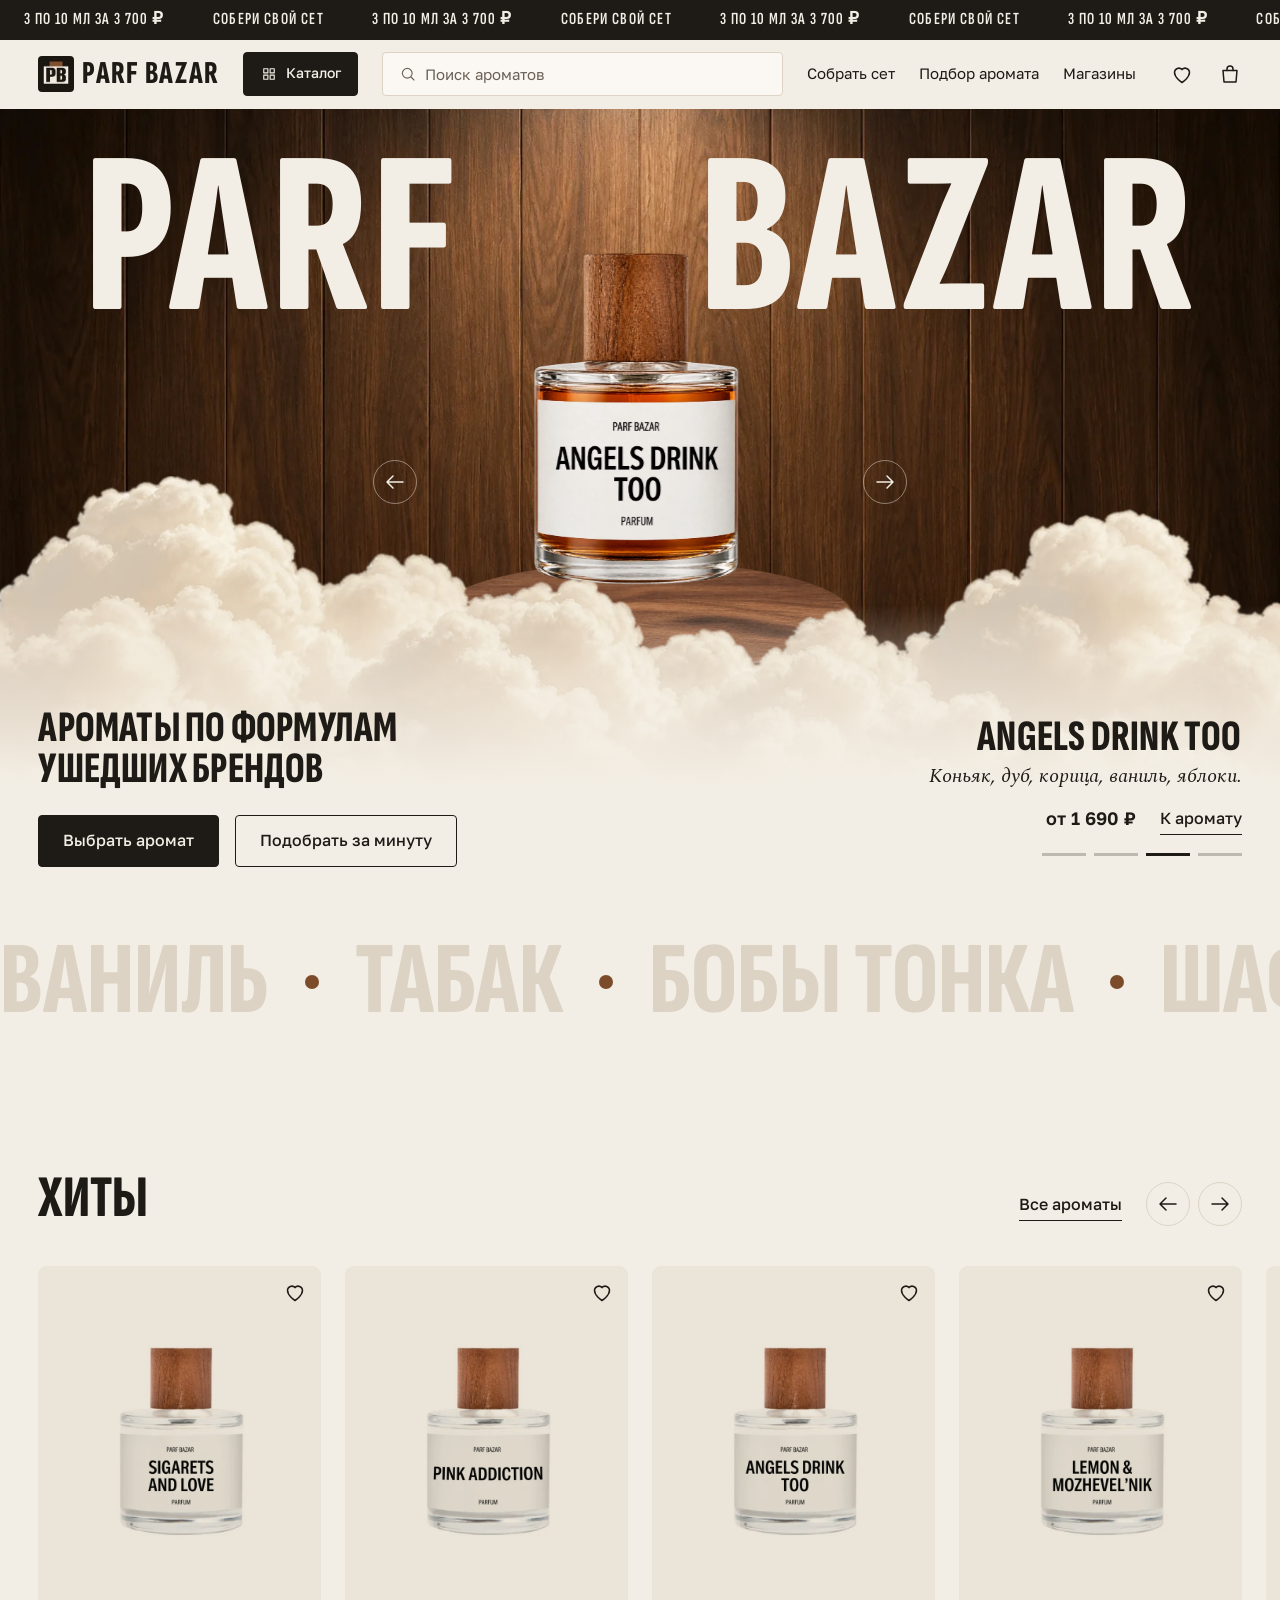
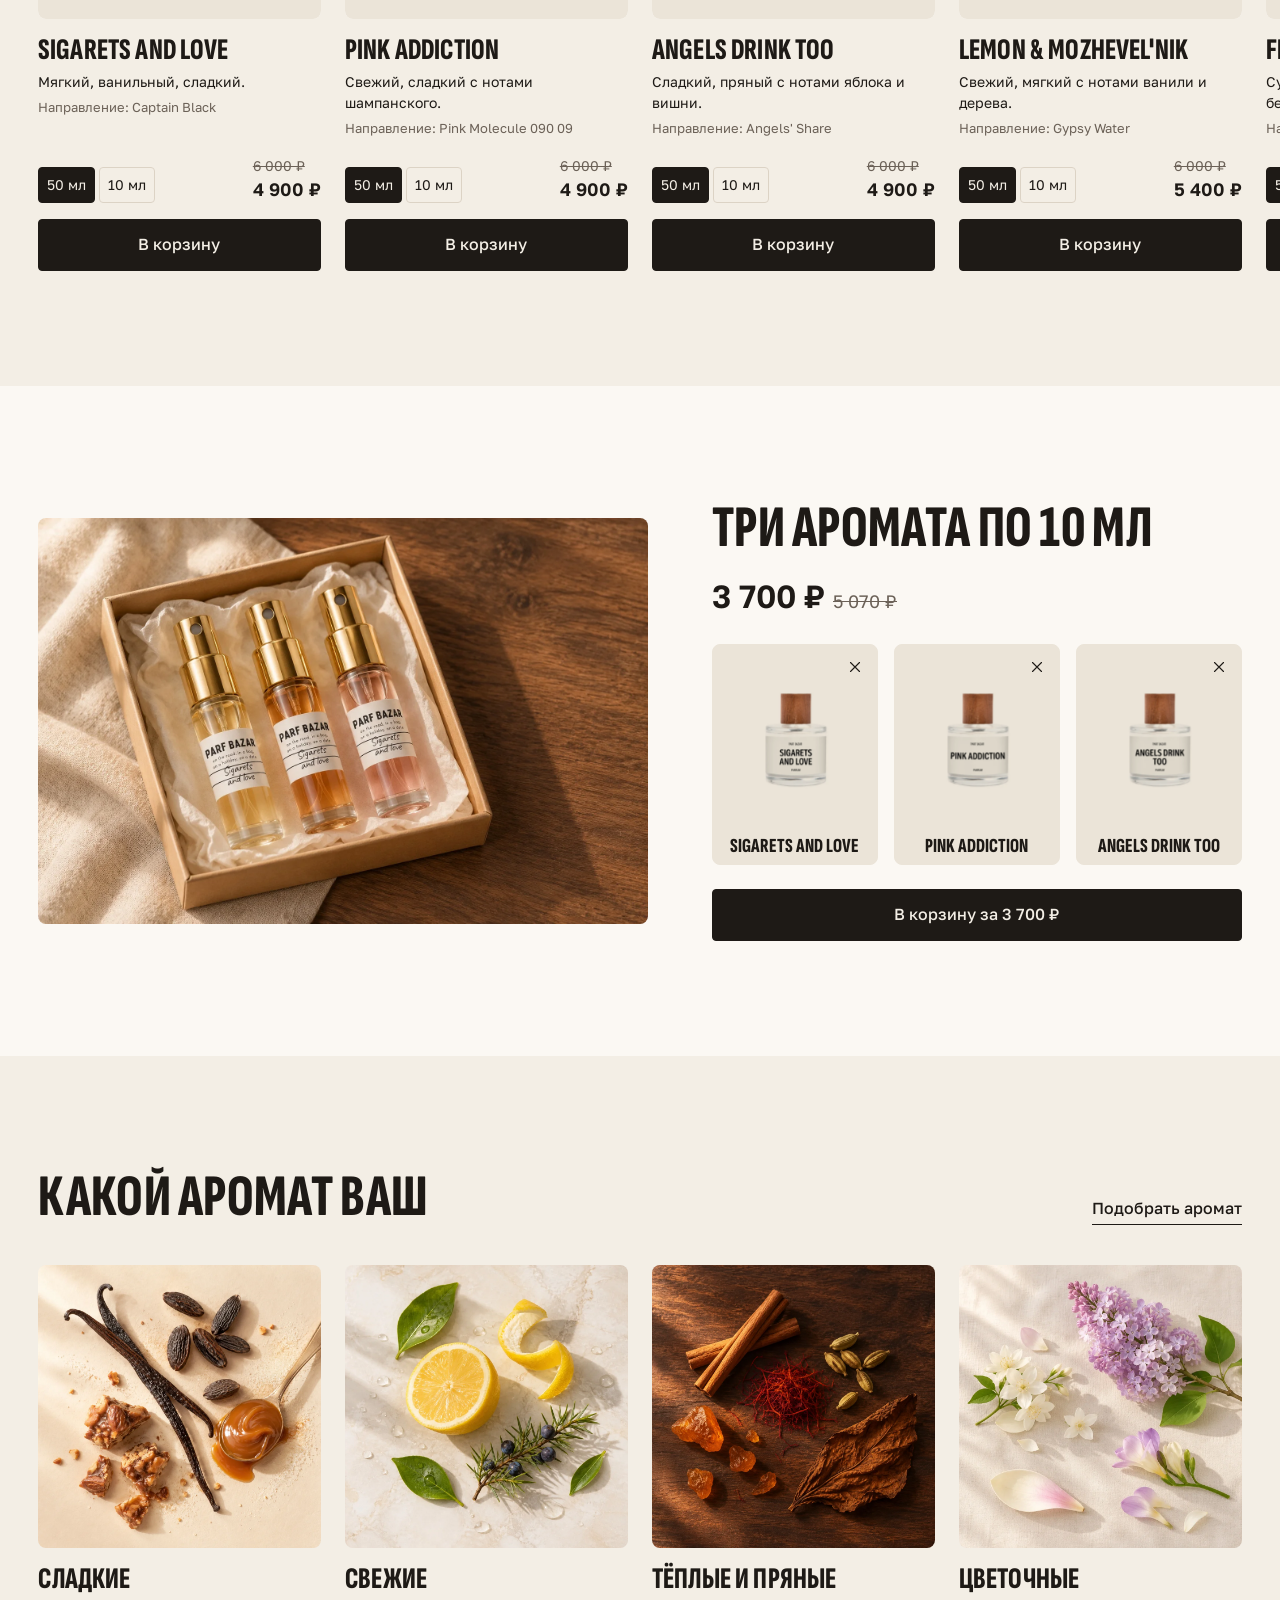
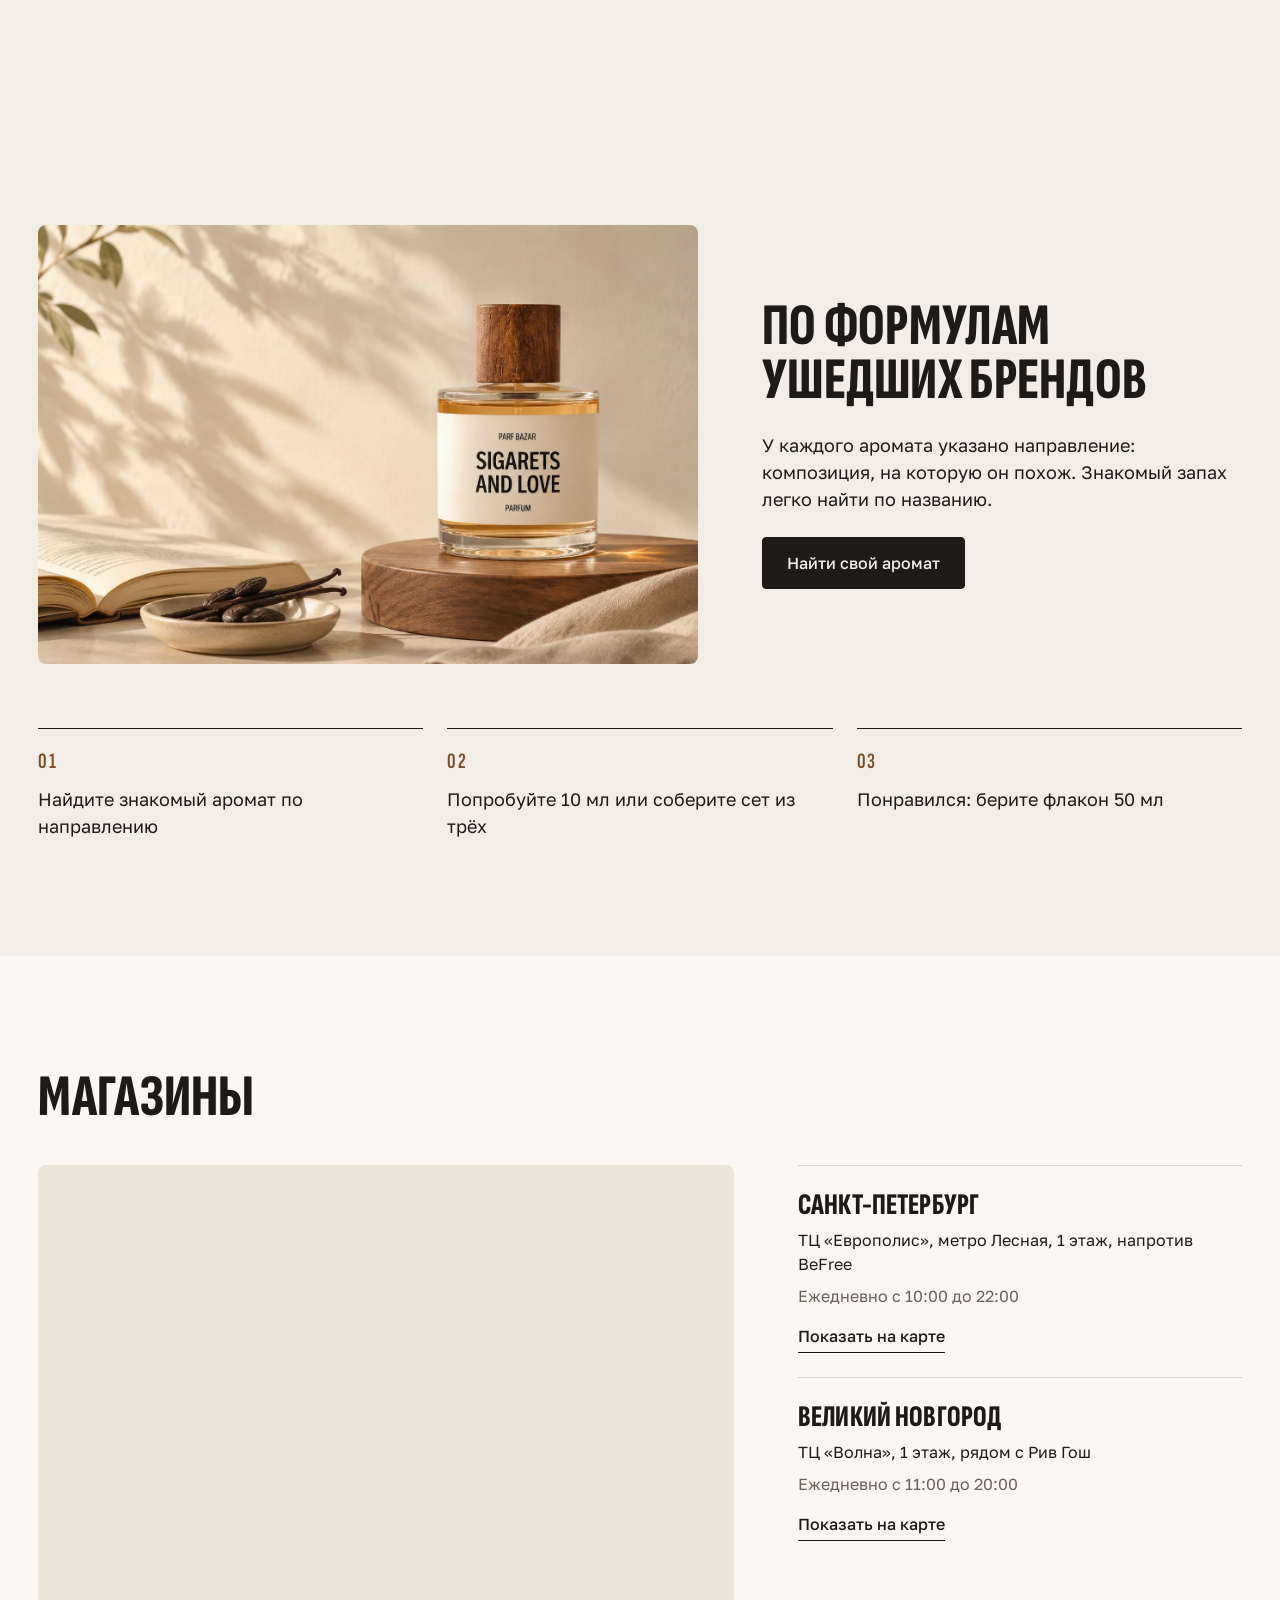
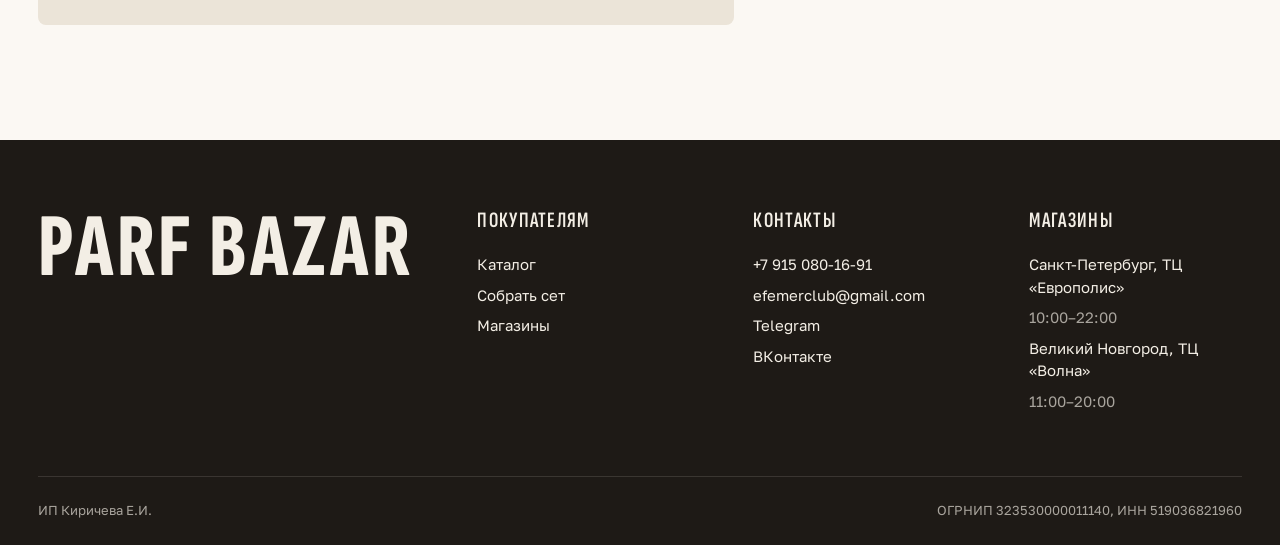
==== commit e9e495be: "Шапка магазина со знаком бренда, двухуровневое меню каталога, значки и картинка для ссылки" ====
--- a/index.html
+++ b/index.html
@@ -5,24 +5,37 @@
   <meta name="viewport" content="width=device-width, initial-scale=1">
   <meta name="robots" content="noindex, nofollow">
   <title>Parf Bazar: ароматы по формулам ушедших брендов</title>
+  <link rel="icon" href="favicon.ico" sizes="48x48">
+  <link rel="icon" type="image/png" href="img/icon-512.png" sizes="512x512">
+  <link rel="apple-touch-icon" href="img/apple-touch-icon.png">
+  <meta name="theme-color" content="#1e1a16">
+  <meta property="og:type" content="website">
+  <meta property="og:title" content="Parf Bazar: ароматы по формулам ушедших брендов">
+  <meta property="og:description" content="85 ароматов во флаконах 10 и 50 мл. Три по 10 мл за 3 700 ₽.">
+  <meta property="og:image" content="https://torfinkissed1.github.io/parfbazar-concept/img/og.jpg">
+  <meta property="og:image:width" content="1200">
+  <meta property="og:image:height" content="630">
+  <meta name="twitter:card" content="summary_large_image">
   <link rel="preconnect" href="https://fonts.googleapis.com">
   <link rel="preconnect" href="https://fonts.gstatic.com" crossorigin>
   <link rel="stylesheet" href="https://fonts.googleapis.com/css2?family=Golos+Text:wght@400;500;600&family=Sofia+Sans+Extra+Condensed:wght@600;800&family=Spectral:ital@0;1&display=swap">
-  <link rel="stylesheet" href="css/base.css?v=2">
-  <link rel="stylesheet" href="css/chrome.css?v=2">
-  <link rel="stylesheet" href="css/shell.css?v=2">
-  <link rel="stylesheet" href="css/card.css?v=2">
-  <link rel="stylesheet" href="css/blocks.css?v=2">
-  <link rel="stylesheet" href="css/home.css?v=2">
-  <link rel="stylesheet" href="css/ny.css?v=2">
-  <script src="js/ny.js?v=2"></script>
-  <script defer src="js/products-data.js?v=2"></script>
-  <script defer src="js/store.js?v=2"></script>
-  <script defer src="js/ui.js?v=2"></script>
-  <script defer src="js/search.js?v=2"></script>
-  <script defer src="js/forms.js?v=2"></script>
-  <script defer src="js/quiz.js?v=2"></script>
-  <script defer src="js/home.js?v=2"></script>
+  <link rel="stylesheet" href="css/base.css?v=3">
+  <link rel="stylesheet" href="css/chrome.css?v=3">
+  <link rel="stylesheet" href="css/shell.css?v=3">
+  <link rel="stylesheet" href="css/menu.css?v=3">
+  <link rel="stylesheet" href="css/card.css?v=3">
+  <link rel="stylesheet" href="css/blocks.css?v=3">
+  <link rel="stylesheet" href="css/home.css?v=3">
+  <link rel="stylesheet" href="css/ny.css?v=3">
+  <script src="js/ny.js?v=3"></script>
+  <script defer src="js/products-data.js?v=3"></script>
+  <script defer src="js/store.js?v=3"></script>
+  <script defer src="js/ui.js?v=3"></script>
+  <script defer src="js/search.js?v=3"></script>
+  <script defer src="js/menu.js?v=3"></script>
+  <script defer src="js/forms.js?v=3"></script>
+  <script defer src="js/quiz.js?v=3"></script>
+  <script defer src="js/home.js?v=3"></script>
 </head>
 <body>
   <svg class="sprite" xmlns="http://www.w3.org/2000/svg" aria-hidden="true">
@@ -36,7 +49,10 @@
     <symbol id="arrow-right" viewBox="0 0 24 24"><path d="M4 12h16M14 6l6 6-6 6"/></symbol>
     <symbol id="arrow-left" viewBox="0 0 24 24"><path d="M20 12H4M10 6l-6 6 6 6"/></symbol>
     <symbol id="chevron-down" viewBox="0 0 24 24"><path d="m6 9 6 6 6-6"/></symbol>
-    <symbol id="search" viewBox="0 0 24 24"><circle cx="11" cy="11" r="6.5"/><path d="m16 16 4 4"/></symbol>
+    <symbol id="chevron-right" viewBox="0 0 24 24"><path d="m9 6 6 6-6 6"/></symbol>
+    <symbol id="sliders" viewBox="0 0 24 24"><path d="M4 7h9M17 7h3M4 17h3M11 17h9"/><circle cx="15" cy="7" r="2"/><circle cx="9" cy="17" r="2"/></symbol>
+    <symbol id="sort" viewBox="0 0 24 24"><path d="M7 5v14M7 19l-3-3M7 19l3-3M17 19V5M17 5l-3 3M17 5l3 3"/></symbol>
+    <symbol id="search"viewBox="0 0 24 24"><circle cx="11" cy="11" r="6.5"/><path d="m16 16 4 4"/></symbol>
     <symbol id="home" viewBox="0 0 24 24"><path d="M4.5 10.5 12 4.5l7.5 6V19.5h-5v-5h-5v5h-5v-9Z"/></symbol>
     <symbol id="grid" viewBox="0 0 24 24"><path d="M5 5h5.5v5.5H5zM13.5 5H19v5.5h-5.5zM5 13.5h5.5V19H5zM13.5 13.5H19V19h-5.5z"/></symbol>
     <symbol id="sparkle" viewBox="0 0 24 24"><path d="M11 4c.6 3.7 2.3 5.4 6 6-3.7.6-5.4 2.3-6 6-.6-3.7-2.3-5.4-6-6 3.7-.6 5.4-2.3 6-6Z"/><path d="M18 15v5M15.5 17.5h5"/></symbol>
@@ -57,37 +73,36 @@
 
   <header class="header">
     <div class="container header__inner">
-      <div class="header__side">
-        <button class="icon-button header__burger" type="button" data-open="menu" aria-label="Меню">
-          <svg class="icon" aria-hidden="true"><use href="#burger"></use></svg>
+      <a class="logo header__logo" href="index.html" aria-label="Parf Bazar, на главную">
+        <img class="logo__mark" src="img/mark.webp" alt="" width="36" height="36">
+        <span class="logo__text">Parf Bazar</span>
+      </a>
+      <button class="button button--size_s header__catalog" type="button" data-open="menu">
+        <svg class="icon icon--size_s" aria-hidden="true"><use href="#grid"></use></svg>
+        Каталог
+      </button>
+      <form class="site-search header__search" action="catalog.html" method="get" role="search" data-site-search-form>
+        <label class="site-search__field">
+          <svg class="icon icon--size_s site-search__icon" aria-hidden="true"><use href="#search"></use></svg>
+          <input class="site-search__input" type="search" name="q" placeholder="Поиск ароматов" aria-label="Поиск ароматов"
+            autocomplete="off" enterkeyhint="search" maxlength="60" data-site-search>
+        </label>
+        <div class="site-search__panel" data-site-search-panel></div>
+      </form>
+      <nav class="header__nav" aria-label="Основное меню">
+        <a class="header__link" href="index.html#set">Собрать сет</a>
+        <button class="header__link" type="button" data-open="quiz">Подбор аромата</button>
+        <a class="header__link" href="index.html#stores">Магазины</a>
+      </nav>
+      <div class="header__actions">
+        <a class="icon-button" href="catalog.html?filter=fav" aria-label="Избранное">
+          <svg class="icon" aria-hidden="true"><use href="#heart"></use></svg>
+          <span class="icon-button__count" data-fav-count hidden>0</span>
+        </a>
+        <button class="icon-button" type="button" data-open="cart" aria-label="Корзина">
+          <svg class="icon" aria-hidden="true"><use href="#bag"></use></svg>
+          <span class="icon-button__count" data-cart-count hidden>0</span>
         </button>
-        <nav class="header__nav" aria-label="Основное меню">
-          <a class="header__link" href="catalog.html">Каталог</a>
-          <a class="header__link" href="index.html#set">Собрать сет</a>
-          <button class="header__link" type="button" data-open="quiz">Подбор аромата</button>
-          <a class="header__link" href="index.html#stores">Магазины</a>
-        </nav>
-      </div>
-      <a class="logo header__logo" href="index.html">Parf Bazar</a>
-      <div class="header__side header__side--end">
-        <form class="site-search header__search" action="catalog.html" method="get" role="search" data-site-search-form>
-          <label class="site-search__field">
-            <svg class="icon icon--size_s site-search__icon" aria-hidden="true"><use href="#search"></use></svg>
-            <input class="site-search__input" type="search" name="q" placeholder="Поиск ароматов" aria-label="Поиск ароматов"
-              autocomplete="off" enterkeyhint="search" maxlength="60" data-site-search>
-          </label>
-          <div class="site-search__panel" data-site-search-panel></div>
-        </form>
-        <div class="header__actions">
-          <a class="icon-button" href="catalog.html?filter=fav" aria-label="Избранное">
-            <svg class="icon" aria-hidden="true"><use href="#heart"></use></svg>
-            <span class="icon-button__count" data-fav-count hidden>0</span>
-          </a>
-          <button class="icon-button" type="button" data-open="cart" aria-label="Корзина">
-            <svg class="icon" aria-hidden="true"><use href="#bag"></use></svg>
-            <span class="icon-button__count" data-cart-count hidden>0</span>
-          </button>
-        </div>
       </div>
     </div>
   </header>
--- a/css/chrome.css
+++ b/css/chrome.css
@@ -1,15 +1,9 @@
 /* Высоты постоянных полос, их учитывают липкие и закреплённые блоки страниц.
-   --header-search-height: строка поиска под шапкой (до 1024 px),
+   --header-search-height: отдельная строка поиска под шапкой (сейчас поиск стоит в самой шапке, поэтому ноль),
    --tabbar-height: нижняя навигация вместе с вырезом экрана (до 768 px). */
 :root {
   --header-search-height: 0px;
   --tabbar-height: 0px;
-}
-
-@media (max-width: 1024px) {
-  :root {
-    --header-search-height: 60px;
-  }
 }
 
 @media (max-width: 768px) {
@@ -66,39 +60,27 @@
   border-color: var(--color-line);
 }
 
+/* Порядок как в привычном магазине: логотип, кнопка каталога, поиск на всю свободную ширину, ссылки, иконки. */
 .header__inner {
-  display: flex;
-  align-items: center;
-  gap: var(--space-m);
+  position: relative;
+  display: flex;
+  align-items: center;
+  gap: var(--space-l);
   min-height: var(--header-height);
 }
 
-.header__side {
-  display: flex;
+.header__catalog {
+  flex-shrink: 0;
+}
+
+.header__search {
   flex: 1 1 0;
-  align-items: center;
-  gap: var(--space-xs);
   min-width: 0;
 }
 
-.header__side--end {
-  justify-content: flex-end;
-  gap: var(--space-m);
-}
-
-.header__actions {
-  display: flex;
-  align-items: center;
-  gap: var(--space-xs);
-}
-
-.header__burger {
-  display: none;
-  margin-left: -10px;
-}
-
 .header__nav {
   display: flex;
+  flex-shrink: 0;
   align-items: center;
   gap: var(--space-l);
 }
@@ -110,6 +92,14 @@
   transition: color var(--transition);
 }
 
+.header__actions {
+  display: flex;
+  flex-shrink: 0;
+  align-items: center;
+  gap: var(--space-xs);
+  margin-right: -10px;
+}
+
 @media (hover: hover) {
   .header__link:hover {
     color: var(--color-wood);
@@ -117,8 +107,12 @@
 }
 
 .logo {
+  display: inline-flex;
+  flex-shrink: 0;
+  align-items: center;
+  gap: var(--space-s);
   font-family: var(--font-display);
-  font-size: 34px;
+  font-size: 32px;
   font-weight: 800;
   line-height: 1;
   letter-spacing: 0.04em;
@@ -127,87 +121,61 @@
   transition: color var(--transition);
 }
 
+.logo__mark {
+  width: 36px;
+  height: 36px;
+  border-radius: var(--radius-s);
+}
+
 @media (hover: hover) {
   .logo:hover {
     color: var(--color-wood);
   }
 }
 
-/* До 1024 px поиск уходит отдельной строкой: правая колонка растворяется, её роль берут иконки,
-   и логотип остаётся по центру между двумя равными колонками. */
+@media (max-width: 1240px) {
+  .header__inner,
+  .header__nav {
+    gap: var(--space-m);
+  }
+}
+
+/* Планшет: ссылки уходят в окно каталога. */
 @media (max-width: 1024px) {
-  .header__inner {
-    flex-wrap: wrap;
-    row-gap: 0;
-    min-height: 0;
-  }
-
-  /* Отрицательные поля у обеих колонок поровну, иначе логотип съезжает с центра. */
-  .header__side {
-    min-height: var(--header-height);
-    margin-left: -10px;
-  }
-
-  .header__burger {
-    margin-left: 0;
-  }
-
-  .header__side--end {
-    display: contents;
-  }
-
-  .header__actions {
-    flex: 1 1 0;
-    justify-content: flex-end;
-    min-height: var(--header-height);
-    margin-right: -10px;
-  }
-
-  .header__search {
-    order: 1;
-    flex: 1 1 100%;
-    height: var(--header-search-height);
-    padding-bottom: var(--space-m);
-  }
-
-  .header__burger {
-    display: inline-flex;
-  }
-
   .header__nav {
     display: none;
   }
 }
 
-/* На телефоне каталог открывает нижняя навигация. */
+/* Телефон: в шапке только логотип и поиск. Каталог, избранное и корзина живут в нижней навигации. */
 @media (max-width: 768px) {
-  .header__burger {
-    display: none;
-  }
-}
-
-@media (max-width: 480px) {
   :root {
     --header-height: 60px;
   }
 
-  .logo {
-    font-size: 30px;
-  }
-
   .header__inner {
-    column-gap: var(--space-s);
-  }
-
+    gap: var(--space-m);
+  }
+
+  .header__catalog,
   .header__actions {
-    gap: 0;
-  }
-}
-
-/* На самой узкой ширине логотип и две иконки иначе не помещаются по центру. */
-@media (max-width: 340px) {
+    display: none;
+  }
+
   .logo {
     font-size: 26px;
+  }
+
+  .logo__mark {
+    width: 32px;
+    height: 32px;
+  }
+}
+
+/* На узком экране название не помещается рядом с поиском: остаётся знак. */
+@media (max-width: 380px) {
+  .logo__text {
+    display: none;
   }
 }
 
@@ -345,9 +313,8 @@
   width: min(980px, 100vw - 2 * var(--gutter));
 }
 
-/* Панели во всю высоту: --side выезжает справа, --left слева. */
-.dialog--side,
-.dialog--left {
+/* Панель во всю высоту выезжает справа. */
+.dialog--side {
   width: min(480px, 100vw);
   height: 100dvh;
   max-height: none;
@@ -361,18 +328,6 @@
 
 .dialog--side.dialog--closing[open] {
   animation-name: side-out;
-}
-
-.dialog--left {
-  margin: 0 auto 0 0;
-}
-
-.dialog--left[open] {
-  animation-name: left-in;
-}
-
-.dialog--left.dialog--closing[open] {
-  animation-name: left-out;
 }
 
 .dialog__head {
@@ -453,79 +408,12 @@
 }
 
 @media (max-width: 768px) {
-  .dialog:not(.dialog--side):not(.dialog--left) {
+  .dialog:not(.dialog--side):not(.dialog--menu) {
     width: 100vw;
     height: 100dvh;
     max-height: none;
     margin: 0;
     border-radius: 0;
-  }
-}
-
-/* Окно каталога: разделы крупно, ниже второстепенные ссылки и контакты. */
-
-.menu {
-  display: flex;
-  flex-direction: column;
-  gap: var(--space-xs);
-}
-
-.menu__link {
-  padding-block: var(--space-xs);
-  font-family: var(--font-display);
-  font-size: 40px;
-  font-weight: 800;
-  line-height: 1;
-  text-align: left;
-  text-transform: uppercase;
-  transition: color var(--transition);
-}
-
-.menu__extra {
-  display: flex;
-  flex-direction: column;
-  align-items: flex-start;
-  gap: var(--space-xs);
-  margin-top: var(--space-l);
-  padding-top: var(--space-l);
-  border-top: 1px solid var(--color-line);
-}
-
-.menu__sub {
-  padding-block: var(--space-xs);
-  font-size: 18px;
-  font-weight: 500;
-  text-align: left;
-  transition: color var(--transition);
-}
-
-.menu__contacts {
-  display: flex;
-  flex-direction: column;
-  align-items: flex-start;
-  gap: var(--space-s);
-  margin-top: var(--space-l);
-  color: var(--color-muted);
-}
-
-.menu__contact {
-  transition: color var(--transition);
-}
-
-@media (hover: hover) {
-  .menu__link:hover,
-  .menu__sub:hover {
-    color: var(--color-wood);
-  }
-
-  .menu__contact:hover {
-    color: var(--color-ink);
-  }
-}
-
-@media (max-width: 480px) {
-  .menu__link {
-    font-size: 34px;
   }
 }
 
--- a/css/shell.css
+++ b/css/shell.css
@@ -4,8 +4,6 @@
 
 .site-search {
   position: relative;
-  flex-shrink: 0;
-  width: 240px;
 }
 
 .site-search__field {
@@ -146,25 +144,23 @@
   }
 }
 
-@media (max-width: 1240px) {
-  .site-search {
-    width: 200px;
-  }
-}
-
-/* До 1024 px поле занимает свою строку под шапкой (раскладка строки в chrome.css). */
 @media (max-width: 1024px) {
-  .site-search {
-    width: auto;
-  }
-
   /* 16 px и больше: иначе iPhone увеличивает страницу при фокусе. */
   .site-search__input {
     font-size: var(--fs-body);
   }
+}
+
+/* На телефоне поле узкое, поэтому подсказки раскрываются на всю ширину шапки, а не поля. */
+@media (max-width: 768px) {
+  .site-search {
+    position: static;
+  }
 
   .site-search__panel {
-    left: 0;
+    top: 100%;
+    right: var(--gutter);
+    left: var(--gutter);
     width: auto;
   }
 }
--- a/css/menu.css
+++ b/css/menu.css
@@ -0,0 +1,197 @@
+/* Окно каталога. Само окно прозрачное и шире первой панели: вторая панель выезжает из-под первой вправо.
+   На телефоне места для двух панелей нет, вторая накрывает первую. */
+
+.dialog--menu {
+  width: min(780px, 100vw);
+  height: 100dvh;
+  max-height: none;
+  margin: 0 auto 0 0;
+  border-radius: 0;
+  background: transparent;
+}
+
+.dialog--menu[open] {
+  animation-name: left-in;
+}
+
+.dialog--menu.dialog--closing[open] {
+  animation-name: left-out;
+}
+
+.menu {
+  display: flex;
+  height: 100%;
+  /* Пустое место справа от панелей не ловит нажатия: они доходят до окна и закрывают его. */
+  pointer-events: none;
+}
+
+.menu__panel {
+  position: relative;
+  z-index: 1;
+  display: flex;
+  flex: 0 0 auto;
+  flex-direction: column;
+  width: min(420px, 100vw);
+  background: var(--color-paper);
+  pointer-events: auto;
+}
+
+.menu__body {
+  flex: 1 1 auto;
+  min-height: 0;
+  padding: var(--space-l);
+  overflow-y: auto;
+  overscroll-behavior: contain;
+  scrollbar-width: none;
+}
+
+.menu__list {
+  display: flex;
+  flex-direction: column;
+}
+
+.menu__link {
+  display: flex;
+  align-items: center;
+  justify-content: space-between;
+  gap: var(--space-m);
+  min-height: 52px;
+  font-family: var(--font-display);
+  font-size: 36px;
+  font-weight: 800;
+  line-height: 1;
+  text-align: left;
+  text-transform: uppercase;
+  transition: color var(--transition);
+}
+
+.menu__link--active {
+  color: var(--color-wood);
+}
+
+.menu__extra {
+  display: flex;
+  flex-direction: column;
+  align-items: flex-start;
+  margin-top: var(--space-l);
+  padding-top: var(--space-l);
+  border-top: 1px solid var(--color-line);
+}
+
+.menu__more {
+  min-height: 44px;
+  font-size: 18px;
+  text-align: left;
+  transition: color var(--transition);
+}
+
+.menu__contacts {
+  display: flex;
+  flex-direction: column;
+  align-items: flex-start;
+  gap: var(--space-s);
+  margin-top: var(--space-l);
+  color: var(--color-muted);
+}
+
+.menu__contact {
+  transition: color var(--transition);
+}
+
+/* Вторая панель: другой цвет и текст мельче, чтобы подразделы не спорили с разделами. */
+.menu__sub {
+  display: flex;
+  flex: 0 0 auto;
+  flex-direction: column;
+  width: min(360px, 100vw);
+  padding: var(--space-l);
+  overflow-y: auto;
+  overscroll-behavior: contain;
+  scrollbar-width: none;
+  background: var(--color-wood-dark);
+  color: var(--color-paper);
+  pointer-events: auto;
+  visibility: hidden;
+  transform: translateX(-100%);
+  transition: transform 0.4s var(--ease-out), visibility 0s 0.4s;
+}
+
+.menu--sub .menu__sub {
+  visibility: visible;
+  transform: none;
+  transition-delay: 0s;
+}
+
+.menu__back {
+  display: none;
+  align-items: center;
+  gap: var(--space-s);
+  min-height: 44px;
+  margin-bottom: var(--space-m);
+  transition: opacity var(--transition);
+}
+
+.menu__heading {
+  min-height: 44px;
+  margin-bottom: var(--space-m);
+  padding-bottom: var(--space-m);
+  border-bottom: 1px solid rgba(243, 238, 229, 0.3);
+}
+
+.menu__sublist {
+  display: flex;
+  flex-direction: column;
+}
+
+.menu__sublink {
+  display: flex;
+  align-items: center;
+  min-height: 48px;
+  font-size: 18px;
+  transition: opacity var(--transition);
+}
+
+@media (hover: hover) {
+  .menu__link:hover,
+  .menu__more:hover {
+    color: var(--color-wood);
+  }
+
+  .menu__contact:hover {
+    color: var(--color-ink);
+  }
+
+  .menu__sublink:hover,
+  .menu__back:hover {
+    opacity: 0.65;
+  }
+}
+
+@media (max-width: 768px) {
+  .dialog--menu {
+    width: 100vw;
+  }
+
+  .menu {
+    position: relative;
+  }
+
+  .menu__panel {
+    width: 100%;
+  }
+
+  .menu__sub {
+    position: absolute;
+    inset: 0;
+    z-index: 2;
+    width: auto;
+  }
+
+  .menu__back {
+    display: inline-flex;
+  }
+
+  .menu__link {
+    font-size: 32px;
+  }
+}
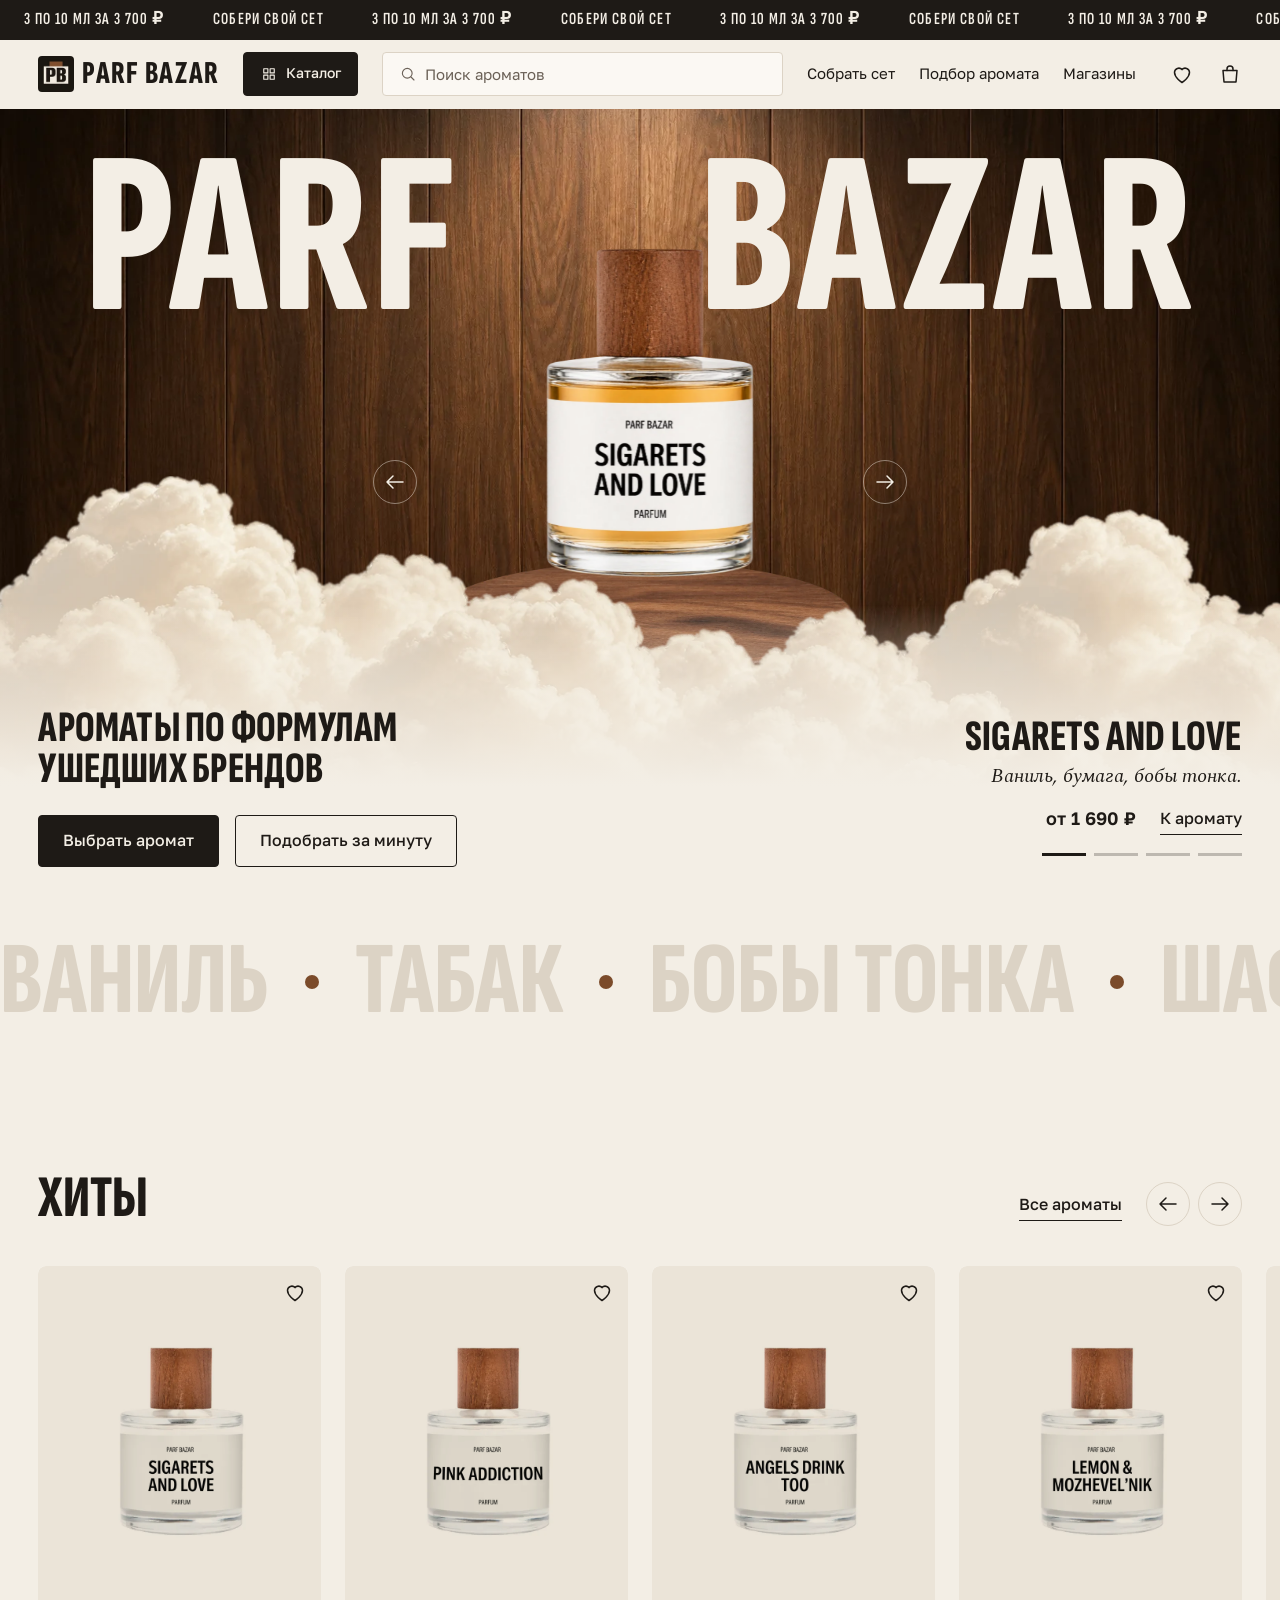
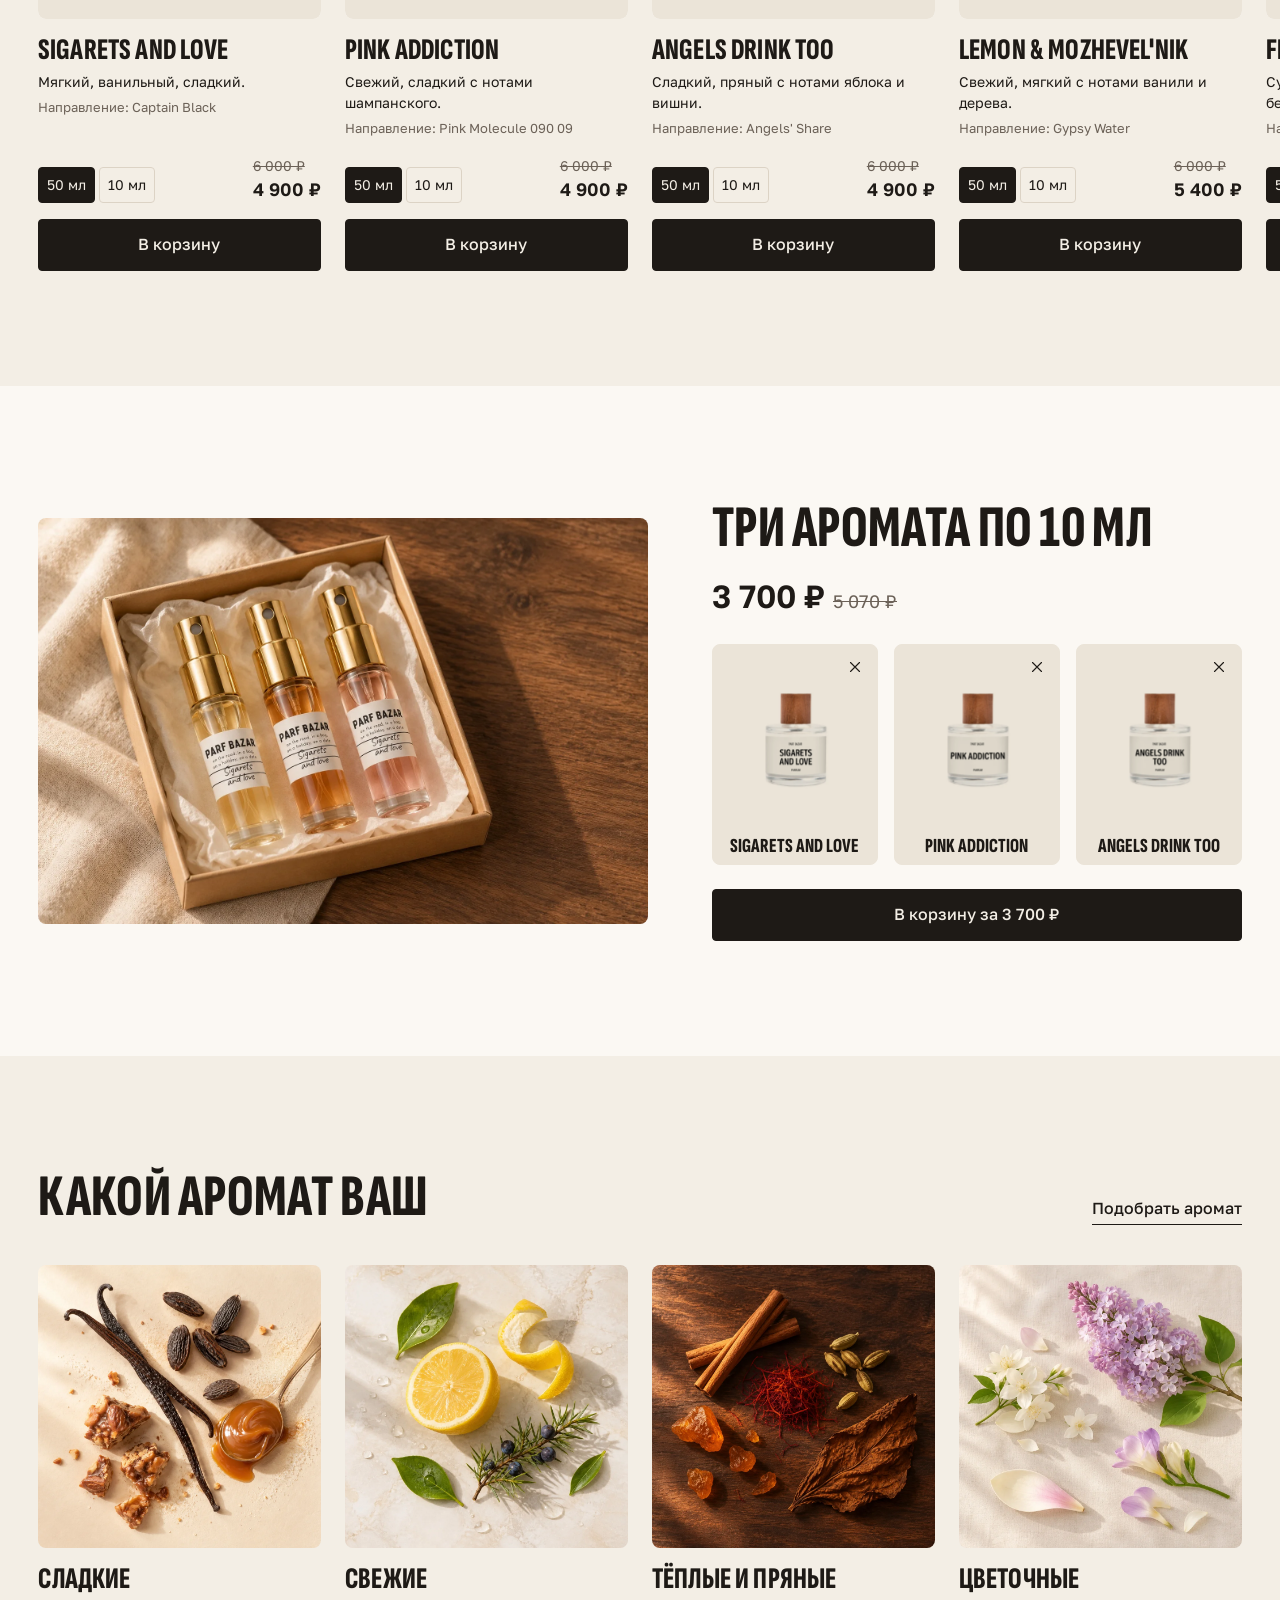
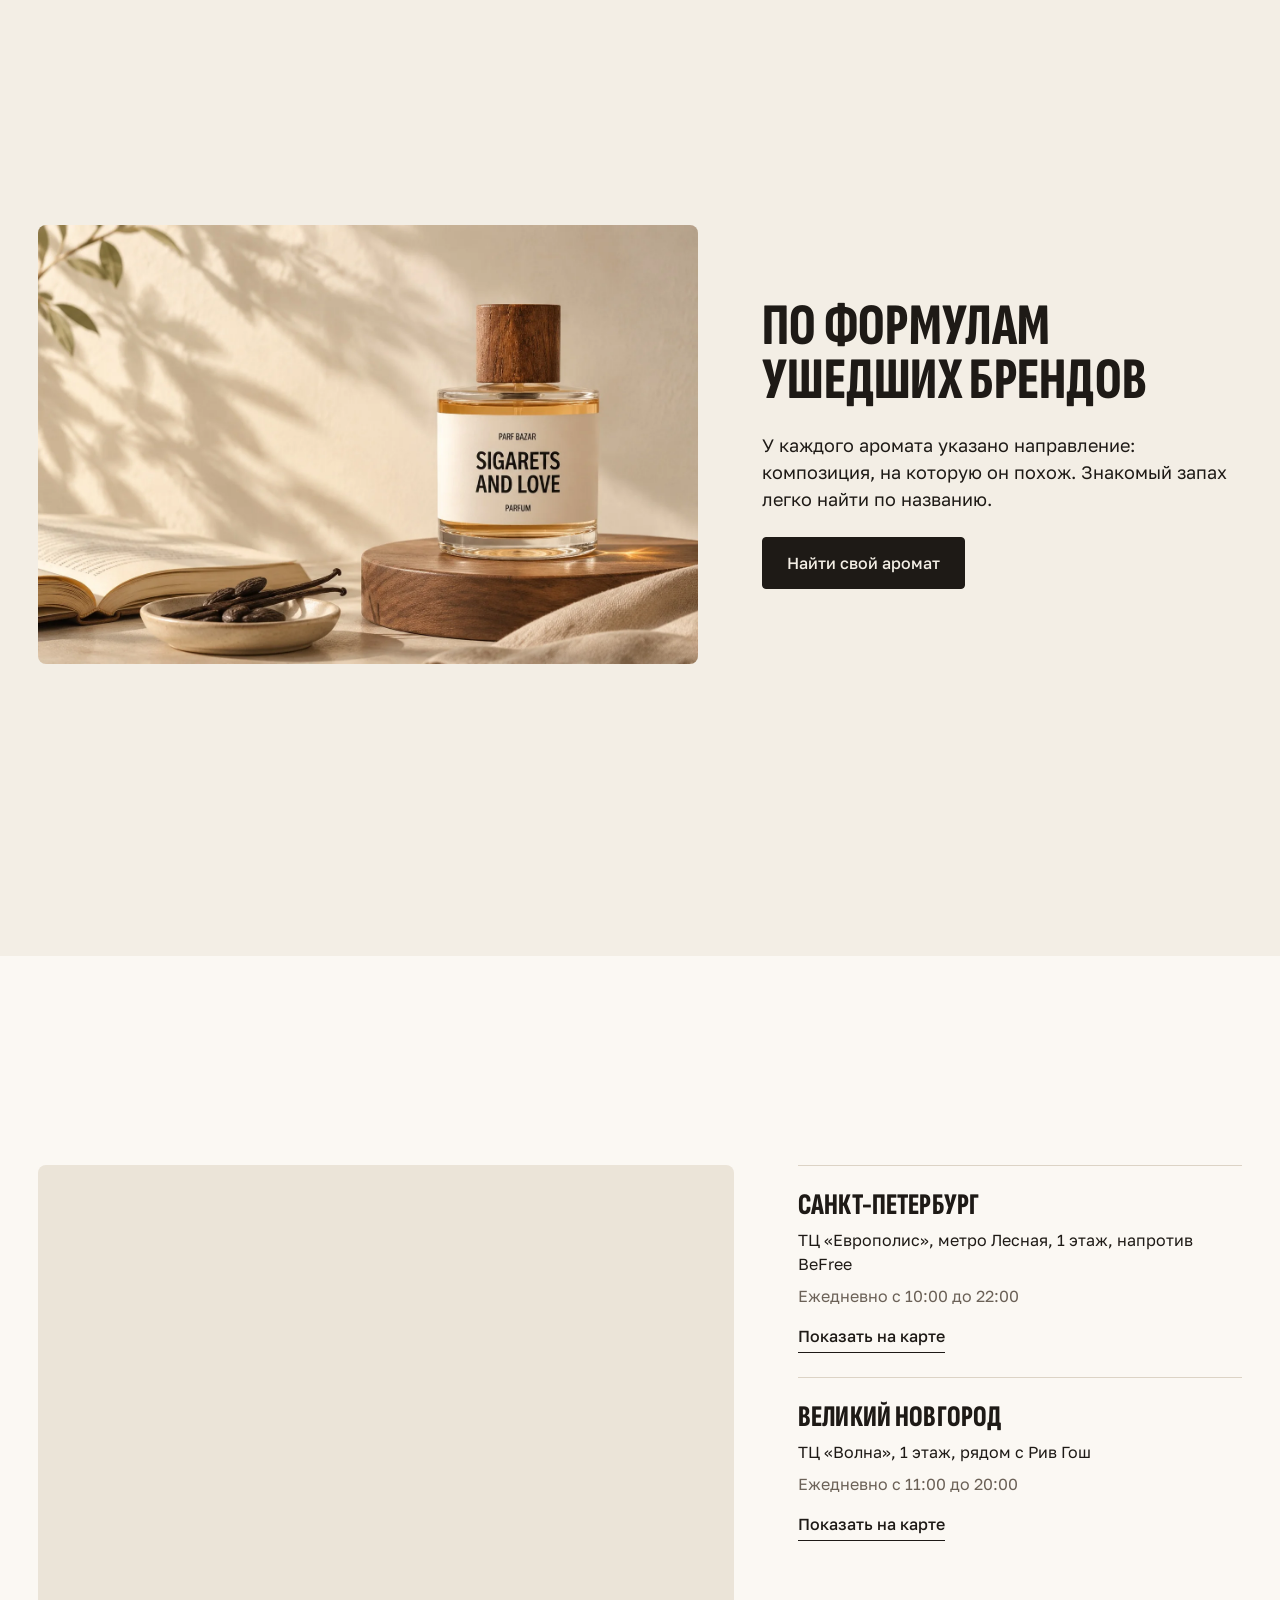
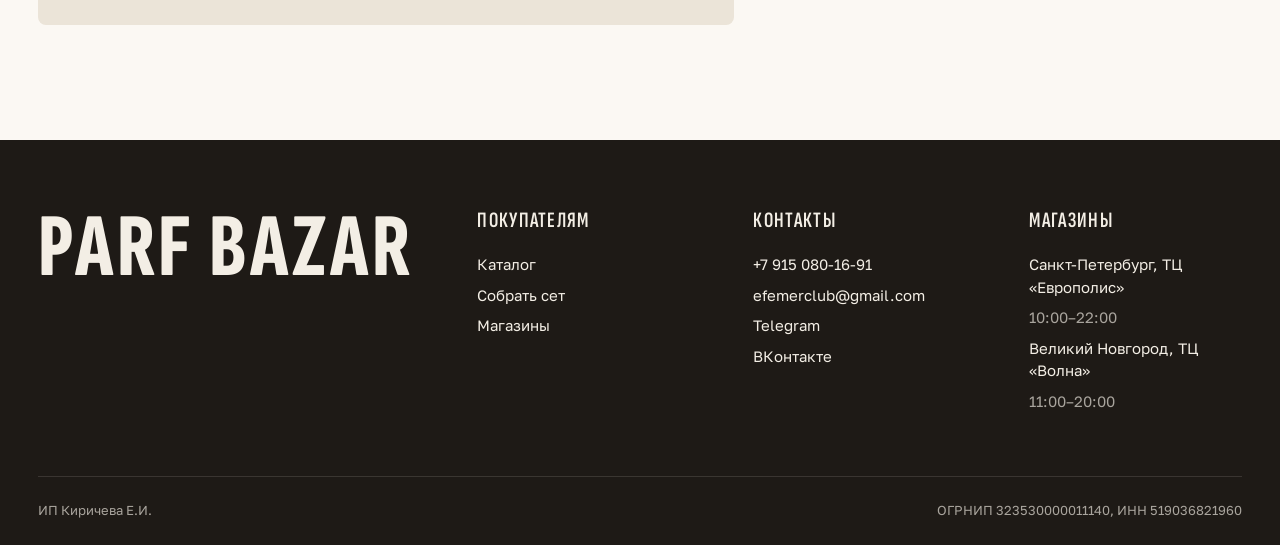
==== commit d75b44c4: "Покупка в 1 клик запрашивает почту, способ получения и оплату, как оформление заказа" ====
--- a/index.html
+++ b/index.html
@@ -19,23 +19,23 @@
   <link rel="preconnect" href="https://fonts.googleapis.com">
   <link rel="preconnect" href="https://fonts.gstatic.com" crossorigin>
   <link rel="stylesheet" href="https://fonts.googleapis.com/css2?family=Golos+Text:wght@400;500;600&family=Sofia+Sans+Extra+Condensed:wght@600;800&family=Spectral:ital@0;1&display=swap">
-  <link rel="stylesheet" href="css/base.css?v=3">
-  <link rel="stylesheet" href="css/chrome.css?v=3">
-  <link rel="stylesheet" href="css/shell.css?v=3">
-  <link rel="stylesheet" href="css/menu.css?v=3">
-  <link rel="stylesheet" href="css/card.css?v=3">
-  <link rel="stylesheet" href="css/blocks.css?v=3">
-  <link rel="stylesheet" href="css/home.css?v=3">
-  <link rel="stylesheet" href="css/ny.css?v=3">
-  <script src="js/ny.js?v=3"></script>
-  <script defer src="js/products-data.js?v=3"></script>
-  <script defer src="js/store.js?v=3"></script>
-  <script defer src="js/ui.js?v=3"></script>
-  <script defer src="js/search.js?v=3"></script>
-  <script defer src="js/menu.js?v=3"></script>
-  <script defer src="js/forms.js?v=3"></script>
-  <script defer src="js/quiz.js?v=3"></script>
-  <script defer src="js/home.js?v=3"></script>
+  <link rel="stylesheet" href="css/base.css?v=4">
+  <link rel="stylesheet" href="css/chrome.css?v=4">
+  <link rel="stylesheet" href="css/shell.css?v=4">
+  <link rel="stylesheet" href="css/menu.css?v=4">
+  <link rel="stylesheet" href="css/card.css?v=4">
+  <link rel="stylesheet" href="css/blocks.css?v=4">
+  <link rel="stylesheet" href="css/home.css?v=4">
+  <link rel="stylesheet" href="css/ny.css?v=4">
+  <script src="js/ny.js?v=4"></script>
+  <script defer src="js/products-data.js?v=4"></script>
+  <script defer src="js/store.js?v=4"></script>
+  <script defer src="js/ui.js?v=4"></script>
+  <script defer src="js/search.js?v=4"></script>
+  <script defer src="js/menu.js?v=4"></script>
+  <script defer src="js/forms.js?v=4"></script>
+  <script defer src="js/quiz.js?v=4"></script>
+  <script defer src="js/home.js?v=4"></script>
 </head>
 <body>
   <svg class="sprite" xmlns="http://www.w3.org/2000/svg" aria-hidden="true">
--- a/css/blocks.css
+++ b/css/blocks.css
@@ -111,6 +111,102 @@
   min-width: 0;
 }
 
+.quick-buy__group {
+  display: flex;
+  flex-direction: column;
+  gap: var(--space-s);
+}
+
+.quick-buy__legend {
+  margin-bottom: var(--space-s);
+  font-weight: 600;
+}
+
+/* Поле адреса раскрывается только для доставки СДЭК. */
+.quick-buy__address {
+  display: grid;
+  grid-template-rows: 0fr;
+  transition: grid-template-rows var(--transition);
+}
+
+.quick-buy__address--open {
+  grid-template-rows: 1fr;
+}
+
+.quick-buy__address-inner {
+  overflow: hidden;
+}
+
+/* Вариант доставки или оплаты */
+
+.choice {
+  position: relative;
+  display: flex;
+  cursor: pointer;
+}
+
+.choice__input {
+  position: absolute;
+  opacity: 0;
+}
+
+.choice__body {
+  position: relative;
+  display: flex;
+  flex: 1 1 auto;
+  flex-direction: column;
+  gap: 2px;
+  min-height: var(--control-height);
+  justify-content: center;
+  padding: var(--space-m) var(--space-m) var(--space-m) 52px;
+  border: 1px solid var(--color-line);
+  border-radius: var(--radius-m);
+  background: var(--color-surface);
+  transition: border-color var(--transition);
+}
+
+.choice__body::before {
+  content: "";
+  position: absolute;
+  top: 50%;
+  left: var(--space-m);
+  width: 20px;
+  height: 20px;
+  margin-top: -10px;
+  border: 1px solid var(--color-muted);
+  border-radius: 50%;
+  transition: border-color var(--transition), border-width var(--transition);
+}
+
+.choice__input:checked + .choice__body {
+  border-color: var(--color-ink);
+}
+
+.choice__input:checked + .choice__body::before {
+  border-width: 6px;
+  border-color: var(--color-ink);
+}
+
+.choice__input:focus-visible + .choice__body {
+  outline: 2px solid var(--color-wood);
+  outline-offset: 3px;
+}
+
+.choice__title {
+  font-weight: 500;
+}
+
+.choice__note {
+  font-size: var(--fs-small);
+  color: var(--color-muted);
+}
+
+@media (hover: hover) {
+  .choice:hover .choice__body {
+    border-color: var(--color-ink);
+  }
+}
+
 /* Экран «заказ принят» */
 
 .order-done {
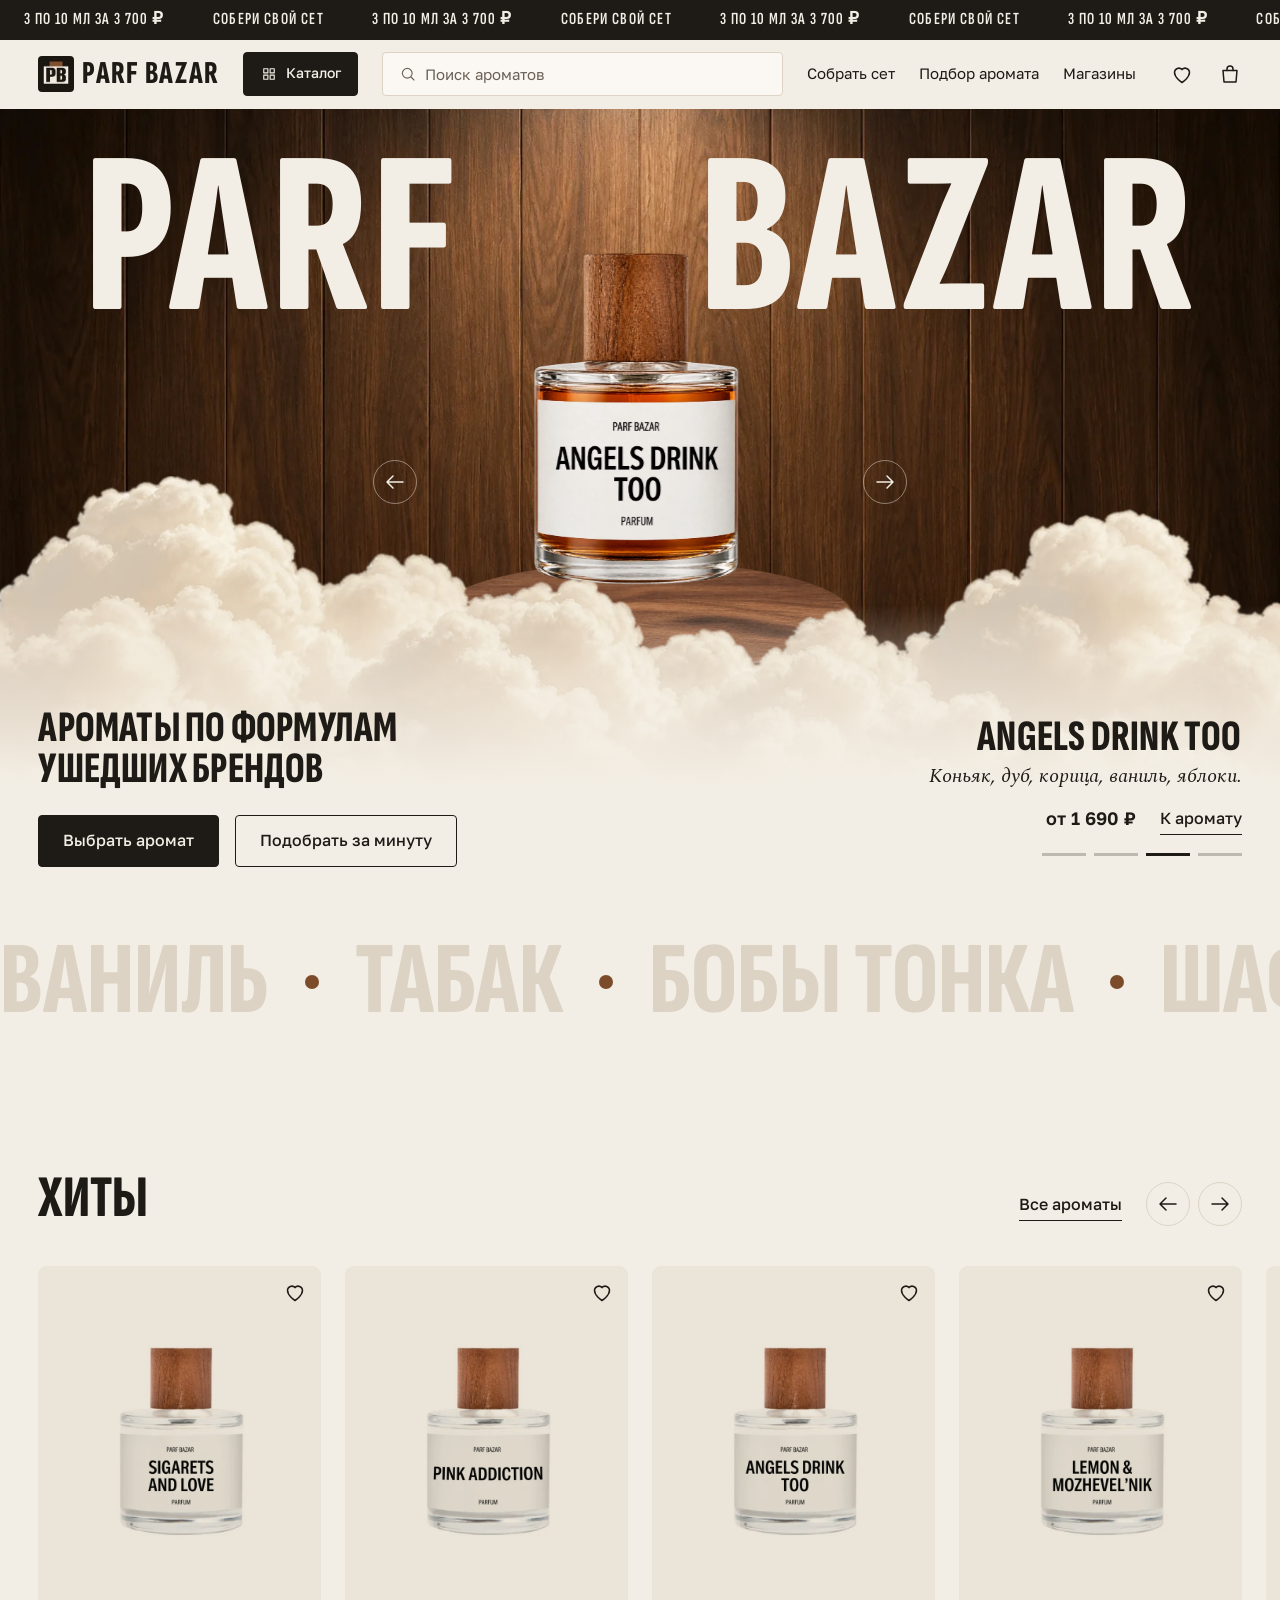
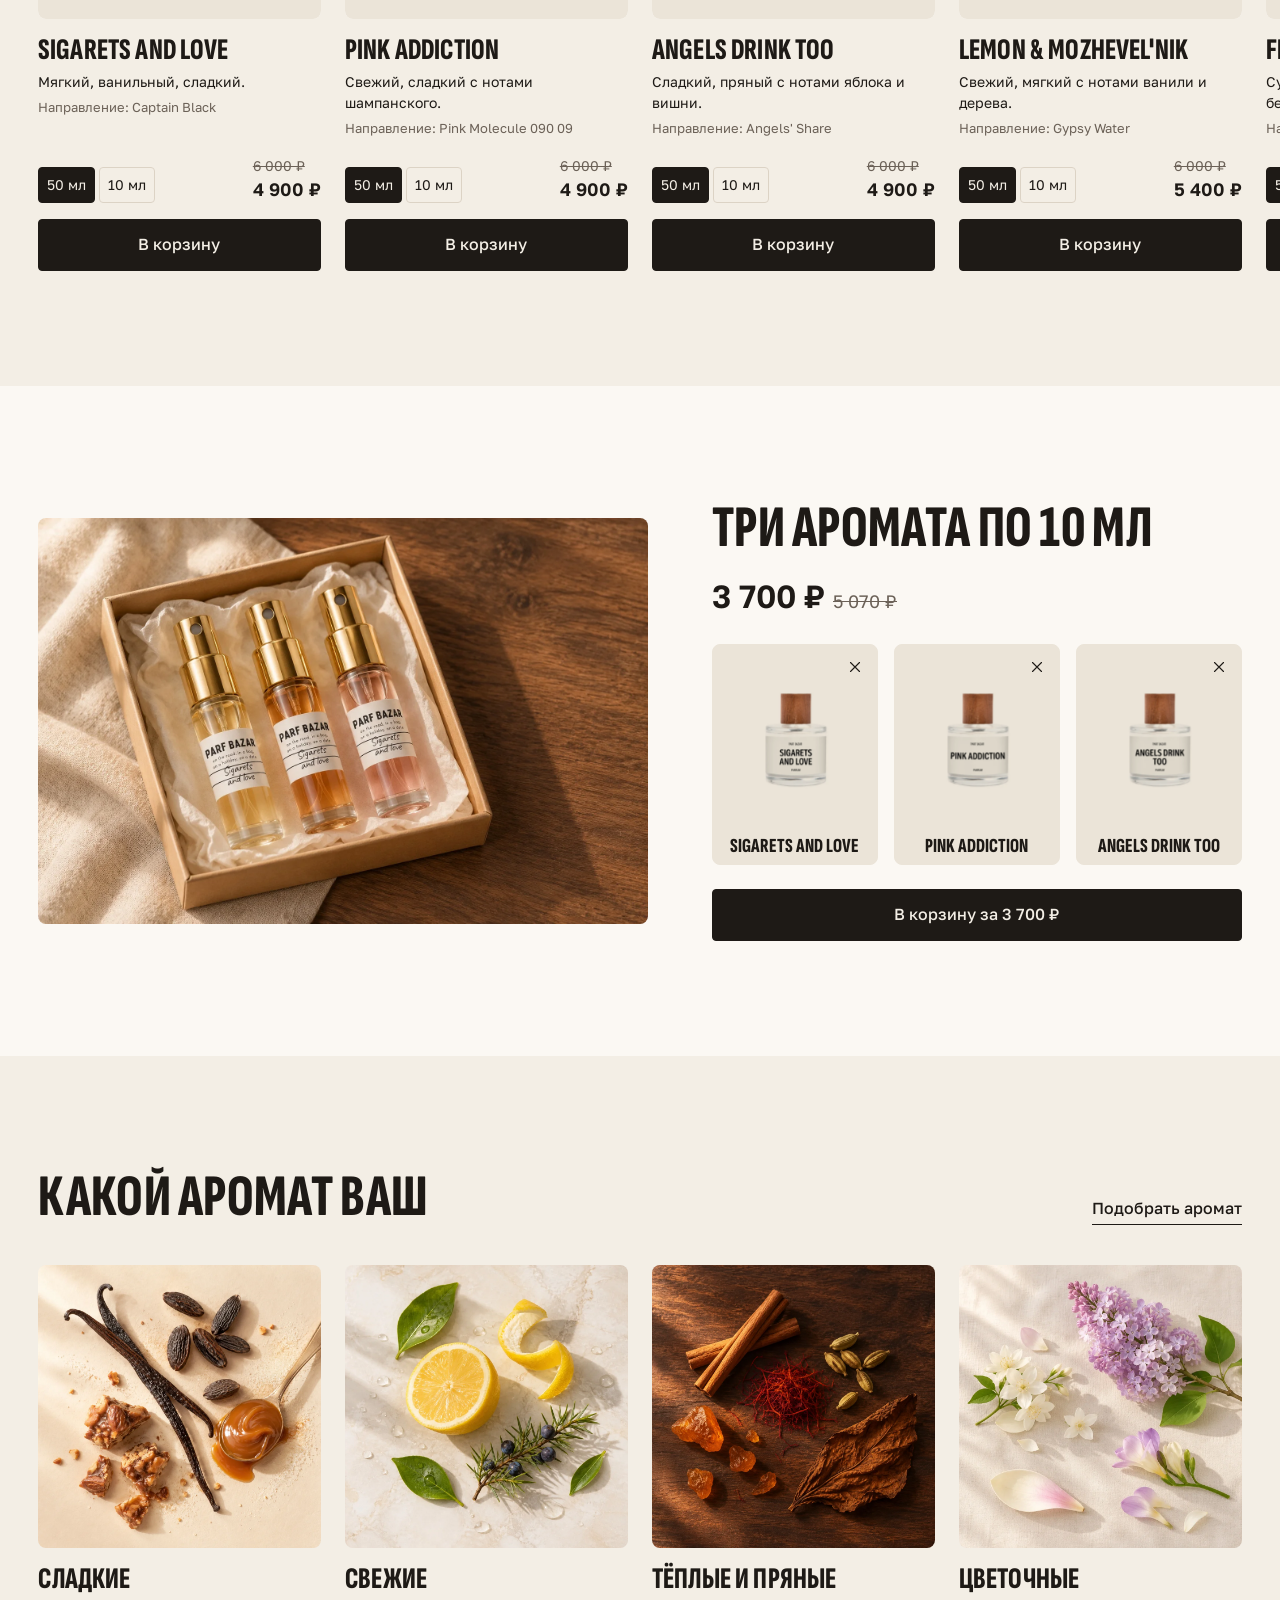
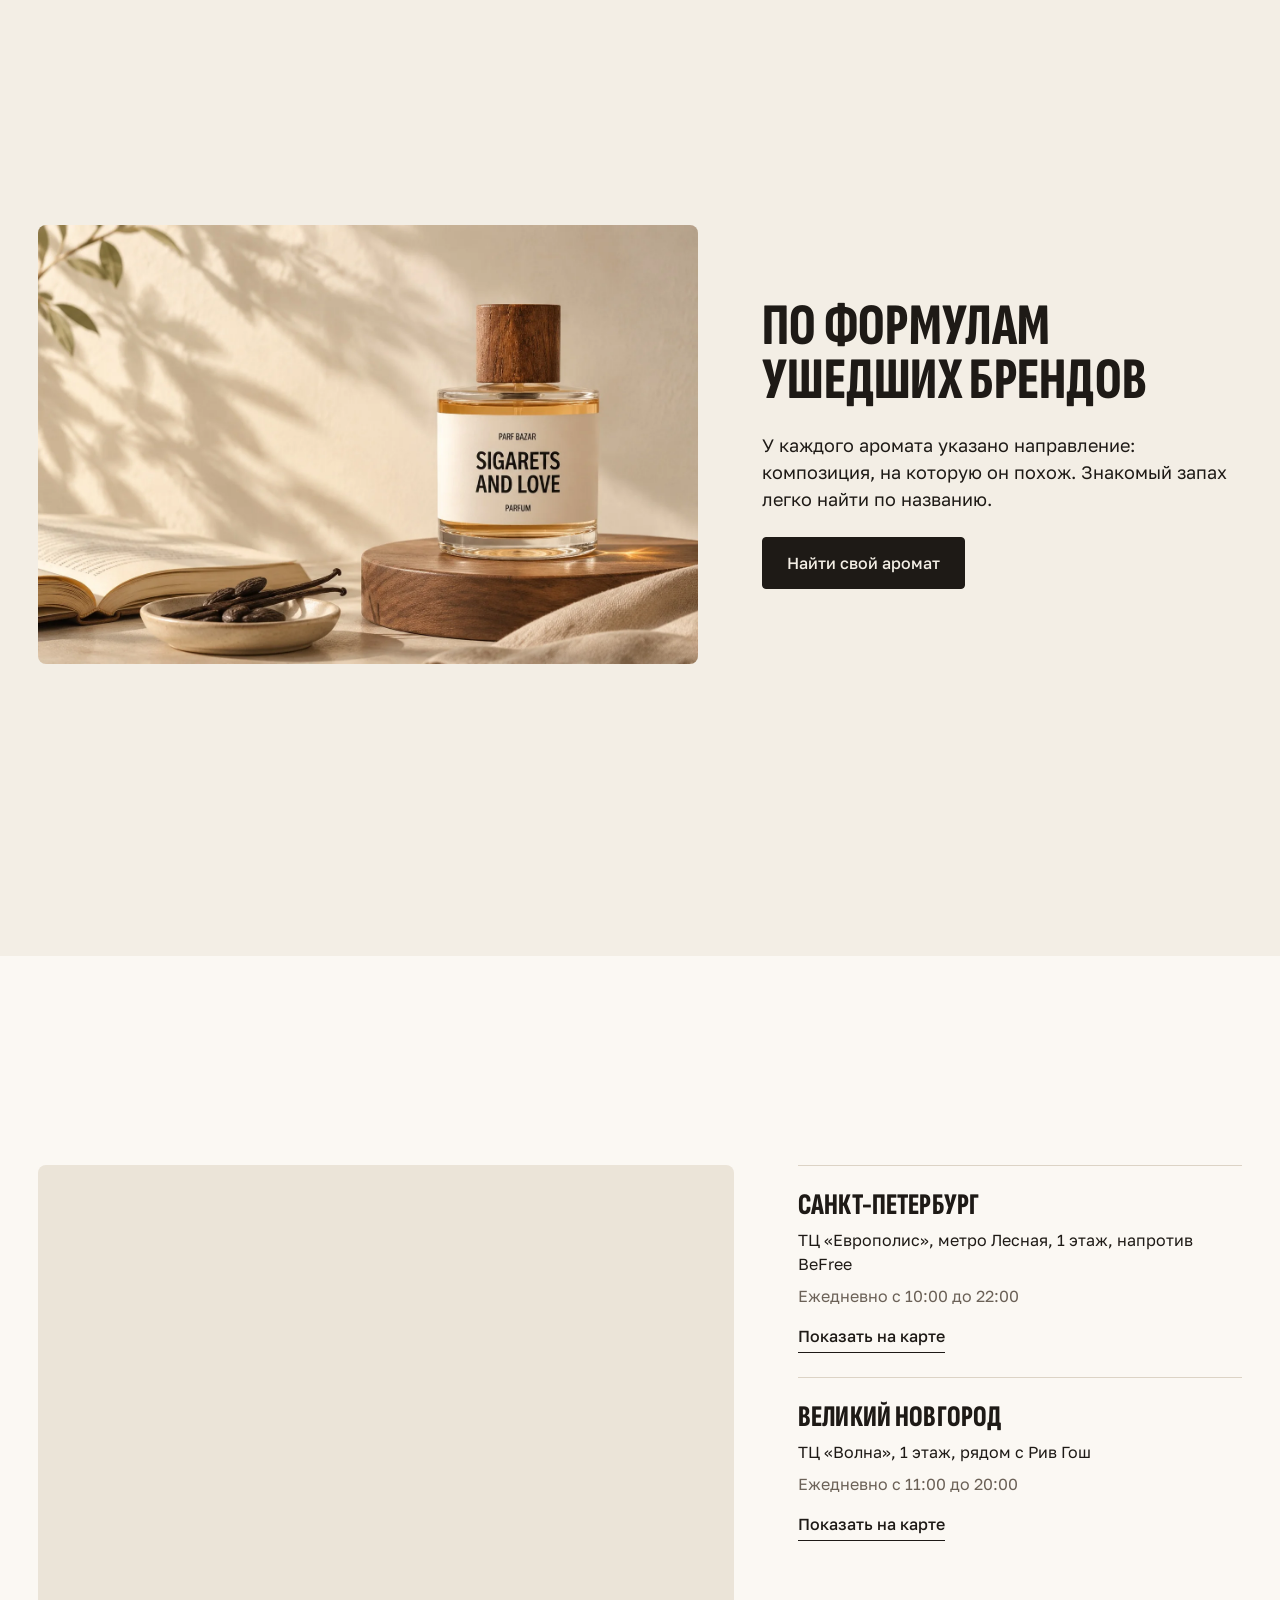
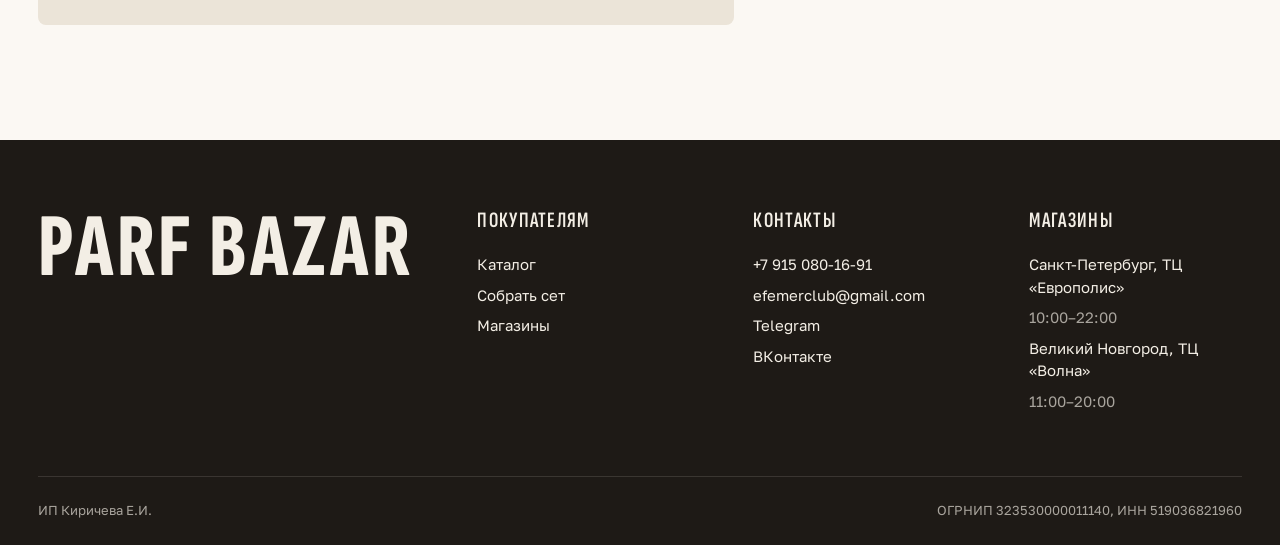
==== commit fb1e97b2: "Лента нот без пропаданий: две половинки своими слоями; варианты подбора без картинки строками" ====
--- a/index.html
+++ b/index.html
@@ -19,23 +19,23 @@
   <link rel="preconnect" href="https://fonts.googleapis.com">
   <link rel="preconnect" href="https://fonts.gstatic.com" crossorigin>
   <link rel="stylesheet" href="https://fonts.googleapis.com/css2?family=Golos+Text:wght@400;500;600&family=Sofia+Sans+Extra+Condensed:wght@600;800&family=Spectral:ital@0;1&display=swap">
-  <link rel="stylesheet" href="css/base.css?v=4">
-  <link rel="stylesheet" href="css/chrome.css?v=4">
-  <link rel="stylesheet" href="css/shell.css?v=4">
-  <link rel="stylesheet" href="css/menu.css?v=4">
-  <link rel="stylesheet" href="css/card.css?v=4">
-  <link rel="stylesheet" href="css/blocks.css?v=4">
-  <link rel="stylesheet" href="css/home.css?v=4">
-  <link rel="stylesheet" href="css/ny.css?v=4">
-  <script src="js/ny.js?v=4"></script>
-  <script defer src="js/products-data.js?v=4"></script>
-  <script defer src="js/store.js?v=4"></script>
-  <script defer src="js/ui.js?v=4"></script>
-  <script defer src="js/search.js?v=4"></script>
-  <script defer src="js/menu.js?v=4"></script>
-  <script defer src="js/forms.js?v=4"></script>
-  <script defer src="js/quiz.js?v=4"></script>
-  <script defer src="js/home.js?v=4"></script>
+  <link rel="stylesheet" href="css/base.css?v=5">
+  <link rel="stylesheet" href="css/chrome.css?v=5">
+  <link rel="stylesheet" href="css/shell.css?v=5">
+  <link rel="stylesheet" href="css/menu.css?v=5">
+  <link rel="stylesheet" href="css/card.css?v=5">
+  <link rel="stylesheet" href="css/blocks.css?v=5">
+  <link rel="stylesheet" href="css/home.css?v=5">
+  <link rel="stylesheet" href="css/ny.css?v=5">
+  <script src="js/ny.js?v=5"></script>
+  <script defer src="js/products-data.js?v=5"></script>
+  <script defer src="js/store.js?v=5"></script>
+  <script defer src="js/ui.js?v=5"></script>
+  <script defer src="js/search.js?v=5"></script>
+  <script defer src="js/menu.js?v=5"></script>
+  <script defer src="js/forms.js?v=5"></script>
+  <script defer src="js/quiz.js?v=5"></script>
+  <script defer src="js/home.js?v=5"></script>
 </head>
 <body>
   <svg class="sprite" xmlns="http://www.w3.org/2000/svg" aria-hidden="true">
@@ -154,8 +154,8 @@
 
     <div class="notes-line" aria-hidden="true">
       <div class="notes-line__track">
-        <span class="notes-line__word">Ваниль</span><span class="notes-line__word">Табак</span><span class="notes-line__word">Бобы тонка</span><span class="notes-line__word">Шафран</span><span class="notes-line__word">Можжевельник</span><span class="notes-line__word">Орхидея</span><span class="notes-line__word">Кожа</span><span class="notes-line__word">Сирень</span>
-        <span class="notes-line__word">Ваниль</span><span class="notes-line__word">Табак</span><span class="notes-line__word">Бобы тонка</span><span class="notes-line__word">Шафран</span><span class="notes-line__word">Можжевельник</span><span class="notes-line__word">Орхидея</span><span class="notes-line__word">Кожа</span><span class="notes-line__word">Сирень</span>
+        <div class="notes-line__group"><span class="notes-line__word">Ваниль</span><span class="notes-line__word">Табак</span><span class="notes-line__word">Бобы тонка</span><span class="notes-line__word">Шафран</span><span class="notes-line__word">Можжевельник</span><span class="notes-line__word">Орхидея</span><span class="notes-line__word">Кожа</span><span class="notes-line__word">Сирень</span></div>
+        <div class="notes-line__group"><span class="notes-line__word">Ваниль</span><span class="notes-line__word">Табак</span><span class="notes-line__word">Бобы тонка</span><span class="notes-line__word">Шафран</span><span class="notes-line__word">Можжевельник</span><span class="notes-line__word">Орхидея</span><span class="notes-line__word">Кожа</span><span class="notes-line__word">Сирень</span></div>
       </div>
     </div>
 
--- a/css/blocks.css
+++ b/css/blocks.css
@@ -19,20 +19,42 @@
   gap: var(--space-m);
 }
 
+.quiz__options--count_3 {
+  grid-template-columns: repeat(3, minmax(0, 1fr));
+}
+
 .quiz__option {
   display: flex;
   flex-direction: column;
   gap: var(--space-s);
-  min-height: 72px;
-  padding: var(--space-m);
+  padding: var(--space-s) var(--space-s) var(--space-m);
   border: 1px solid var(--color-line);
   border-radius: var(--radius-m);
   text-align: left;
   transition: border-color var(--transition), background-color var(--transition);
 }
 
-.quiz__option--image {
-  padding: var(--space-s) var(--space-s) var(--space-m);
+.quiz__rows {
+  display: flex;
+  flex-direction: column;
+  gap: var(--space-s);
+}
+
+.quiz__options + .quiz__rows {
+  margin-top: var(--space-m);
+}
+
+.quiz__row {
+  display: flex;
+  align-items: center;
+  justify-content: space-between;
+  gap: var(--space-m);
+  min-height: 64px;
+  padding: 0 var(--space-l);
+  border: 1px solid var(--color-line);
+  border-radius: var(--radius-m);
+  text-align: left;
+  transition: border-color var(--transition), background-color var(--transition), color var(--transition);
 }
 
 .quiz__image {
@@ -61,7 +83,8 @@
 }
 
 @media (hover: hover) {
-  .quiz__option:hover {
+  .quiz__option:hover,
+  .quiz__row:hover {
     border-color: var(--color-ink);
     background: var(--color-surface);
   }
@@ -70,6 +93,21 @@
 @media (max-width: 768px) {
   .quiz__options {
     grid-template-columns: repeat(2, minmax(0, 1fr));
+  }
+
+  /* Три плитки в ряд: при двух колонках третья повисала одна. */
+  .quiz__options--count_3 {
+    grid-template-columns: repeat(3, minmax(0, 1fr));
+    gap: var(--space-s);
+  }
+
+  .quiz__options--count_3 .quiz__label {
+    font-size: 17px;
+  }
+
+  .quiz__row {
+    min-height: 56px;
+    padding: 0 var(--space-m);
   }
 
   .quiz__result {
--- a/css/home.css
+++ b/css/home.css
@@ -436,7 +436,22 @@
 .notes-line__track {
   display: flex;
   width: max-content;
-  animation: ticker-run 70s linear infinite;
+}
+
+/* Едут две одинаковые половинки, каждая своим слоем на свою ширину. Один слой на всю ленту выходил
+   шириной 7-8 тысяч пикселей: браузер дорисовывал его кусками, и на ходу часть ленты пропадала. */
+.notes-line__group {
+  display: flex;
+  flex-shrink: 0;
+  backface-visibility: hidden;
+  will-change: transform;
+  animation: notes-run 70s linear infinite;
+}
+
+@keyframes notes-run {
+  to {
+    transform: translate3d(-100%, 0, 0);
+  }
 }
 
 .notes-line__word {
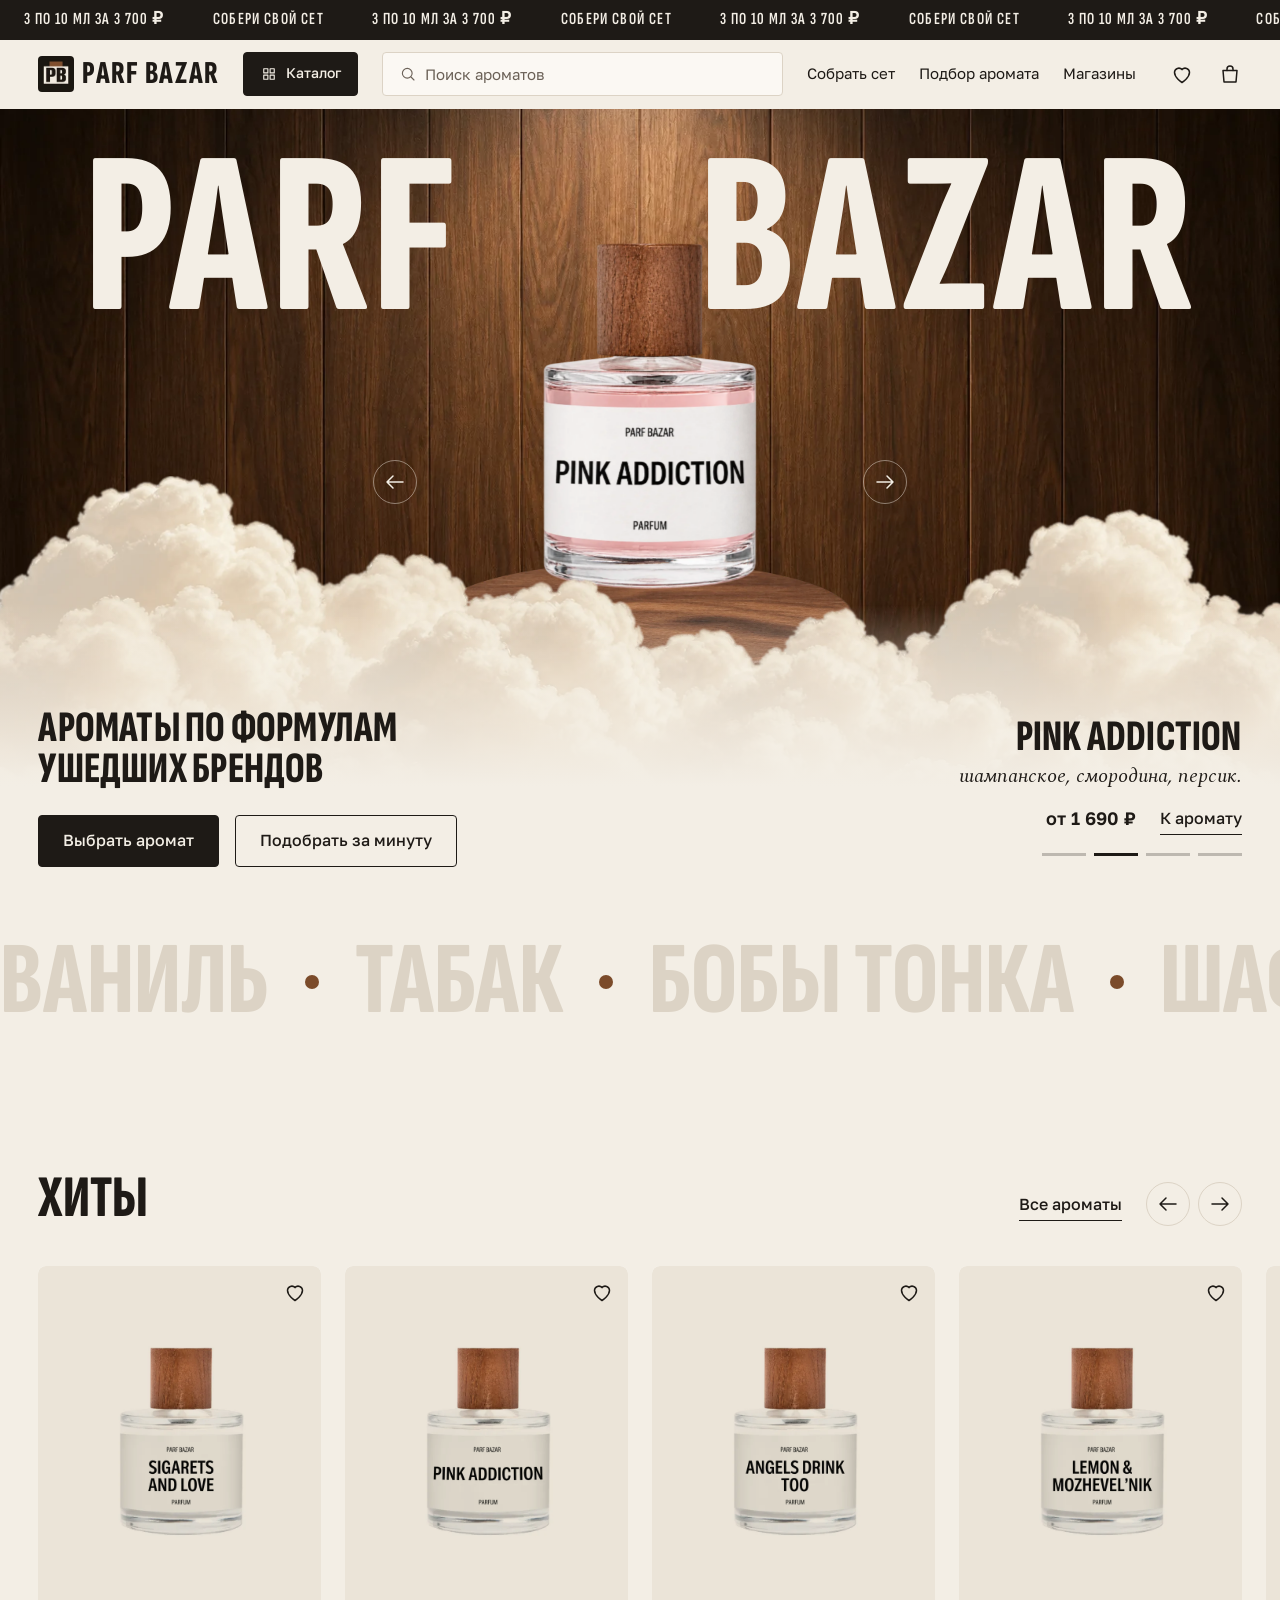
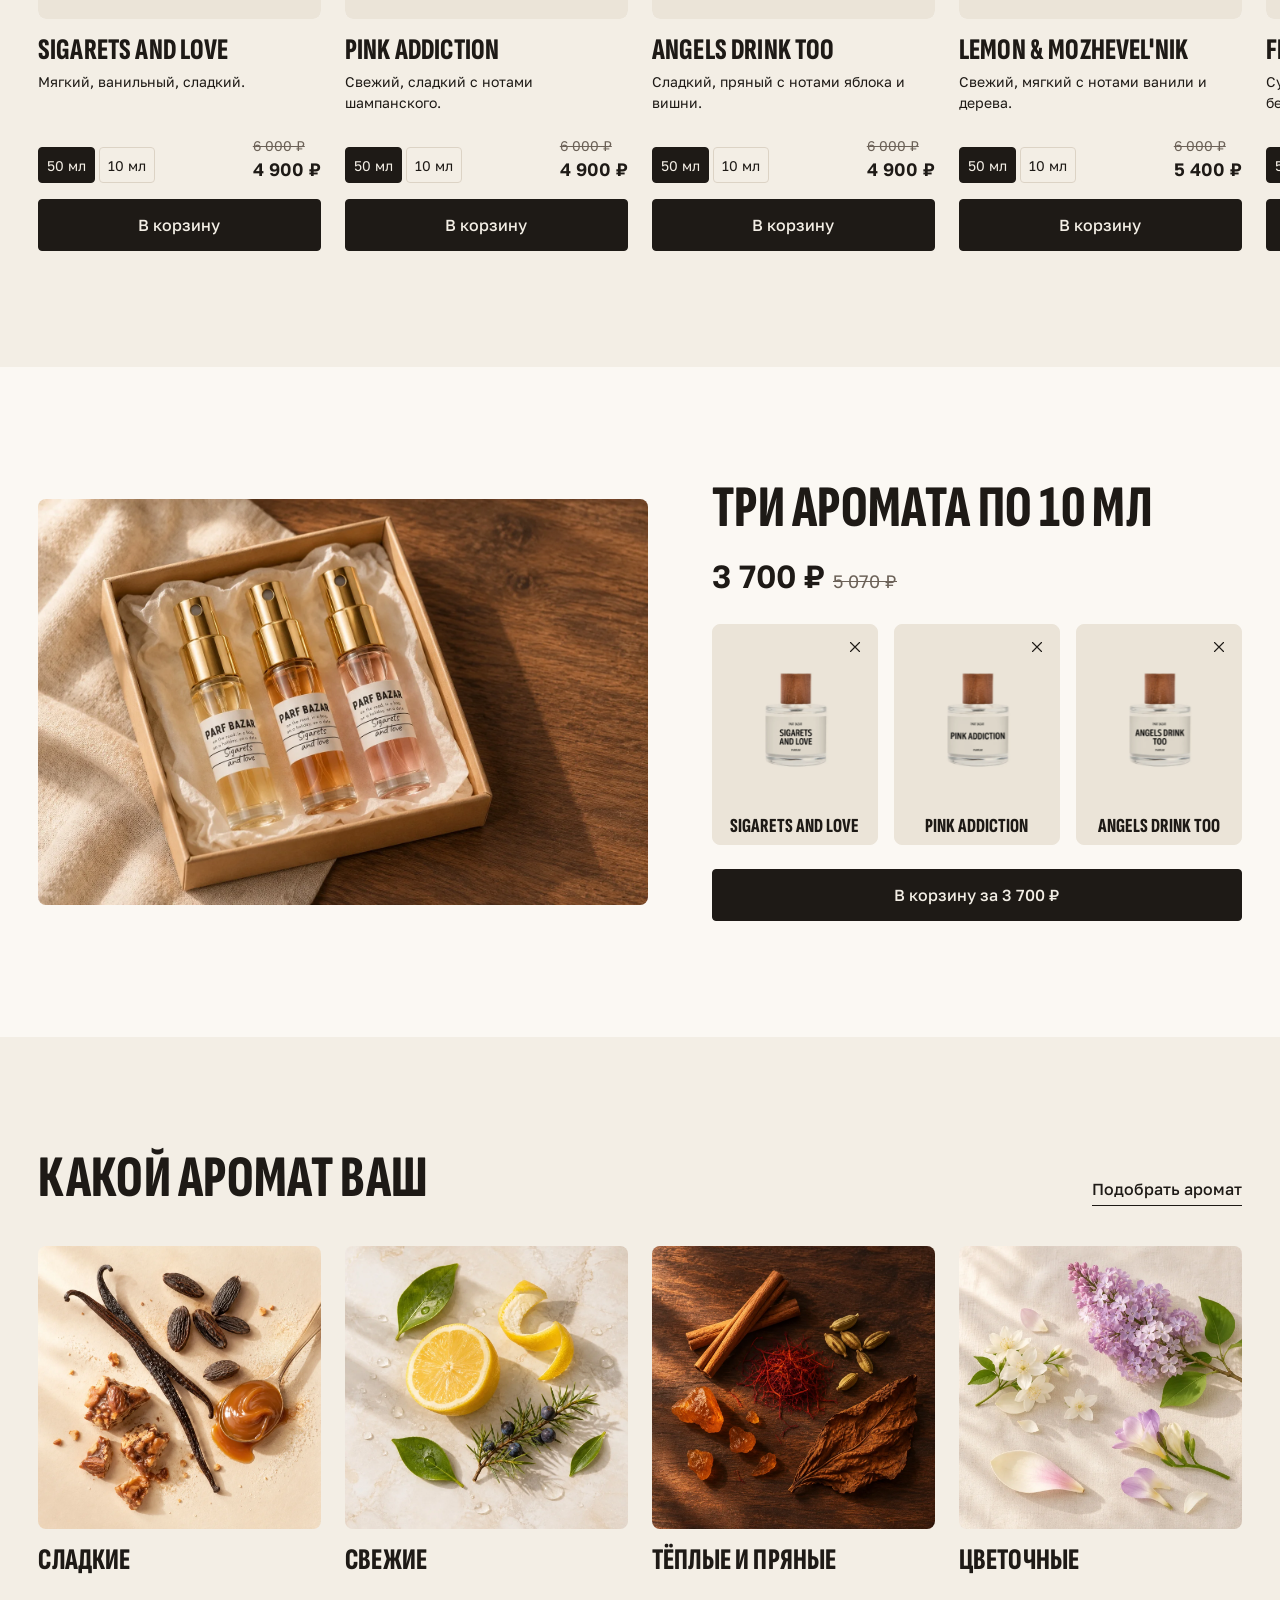
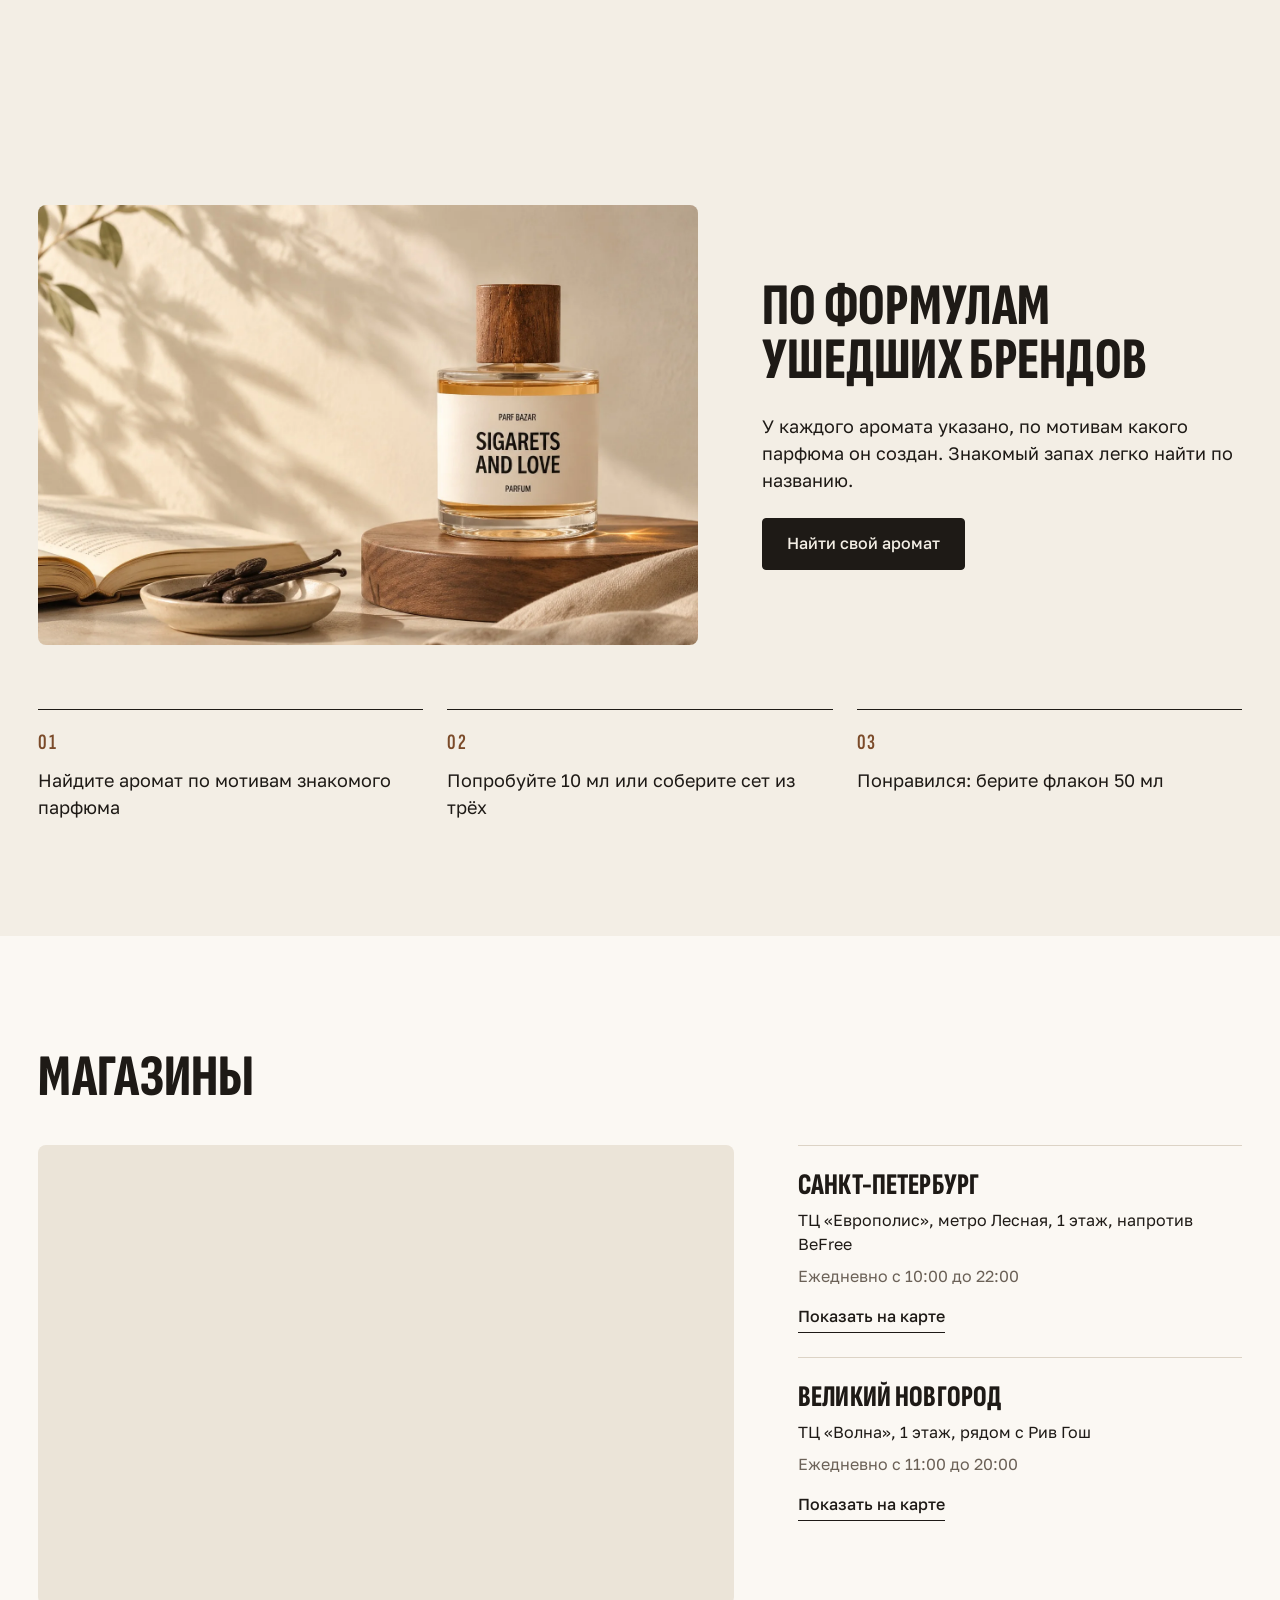
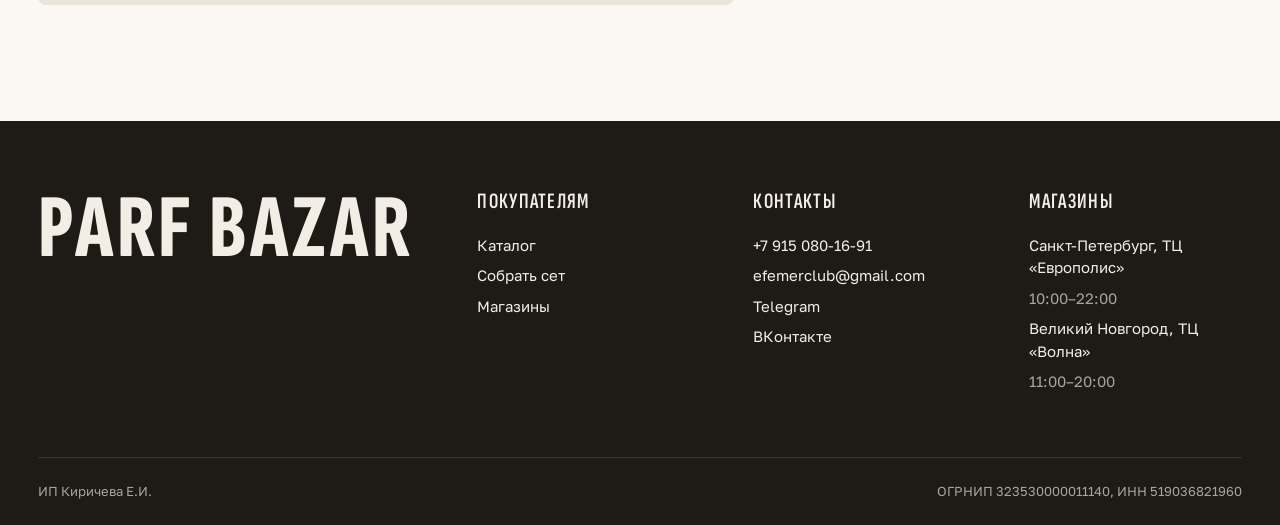
==== commit 7e9d85a4: "Направление только на странице товара и подписью «По мотивам», доставка убрана из характеристик" ====
--- a/index.html
+++ b/index.html
@@ -19,23 +19,23 @@
   <link rel="preconnect" href="https://fonts.googleapis.com">
   <link rel="preconnect" href="https://fonts.gstatic.com" crossorigin>
   <link rel="stylesheet" href="https://fonts.googleapis.com/css2?family=Golos+Text:wght@400;500;600&family=Sofia+Sans+Extra+Condensed:wght@600;800&family=Spectral:ital@0;1&display=swap">
-  <link rel="stylesheet" href="css/base.css?v=5">
-  <link rel="stylesheet" href="css/chrome.css?v=5">
-  <link rel="stylesheet" href="css/shell.css?v=5">
-  <link rel="stylesheet" href="css/menu.css?v=5">
-  <link rel="stylesheet" href="css/card.css?v=5">
-  <link rel="stylesheet" href="css/blocks.css?v=5">
-  <link rel="stylesheet" href="css/home.css?v=5">
-  <link rel="stylesheet" href="css/ny.css?v=5">
-  <script src="js/ny.js?v=5"></script>
-  <script defer src="js/products-data.js?v=5"></script>
-  <script defer src="js/store.js?v=5"></script>
-  <script defer src="js/ui.js?v=5"></script>
-  <script defer src="js/search.js?v=5"></script>
-  <script defer src="js/menu.js?v=5"></script>
-  <script defer src="js/forms.js?v=5"></script>
-  <script defer src="js/quiz.js?v=5"></script>
-  <script defer src="js/home.js?v=5"></script>
+  <link rel="stylesheet" href="css/base.css?v=6">
+  <link rel="stylesheet" href="css/chrome.css?v=6">
+  <link rel="stylesheet" href="css/shell.css?v=6">
+  <link rel="stylesheet" href="css/menu.css?v=6">
+  <link rel="stylesheet" href="css/card.css?v=6">
+  <link rel="stylesheet" href="css/blocks.css?v=6">
+  <link rel="stylesheet" href="css/home.css?v=6">
+  <link rel="stylesheet" href="css/ny.css?v=6">
+  <script src="js/ny.js?v=6"></script>
+  <script defer src="js/products-data.js?v=6"></script>
+  <script defer src="js/store.js?v=6"></script>
+  <script defer src="js/ui.js?v=6"></script>
+  <script defer src="js/search.js?v=6"></script>
+  <script defer src="js/menu.js?v=6"></script>
+  <script defer src="js/forms.js?v=6"></script>
+  <script defer src="js/quiz.js?v=6"></script>
+  <script defer src="js/home.js?v=6"></script>
 </head>
 <body>
   <svg class="sprite" xmlns="http://www.w3.org/2000/svg" aria-hidden="true">
@@ -212,13 +212,13 @@
         </div>
         <div class="about__content" data-reveal="1">
           <h2 class="title title--size_h2">По формулам ушедших брендов</h2>
-          <p class="about__text">У каждого аромата указано направление: композиция, на которую он похож. Знакомый запах легко найти по названию.</p>
+          <p class="about__text">У каждого аромата указано, по мотивам какого парфюма он создан. Знакомый запах легко найти по названию.</p>
           <a class="button about__button" href="catalog.html?focus=search">Найти свой аромат</a>
         </div>
       </div>
       <div class="container">
         <ol class="steps">
-          <li class="steps__item" data-reveal="0"><span class="steps__number">01</span><p class="steps__text">Найдите знакомый аромат по направлению</p></li>
+          <li class="steps__item" data-reveal="0"><span class="steps__number">01</span><p class="steps__text">Найдите аромат по мотивам знакомого парфюма</p></li>
           <li class="steps__item" data-reveal="1"><span class="steps__number">02</span><p class="steps__text">Попробуйте 10&nbsp;мл или соберите сет из трёх</p></li>
           <li class="steps__item" data-reveal="2"><span class="steps__number">03</span><p class="steps__text">Понравился: берите флакон 50&nbsp;мл</p></li>
         </ol>
--- a/css/card.css
+++ b/css/card.css
@@ -76,11 +76,6 @@
   -webkit-line-clamp: 2;
 }
 
-.card__direction {
-  font-size: var(--fs-caption);
-  color: var(--color-muted);
-}
-
 .card__bottom {
   position: relative;
   z-index: 1;
